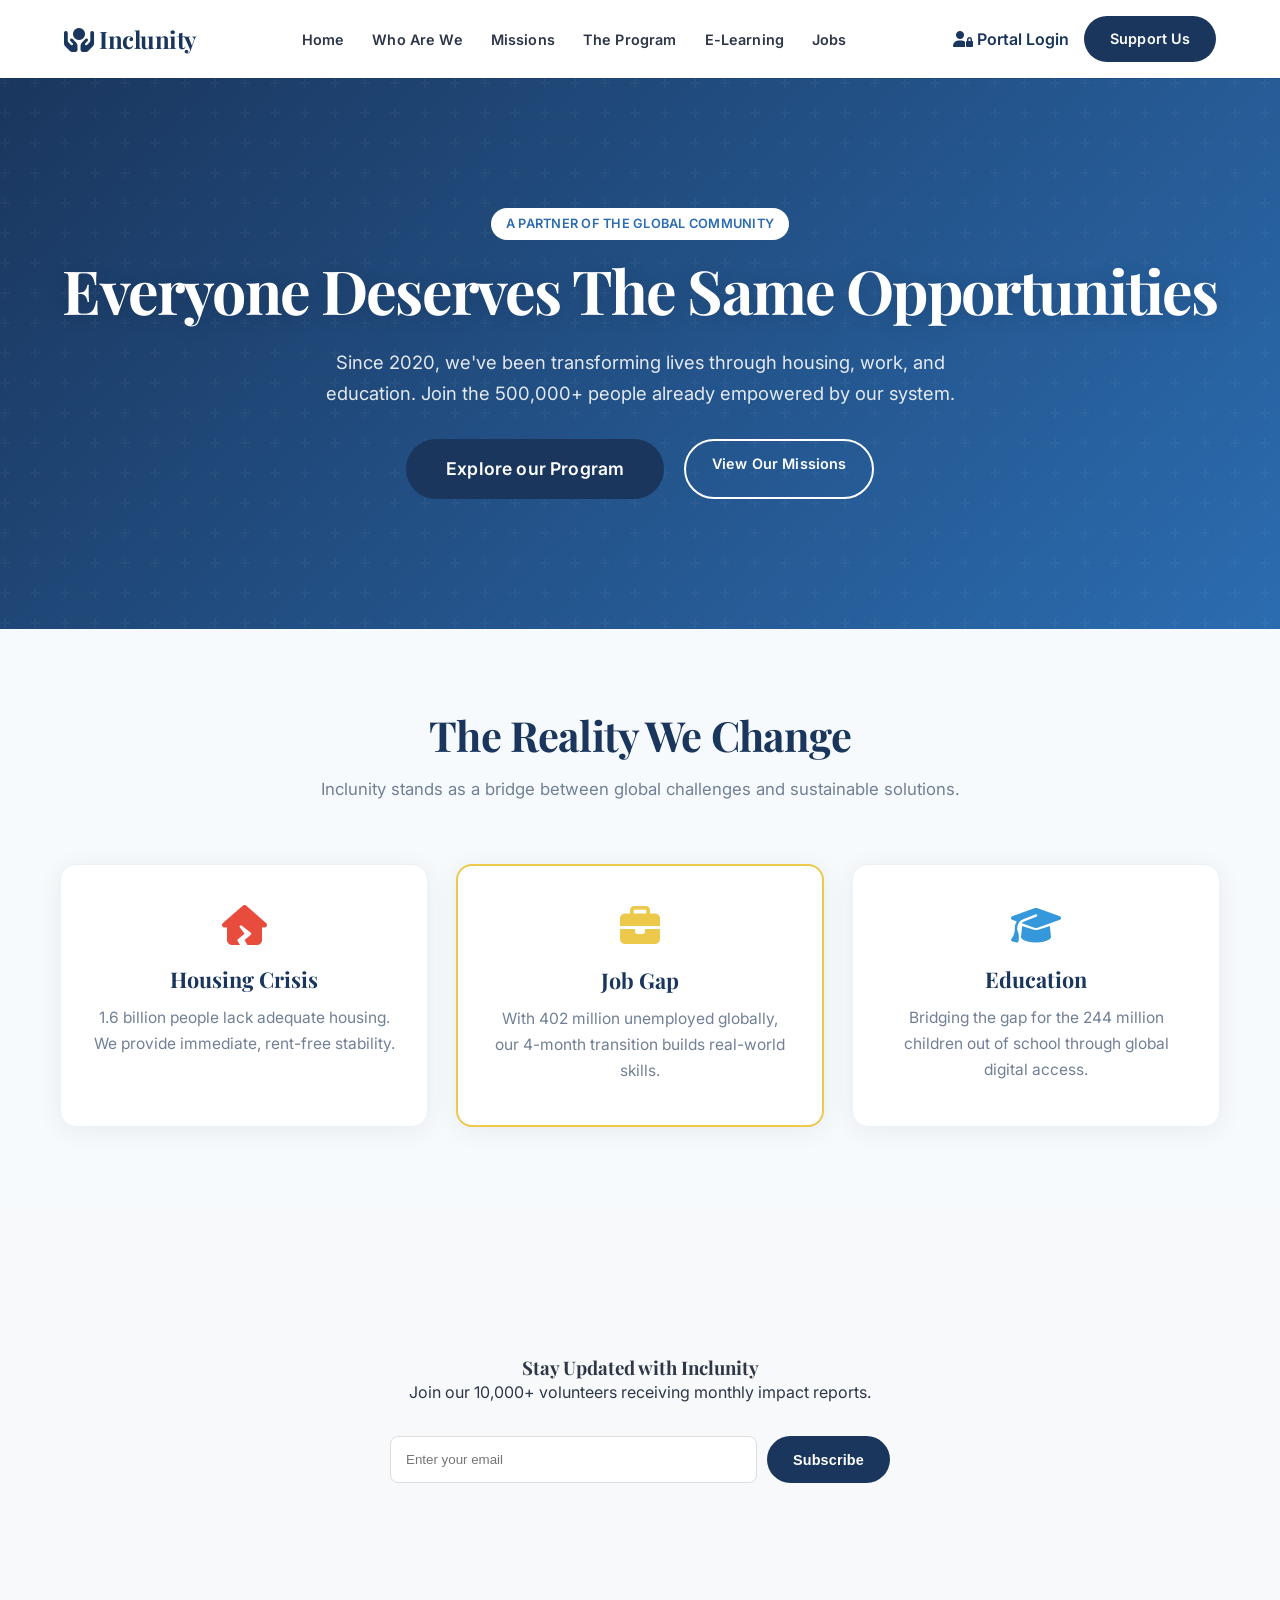
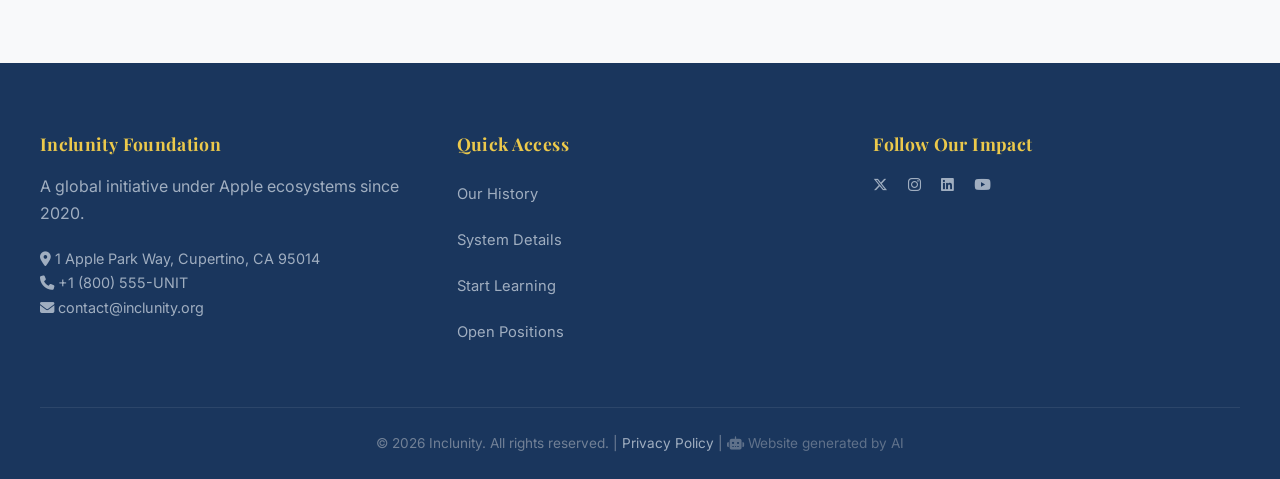
==== index.html @ a6a17f52 "Premier commit du site" ====
<!DOCTYPE html>
<html lang="en">
<head>
    <meta charset="UTF-8">
    <meta name="viewport" content="width=device-width, initial-scale=1.0">
    <title>Inclunity | Empowering Humanity</title>
    <link href="https://fonts.googleapis.com/css2?family=Inter:wght@300;400;600&family=Playfair+Display:wght@700&display=swap" rel="stylesheet">
    <link rel="stylesheet" href="https://cdnjs.cloudflare.com/ajax/libs/font-awesome/6.4.0/css/all.min.css">
    <link rel="stylesheet" href="assets/css/styles.css">
</head>
<body>
    <header>
        <nav>
            <a href="index.html" class="logo"><i class="fa-solid fa-hands-holding-circle"></i> Inclunity</a>
            <ul class="nav-links">
                <li><a href="index.html">Home</a></li>
                <li><a href="about.html">Who Are We</a></li>
                <li><a href="missions.html">Missions</a></li>
                <li><a href="program.html">The Program</a></li>
                <li><a href="elearning.html">E-Learning</a></li>
                <li><a href="jobs.html">Jobs</a></li>
            </ul>
            <div style="display: flex; align-items: center; gap: 15px;">
                <a href="#" class="login-link" style="color: var(--primary-color); font-weight: 600; text-decoration: none;"><i class="fa-solid fa-user-lock"></i> Portal Login</a>
                <a href="event.html" class="btn-donate">Support Us</a>
            </div>
        </nav>
    </header>

    <main>
        <section class="hero">
            <div>
                <span class="tag" style="background: rgb(255, 255, 255); padding: 5px 15px; border-radius: 20px; font-size: 0.8rem; text-transform: uppercase;">A Partner of the Global Community</span>
                <h1>Everyone Deserves The Same Opportunities</h1>
                <p>Since 2020, we've been transforming lives through housing, work, and education. Join the 500,000+ people already empowered by our system.</p>
                <div style="display: flex; gap: 20px; justify-content: center; margin-top: 30px;">
                    <a href="program.html" class="btn-donate" style="font-size: 1.1rem; padding: 15px 40px;">Explore our Program</a>
                    <a href="missions.html" class="btn-primary" style="background: transparent; border: 2px solid white; color: white;">View Our Missions</a>
                </div>
            </div>
        </section>

        <section class="container" style="padding: 80px 20px;">
            <h2 class="section-title">The Reality We Change</h2>
            <p class="section-subtitle">Inclunity stands as a bridge between global challenges and sustainable solutions.</p>
            
            <div class="grid-3">
                <div class="card">
                    <i class="fa-solid fa-house-crack" style="color: #e74c3c; font-size: 2.5rem;"></i>
                    <h3>Housing Crisis</h3>
                    <p>1.6 billion people lack adequate housing. We provide immediate, rent-free stability.</p>
                </div>
                <div class="card" style="border: 2px solid var(--accent-color);">
                    <i class="fa-solid fa-briefcase" style="color: var(--accent-color); font-size: 2.5rem;"></i>
                    <h3>Job Gap</h3>
                    <p>With 402 million unemployed globally, our 4-month transition builds real-world skills.</p>
                </div>
                <div class="card">
                    <i class="fa-solid fa-graduation-cap" style="color: #3498db; font-size: 2.5rem;"></i>
                    <h3>Education</h3>
                    <p>Bridging the gap for the 244 million children out of school through global digital access.</p>
                </div>
            </div>
        </section>

        <section style="background: #f8f9fa; padding: 60px 0;">
            <div class="container" style="text-align: center;">
                <h3>Stay Updated with Inclunity</h3>
                <p>Join our 10,000+ volunteers receiving monthly impact reports.</p>
                <form style="max-width: 500px; margin: 30px auto; display: flex; gap: 10px;">
                    <input type="email" placeholder="Enter your email" style="flex: 1; padding: 15px; border-radius: 8px; border: 1px solid #ddd;">
                    <button type="submit" class="btn-donate" style="border: none; cursor: pointer;">Subscribe</button>
                </form>
            </div>
        </section>
    </main>

    <footer>
        <div class="footer-grid">
            <div>
                <h4>Inclunity Foundation</h4>
                <p style="color: #A0AEC0;">A global initiative under Apple ecosystems since 2020.</p>
                <div style="margin-top: 20px; font-size: 0.9rem; color: #A0AEC0;">
                    <p><i class="fa-solid fa-location-dot"></i> 1 Apple Park Way, Cupertino, CA 95014</p>
                    <p><i class="fa-solid fa-phone"></i> +1 (800) 555-UNIT</p>
                    <p><i class="fa-solid fa-envelope"></i> contact@inclunity.org</p>
                </div>
            </div>
            <div>
                <h4>Quick Access</h4>
                <ul style="list-style: none; line-height: 2.5;">
                    <li><a href="about.html">Our History</a></li>
                    <li><a href="program.html">System Details</a></li>
                    <li><a href="elearning.html">Start Learning</a></li>
                    <li><a href="jobs.html">Open Positions</a></li>
                </ul>
            </div>
            <div>
                <h4>Follow Our Impact</h4>
                <div style="display: flex; gap: 20px; font-size: 1.5rem; margin-top: 15px;">
                    <a href="#"><i class="fa-brands fa-x-twitter"></i></a>
                    <a href="#"><i class="fa-brands fa-instagram"></i></a>
                    <a href="#"><i class="fa-brands fa-linkedin"></i></a>
                    <a href="#"><i class="fa-brands fa-youtube"></i></a>
                </div>
            </div>
        </div>
        <div class="copyright">
            &copy; 2026 Inclunity. All rights reserved. | <a href="#" style="color: #A0AEC0; text-decoration: none;">Privacy Policy</a> | <span style="opacity: 0.8;"><i class="fa-solid fa-robot"></i> Website generated by AI</span>
        </div>
    </footer>
    <script src="assets/js/main.js"></script>
</body>
</html>
---- assets/css/styles.css ----
/* ============================================================
   VARIABLES & DESIGN TOKENS
   ============================================================ */
   :root {
    --primary-color: #1a365d;
    --secondary-color: #2b6cb0;
    --accent-color: #ecc94b;
    --text-color: #2d3748;
    --text-light: #718096;
    --bg-color: #f7fafc;
    --white: #ffffff;
    --card-shadow: 0 4px 24px rgba(26, 54, 93, 0.07);
    --card-shadow-hover: 0 20px 48px rgba(26, 54, 93, 0.14);
    --radius: 16px;
    --radius-sm: 8px;
    --transition: 0.35s cubic-bezier(0.4, 0, 0.2, 1);

    --font-main: 'Inter', sans-serif;
    --font-heading: 'Playfair Display', serif;
}

/* ============================================================
   RESET & BASE
   ============================================================ */
*, *::before, *::after {
    box-sizing: border-box;
    margin: 0;
    padding: 0;
}

html {
    scroll-behavior: smooth;
    -webkit-font-smoothing: antialiased;
}

body {
    font-family: var(--font-main);
    color: var(--text-color);
    background-color: var(--bg-color);
    line-height: 1.7;
    overflow-x: hidden;
}

h1, h2, h3, h4, .logo {
    font-family: var(--font-heading);
    line-height: 1.2;
}

/* Scrollbar personnalisée */
::-webkit-scrollbar { width: 6px; }
::-webkit-scrollbar-track { background: transparent; }
::-webkit-scrollbar-thumb {
    background: var(--secondary-color);
    border-radius: 3px;
}
::-webkit-scrollbar-thumb:hover { background: var(--primary-color); }

/* Focus visible pour l'accessibilité */
:focus-visible {
    outline: 2px solid var(--accent-color);
    outline-offset: 3px;
    border-radius: 4px;
}

/* ============================================================
   BARRE DE PROGRESSION DE LECTURE
   ============================================================ */
.scroll-progress {
    position: fixed;
    top: 0;
    left: 0;
    height: 3px;
    width: 0%;
    background: linear-gradient(90deg, var(--accent-color), var(--secondary-color));
    z-index: 9999;
    transition: width 0.1s linear;
    pointer-events: none;
}

/* ============================================================
   NAVIGATION
   ============================================================ */
header {
    background: var(--white);
    box-shadow: 0 1px 0 rgba(0,0,0,0.06);
    position: sticky;
    top: 0;
    z-index: 1000;
    transition: background-color 0.3s ease, box-shadow 0.3s ease;
}

header.scrolled {
    background-color: rgba(255, 255, 255, 0.96);
    box-shadow: 0 4px 20px rgba(0, 0, 0, 0.07);
    backdrop-filter: blur(12px);
    -webkit-backdrop-filter: blur(12px);
}

nav {
    display: flex;
    justify-content: space-between;
    align-items: center;
    padding: 1rem 5%;
    max-width: 1280px;
    margin: 0 auto;
}

.logo {
    font-size: 1.5rem;
    color: var(--primary-color);
    text-decoration: none;
    font-weight: 700;
    letter-spacing: -0.02em;
    transition: opacity var(--transition);
}
.logo:hover { opacity: 0.75; }

.nav-links {
    list-style: none;
    display: flex;
    gap: 1.75rem;
    align-items: center;
}

.nav-links a {
    text-decoration: none;
    color: var(--text-color);
    font-weight: 600;
    font-size: 0.9rem;
    letter-spacing: 0.01em;
    position: relative;
    padding-bottom: 2px;
    transition: color var(--transition);
}

.nav-links a::after {
    content: '';
    position: absolute;
    bottom: -2px;
    left: 0;
    width: 0;
    height: 2px;
    background: var(--accent-color);
    transition: width var(--transition);
    border-radius: 2px;
}

.nav-links a:hover::after,
.nav-links a.active::after {
    width: 100%;
}

.nav-links a:hover,
.nav-links a.active {
    color: var(--primary-color);
}

/* Hamburger responsive */
.hamburger {
    display: none;
    flex-direction: column;
    gap: 5px;
    background: none;
    border: none;
    cursor: pointer;
    padding: 4px;
}
.hamburger span {
    display: block;
    width: 22px;
    height: 2px;
    background: var(--primary-color);
    border-radius: 2px;
    transition: var(--transition);
    transform-origin: center;
}
.hamburger.open span:nth-child(1) { transform: translateY(7px) rotate(45deg); }
.hamburger.open span:nth-child(2) { opacity: 0; transform: scaleX(0); }
.hamburger.open span:nth-child(3) { transform: translateY(-7px) rotate(-45deg); }

/* ============================================================
   BOUTONS
   ============================================================ */
.btn-donate, .btn-primary {
    background: var(--primary-color);
    color: var(--white);
    padding: 11px 26px;
    border-radius: 100px;
    text-decoration: none;
    font-weight: 600;
    font-size: 0.9rem;
    letter-spacing: 0.01em;
    transition: background var(--transition), box-shadow var(--transition), transform 0.2s ease;
    border: none;
    cursor: pointer;
    display: inline-block;
    position: relative;
    overflow: hidden;
    will-change: transform;
}

.btn-donate::before, .btn-primary::before {
    content: '';
    position: absolute;
    inset: 0;
    background: rgba(255,255,255,0.12);
    opacity: 0;
    transition: opacity var(--transition);
}
.btn-donate:hover::before, .btn-primary:hover::before { opacity: 1; }

.btn-donate:hover, .btn-primary:hover {
    background: var(--secondary-color);
    box-shadow: 0 6px 20px rgba(43, 108, 176, 0.35);
}

/* ============================================================
   HERO
   ============================================================ */
.hero {
    background: linear-gradient(135deg, var(--primary-color) 0%, var(--secondary-color) 100%);
    color: var(--white);
    text-align: center;
    padding: 130px 20px;
    position: relative;
    overflow: hidden;
    transform: translateY(var(--parallax-y, 0));
    will-change: transform;
}

.hero::before {
    content: '';
    position: absolute;
    inset: 0;
    background: url("data:image/svg+xml,%3Csvg width='60' height='60' viewBox='0 0 60 60' xmlns='http://www.w3.org/2000/svg'%3E%3Cg fill='none' fill-rule='evenodd'%3E%3Cg fill='%23ffffff' fill-opacity='0.03'%3E%3Cpath d='M36 34v-4h-2v4h-4v2h4v4h2v-4h4v-2h-4zm0-30V0h-2v4h-4v2h4v4h2V6h4V4h-4zM6 34v-4H4v4H0v2h4v4h2v-4h4v-2H6zM6 4V0H4v4H0v2h4v4h2V6h4V4H6z'/%3E%3C/g%3E%3C/g%3E%3C/svg%3E");
    pointer-events: none;
}

.hero h1 {
    font-size: clamp(2.2rem, 5vw, 3.8rem);
    margin-bottom: 20px;
    letter-spacing: -0.03em;
    text-shadow: 0 2px 20px rgba(0,0,0,0.15);
}

.hero p {
    font-size: 1.15rem;
    max-width: 680px;
    margin: 0 auto 30px;
    opacity: 0.88;
}

/* ============================================================
   CONTENEURS & TYPOGRAPHIE
   ============================================================ */
.container {
    max-width: 1200px;
    margin: 0 auto;
    padding: 90px 24px;
}

.section-title {
    text-align: center;
    font-size: clamp(1.9rem, 4vw, 2.6rem);
    color: var(--primary-color);
    margin-bottom: 14px;
    letter-spacing: -0.02em;
}

.section-subtitle {
    text-align: center;
    font-size: 1.05rem;
    color: var(--text-light);
    margin-bottom: 60px;
    max-width: 720px;
    margin-left: auto;
    margin-right: auto;
    line-height: 1.8;
}

/* ============================================================
   GRILLES & CARTES
   ============================================================ */
.grid-3 {
    display: grid;
    grid-template-columns: repeat(auto-fit, minmax(280px, 1fr));
    gap: 28px;
}

.card {
    background: var(--white);
    padding: 40px 32px;
    border-radius: var(--radius);
    box-shadow: var(--card-shadow);
    text-align: center;
    transition: transform var(--transition), box-shadow var(--transition), border-color var(--transition);
    border: 1px solid #edf2f7;
    position: relative;
    overflow: hidden;
}

.card::before {
    content: '';
    position: absolute;
    top: 0; left: 0; right: 0;
    height: 3px;
    background: linear-gradient(90deg, var(--accent-color), var(--secondary-color));
    transform: scaleX(0);
    transform-origin: left;
    transition: transform var(--transition);
}

.card:hover::before { transform: scaleX(1); }

.card:hover {
    transform: translateY(-8px);
    box-shadow: var(--card-shadow-hover);
    border-color: transparent;
}

.card i {
    font-size: 2.6rem;
    color: var(--secondary-color);
    margin-bottom: 22px;
    display: block;
    transition: transform var(--transition), color var(--transition);
}

.card:hover i {
    transform: scale(1.1);
    color: var(--primary-color);
}

.card h3 {
    font-size: 1.35rem;
    margin-bottom: 12px;
    color: var(--primary-color);
}

.card p { color: var(--text-light); font-size: 0.97rem; }

/* ============================================================
   TAGS
   ============================================================ */
.tag {
    display: inline-flex;
    align-items: center;
    gap: 5px;
    padding: 5px 14px;
    border-radius: 100px;
    font-size: 0.8rem;
    font-weight: 600;
    letter-spacing: 0.02em;
    margin-bottom: 14px;
    background: #ebf8ff;
    color: var(--secondary-color);
}

/* ============================================================
   TIMELINE
   ============================================================ */
.timeline {
    max-width: 760px;
    margin: 0 auto;
    position: relative;
    padding-left: 44px;
    border-left: 3px solid #dbe8f5;
}

.timeline-item {
    margin-bottom: 50px;
    position: relative;
}

.timeline-item::before {
    content: '';
    position: absolute;
    left: -52px;
    top: 6px;
    width: 18px;
    height: 18px;
    background: var(--accent-color);
    border: 3px solid var(--white);
    border-radius: 50%;
    box-shadow: 0 0 0 4px rgba(43,108,176,0.15);
    transition: transform var(--transition), box-shadow var(--transition);
}

.timeline-item:hover::before {
    transform: scale(1.3);
    box-shadow: 0 0 0 6px rgba(43,108,176,0.2);
}

.timeline-content {
    background: var(--white);
    padding: 28px 32px;
    border-radius: var(--radius-sm);
    box-shadow: var(--card-shadow);
    transition: box-shadow var(--transition), transform var(--transition);
}

.timeline-content:hover {
    box-shadow: var(--card-shadow-hover);
    transform: translateX(4px);
}

.timeline-content h3 {
    color: var(--primary-color);
    margin-bottom: 8px;
    font-size: 1.3rem;
}

/* ============================================================
   FOOTER
   ============================================================ */
footer {
    background: var(--primary-color);
    color: var(--white);
    padding: 70px 24px 24px;
}

.footer-grid {
    max-width: 1200px;
    margin: 0 auto 50px;
    display: grid;
    grid-template-columns: repeat(auto-fit, minmax(220px, 1fr));
    gap: 50px;
}

.footer-grid h4 {
    font-size: 1.1rem;
    margin-bottom: 18px;
    color: var(--accent-color);
    letter-spacing: 0.02em;
}

.footer-grid a {
    color: #A0AEC0;
    text-decoration: none;
    font-size: 0.92rem;
    transition: color var(--transition);
}
.footer-grid a:hover { color: var(--white); }

.footer-grid li { margin-bottom: 6px; }

.copyright {
    text-align: center;
    padding-top: 24px;
    border-top: 1px solid rgba(255,255,255,0.08);
    color: #718096;
    font-size: 0.85rem;
    max-width: 1200px;
    margin: 0 auto;
}

/* ============================================================
   TOAST NOTIFICATIONS
   ============================================================ */
#toast-container {
    position: fixed;
    bottom: 28px;
    right: 28px;
    z-index: 9998;
    display: flex;
    flex-direction: column;
    gap: 10px;
    pointer-events: none;
}

.toast {
    background: var(--primary-color);
    color: var(--white);
    padding: 14px 22px;
    border-radius: var(--radius-sm);
    font-size: 0.92rem;
    font-weight: 500;
    box-shadow: 0 10px 30px rgba(0,0,0,0.2);
    max-width: 380px;
    transform: translateY(20px);
    opacity: 0;
    transition: opacity 0.4s ease, transform 0.4s cubic-bezier(0.4,0,0.2,1);
    border-left: 4px solid var(--accent-color);
    pointer-events: auto;
}

.toast-success { border-left-color: #48bb78; }
.toast-info { border-left-color: var(--secondary-color); }

.toast.toast-show {
    opacity: 1;
    transform: translateY(0);
}

/* ============================================================
   SECTION CONTRIBUTIONS SPONTANÉES (jobs.html)
   ============================================================ */
.contributions-section {
    margin-top: 100px;
    padding-top: 80px;
    border-top: 1px solid #edf2f7;
}

.contributions-section .section-title {
    margin-bottom: 10px;
}

.contributions-section .section-subtitle {
    margin-bottom: 44px;
}

/* Grille des catégories */
.contribute-grid {
    display: grid;
    grid-template-columns: repeat(auto-fit, minmax(160px, 1fr));
    gap: 16px;
    margin-bottom: 36px;
}

.contribute-card {
    background: var(--white);
    border: 2px solid #edf2f7;
    border-radius: var(--radius);
    padding: 28px 16px;
    text-align: center;
    cursor: pointer;
    transition: border-color var(--transition), background var(--transition), transform var(--transition), box-shadow var(--transition);
    user-select: none;
}

.contribute-card:hover {
    border-color: var(--secondary-color);
    transform: translateY(-4px);
    box-shadow: 0 10px 28px rgba(43,108,176,0.1);
}

.contribute-card.selected {
    border-color: var(--primary-color);
    background: linear-gradient(135deg, #ebf8ff 0%, #e6f0fb 100%);
    box-shadow: 0 8px 24px rgba(26,54,93,0.12);
}

.contribute-card i {
    font-size: 2rem;
    color: var(--secondary-color);
    margin-bottom: 12px;
    display: block;
    transition: transform var(--transition), color var(--transition);
}

.contribute-card.selected i { color: var(--primary-color); transform: scale(1.1); }
.contribute-card:hover i { transform: scale(1.08); }

.contribute-card span {
    font-size: 0.85rem;
    font-weight: 600;
    color: var(--text-color);
    display: block;
    line-height: 1.3;
}

.contribute-card.selected span { color: var(--primary-color); }

/* Champs dynamiques */
#dynamic-fields {
    background: var(--white);
    border-radius: var(--radius);
    border: 1px solid #e2e8f0;
    overflow: hidden;
    max-height: 0;
    opacity: 0;
    transition: max-height 0.6s cubic-bezier(0.4,0,0.2,1), opacity 0.4s ease, padding 0.4s ease;
}

#dynamic-fields.fields-visible {
    max-height: 900px;
    opacity: 1;
    padding: 36px;
}

.fields-header {
    display: flex;
    align-items: center;
    gap: 12px;
    margin-bottom: 28px;
    padding-bottom: 18px;
    border-bottom: 1px solid #edf2f7;
    font-family: var(--font-heading);
    font-size: 1.2rem;
    font-weight: 700;
    color: var(--primary-color);
}

.fields-header i {
    color: var(--accent-color);
    font-size: 1.3rem;
}

.fields-grid {
    display: grid;
    grid-template-columns: 1fr 1fr;
    gap: 20px;
    margin-bottom: 24px;
}

.contact-fields {
    display: grid;
    grid-template-columns: 1fr 1fr;
    gap: 20px;
    padding-top: 24px;
    border-top: 1px solid #edf2f7;
    margin-top: 4px;
}

.field-group {
    display: flex;
    flex-direction: column;
    gap: 7px;
}

.field-group.full { grid-column: 1 / -1; }

.field-group label {
    font-size: 0.82rem;
    font-weight: 700;
    letter-spacing: 0.06em;
    text-transform: uppercase;
    color: var(--text-light);
}

.field-group input,
.field-group select,
.field-group textarea {
    width: 100%;
    padding: 12px 16px;
    border: 1.5px solid #e2e8f0;
    border-radius: var(--radius-sm);
    font-family: var(--font-main);
    font-size: 0.95rem;
    color: var(--text-color);
    background: var(--bg-color);
    transition: border-color var(--transition), box-shadow var(--transition);
    outline: none;
    resize: vertical;
}

.field-group input:focus,
.field-group select:focus,
.field-group textarea:focus {
    border-color: var(--secondary-color);
    box-shadow: 0 0 0 3px rgba(43,108,176,0.12);
    background: var(--white);
}

.field-group select {
    cursor: pointer;
    appearance: none;
    background-image: url("data:image/svg+xml,%3Csvg xmlns='http://www.w3.org/2000/svg' width='12' height='8' viewBox='0 0 12 8'%3E%3Cpath fill='%23718096' d='M6 8L0 0h12z'/%3E%3C/svg%3E");
    background-repeat: no-repeat;
    background-position: right 14px center;
    padding-right: 36px;
}

.contrib-submit {
    display: none;
    align-items: center;
    gap: 10px;
    margin-top: 28px;
    font-size: 1rem;
    padding: 14px 36px;
    background: var(--primary-color);
    color: white;
    border: none;
    border-radius: 100px;
    font-weight: 700;
    cursor: pointer;
    transition: background var(--transition), box-shadow var(--transition), transform 0.2s;
    font-family: var(--font-main);
}

.contrib-submit:hover {
    background: var(--secondary-color);
    box-shadow: 0 8px 24px rgba(43,108,176,0.3);
}

.contrib-submit:disabled {
    opacity: 0.7;
    cursor: not-allowed;
    transform: none !important;
}

/* ============================================================
   ANIMATIONS AU SCROLL (fade-in-up)
   ============================================================ */
.fade-in-hidden {
    opacity: 0;
    transform: translateY(28px);
    transition: opacity 0.7s cubic-bezier(0.4,0,0.2,1),
                transform 0.7s cubic-bezier(0.4,0,0.2,1);
}

.fade-in-visible {
    opacity: 1;
    transform: translateY(0);
}

/* ============================================================
   RESPONSIVE
   ============================================================ */
@media (max-width: 900px) {
    .fields-grid,
    .contact-fields {
        grid-template-columns: 1fr;
    }
}

@media (max-width: 768px) {
    .nav-links {
        display: none;
        position: absolute;
        top: 100%;
        left: 0; right: 0;
        background: var(--white);
        flex-direction: column;
        gap: 0;
        border-top: 1px solid #edf2f7;
        box-shadow: 0 8px 20px rgba(0,0,0,0.08);
        padding: 16px 0;
    }

    .nav-links.nav-open { display: flex; }

    .nav-links li { width: 100%; }
    .nav-links a {
        display: block;
        padding: 12px 24px;
    }
    .nav-links a::after { display: none; }

    .hamburger { display: flex; }

    nav { flex-wrap: wrap; position: relative; }

    .hero { padding: 80px 20px; }
    .hero h1 { font-size: 2.2rem; }

    .contribute-grid {
        grid-template-columns: repeat(2, 1fr);
    }

    #dynamic-fields.fields-visible { padding: 24px; }
}

@media (max-width: 420px) {
    .contribute-grid { grid-template-columns: repeat(2, 1fr); }
    .section-title { font-size: 1.8rem; }
}
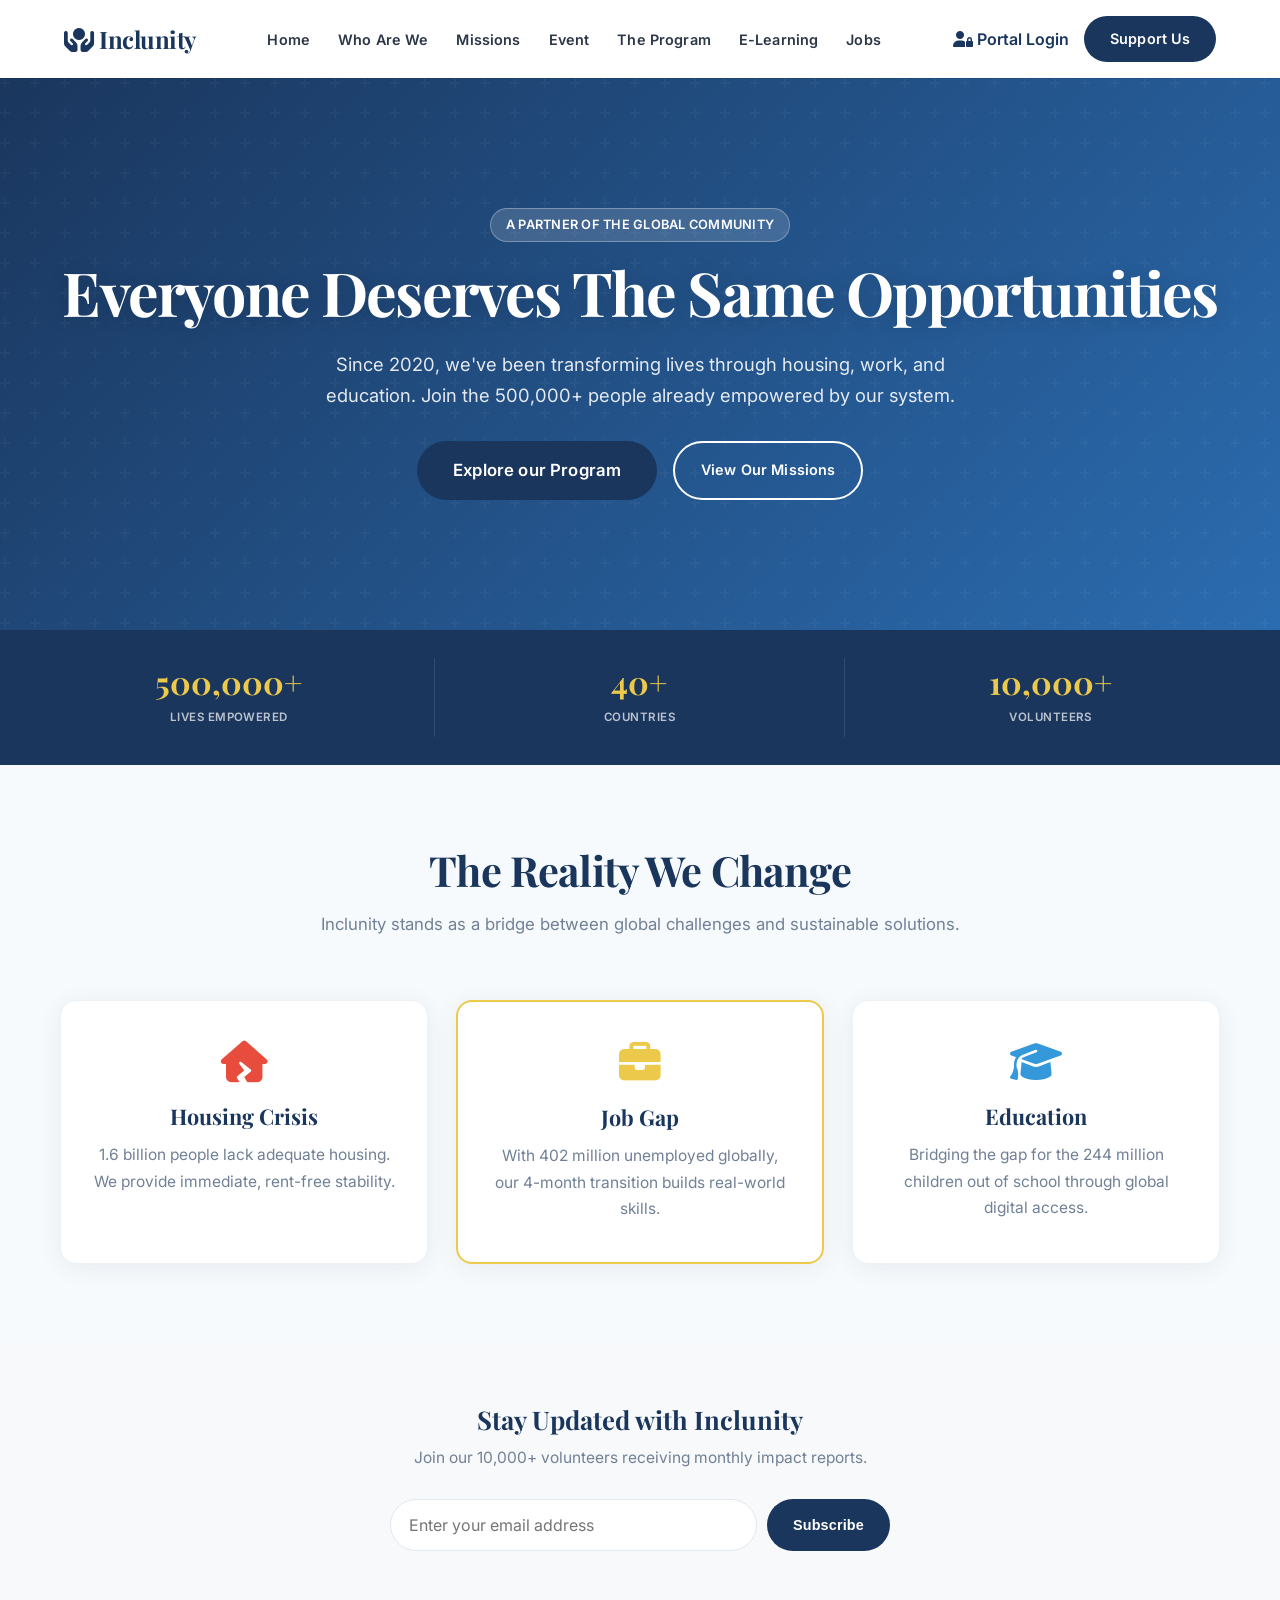
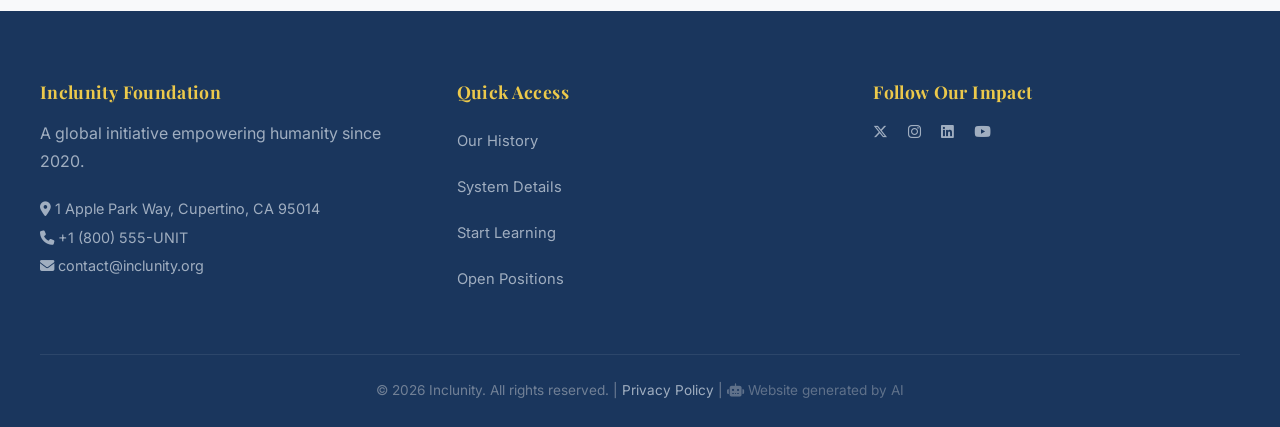
==== commit 049cb262: "v final" ====
--- a/index.html
+++ b/index.html
@@ -2,7 +2,8 @@
 <html lang="en">
 <head>
     <meta charset="UTF-8">
-    <meta name="viewport" content="width=device-width, initial-scale=1.0">
+    <meta name="viewport" content="width=device-width, initial-scale=1.0, viewport-fit=cover">
+    <meta name="theme-color" content="#1a365d">
     <title>Inclunity | Empowering Humanity</title>
     <link href="https://fonts.googleapis.com/css2?family=Inter:wght@300;400;600&family=Playfair+Display:wght@700&display=swap" rel="stylesheet">
     <link rel="stylesheet" href="https://cdnjs.cloudflare.com/ajax/libs/font-awesome/6.4.0/css/all.min.css">
@@ -16,13 +17,17 @@
                 <li><a href="index.html">Home</a></li>
                 <li><a href="about.html">Who Are We</a></li>
                 <li><a href="missions.html">Missions</a></li>
+                <li><a href="event.html">Event</a></li>
                 <li><a href="program.html">The Program</a></li>
                 <li><a href="elearning.html">E-Learning</a></li>
                 <li><a href="jobs.html">Jobs</a></li>
             </ul>
-            <div style="display: flex; align-items: center; gap: 15px;">
+            <div class="nav-actions">
                 <a href="#" class="login-link" style="color: var(--primary-color); font-weight: 600; text-decoration: none;"><i class="fa-solid fa-user-lock"></i> Portal Login</a>
                 <a href="event.html" class="btn-donate">Support Us</a>
+                <button class="hamburger" aria-label="Toggle menu" aria-expanded="false">
+                    <span></span><span></span><span></span>
+                </button>
             </div>
         </nav>
     </header>
@@ -30,15 +35,31 @@
     <main>
         <section class="hero">
             <div>
-                <span class="tag" style="background: rgb(255, 255, 255); padding: 5px 15px; border-radius: 20px; font-size: 0.8rem; text-transform: uppercase;">A Partner of the Global Community</span>
+                <span class="tag" style="background: rgba(255,255,255,0.15); color: white; border: 1px solid rgba(255,255,255,0.3); padding: 5px 15px; border-radius: 20px; font-size: 0.8rem; text-transform: uppercase;">A Partner of the Global Community</span>
                 <h1>Everyone Deserves The Same Opportunities</h1>
                 <p>Since 2020, we've been transforming lives through housing, work, and education. Join the 500,000+ people already empowered by our system.</p>
-                <div style="display: flex; gap: 20px; justify-content: center; margin-top: 30px;">
-                    <a href="program.html" class="btn-donate" style="font-size: 1.1rem; padding: 15px 40px;">Explore our Program</a>
+                <div class="hero-cta">
+                    <a href="program.html" class="btn-donate" style="font-size: 1.05rem; padding: 15px 36px;">Explore our Program</a>
                     <a href="missions.html" class="btn-primary" style="background: transparent; border: 2px solid white; color: white;">View Our Missions</a>
                 </div>
             </div>
         </section>
+
+        <!-- STAT STRIP — mobile-first impact numbers -->
+        <div class="stat-strip">
+            <div class="stat-strip-item">
+                <span class="stat-num" data-count="500000" data-suffix="+">500,000+</span>
+                <span class="stat-label">Lives Empowered</span>
+            </div>
+            <div class="stat-strip-item">
+                <span class="stat-num" data-count="40" data-suffix="+">40+</span>
+                <span class="stat-label">Countries</span>
+            </div>
+            <div class="stat-strip-item">
+                <span class="stat-num" data-count="10000" data-suffix="+">10,000+</span>
+                <span class="stat-label">Volunteers</span>
+            </div>
+        </div>
 
         <section class="container" style="padding: 80px 20px;">
             <h2 class="section-title">The Reality We Change</h2>
@@ -46,32 +67,31 @@
             
             <div class="grid-3">
                 <div class="card">
-                    <i class="fa-solid fa-house-crack" style="color: #e74c3c; font-size: 2.5rem;"></i>
+                    <i class="fa-solid fa-house-crack" style="color: #e74c3c;"></i>
                     <h3>Housing Crisis</h3>
                     <p>1.6 billion people lack adequate housing. We provide immediate, rent-free stability.</p>
                 </div>
                 <div class="card" style="border: 2px solid var(--accent-color);">
-                    <i class="fa-solid fa-briefcase" style="color: var(--accent-color); font-size: 2.5rem;"></i>
+                    <i class="fa-solid fa-briefcase" style="color: var(--accent-color);"></i>
                     <h3>Job Gap</h3>
                     <p>With 402 million unemployed globally, our 4-month transition builds real-world skills.</p>
                 </div>
                 <div class="card">
-                    <i class="fa-solid fa-graduation-cap" style="color: #3498db; font-size: 2.5rem;"></i>
+                    <i class="fa-solid fa-graduation-cap" style="color: #3498db;"></i>
                     <h3>Education</h3>
                     <p>Bridging the gap for the 244 million children out of school through global digital access.</p>
                 </div>
             </div>
         </section>
 
-        <section style="background: #f8f9fa; padding: 60px 0;">
-            <div class="container" style="text-align: center;">
-                <h3>Stay Updated with Inclunity</h3>
-                <p>Join our 10,000+ volunteers receiving monthly impact reports.</p>
-                <form style="max-width: 500px; margin: 30px auto; display: flex; gap: 10px;">
-                    <input type="email" placeholder="Enter your email" style="flex: 1; padding: 15px; border-radius: 8px; border: 1px solid #ddd;">
-                    <button type="submit" class="btn-donate" style="border: none; cursor: pointer;">Subscribe</button>
-                </form>
-            </div>
+        <!-- Newsletter -->
+        <section class="newsletter-strip">
+            <h3>Stay Updated with Inclunity</h3>
+            <p>Join our 10,000+ volunteers receiving monthly impact reports.</p>
+            <form class="newsletter-form">
+                <input type="email" placeholder="Enter your email address" required>
+                <button type="submit" class="btn-donate" style="border: none; cursor: pointer; flex-shrink: 0;">Subscribe</button>
+            </form>
         </section>
     </main>
 
@@ -79,8 +99,8 @@
         <div class="footer-grid">
             <div>
                 <h4>Inclunity Foundation</h4>
-                <p style="color: #A0AEC0;">A global initiative under Apple ecosystems since 2020.</p>
-                <div style="margin-top: 20px; font-size: 0.9rem; color: #A0AEC0;">
+                <p style="color: #A0AEC0;">A global initiative empowering humanity since 2020.</p>
+                <div style="margin-top: 20px; font-size: 0.9rem; color: #A0AEC0; line-height: 2;">
                     <p><i class="fa-solid fa-location-dot"></i> 1 Apple Park Way, Cupertino, CA 95014</p>
                     <p><i class="fa-solid fa-phone"></i> +1 (800) 555-UNIT</p>
                     <p><i class="fa-solid fa-envelope"></i> contact@inclunity.org</p>
--- a/assets/css/styles.css
+++ b/assets/css/styles.css
@@ -17,6 +17,11 @@
 
     --font-main: 'Inter', sans-serif;
     --font-heading: 'Playfair Display', serif;
+
+    /* Mobile spacing tokens */
+    --section-py: 90px;
+    --section-px: 24px;
+    --nav-height: 68px;
 }
 
 /* ============================================================
@@ -31,6 +36,9 @@
 html {
     scroll-behavior: smooth;
     -webkit-font-smoothing: antialiased;
+    -moz-osx-font-smoothing: grayscale;
+    /* Prevent font scaling on iOS landscape */
+    -webkit-text-size-adjust: 100%;
 }
 
 body {
@@ -39,11 +47,25 @@
     background-color: var(--bg-color);
     line-height: 1.7;
     overflow-x: hidden;
+    /* Safe area for notched phones */
+    padding-left: env(safe-area-inset-left);
+    padding-right: env(safe-area-inset-right);
 }
 
 h1, h2, h3, h4, .logo {
     font-family: var(--font-heading);
     line-height: 1.2;
+}
+
+img {
+    max-width: 100%;
+    height: auto;
+    display: block;
+}
+
+/* Better tap targets on mobile */
+a, button {
+    touch-action: manipulation;
 }
 
 /* Scrollbar personnalisée */
@@ -103,6 +125,7 @@
     padding: 1rem 5%;
     max-width: 1280px;
     margin: 0 auto;
+    min-height: var(--nav-height);
 }
 
 .logo {
@@ -112,6 +135,8 @@
     font-weight: 700;
     letter-spacing: -0.02em;
     transition: opacity var(--transition);
+    white-space: nowrap;
+    flex-shrink: 0;
 }
 .logo:hover { opacity: 0.75; }
 
@@ -155,6 +180,14 @@
     color: var(--primary-color);
 }
 
+/* Nav actions group */
+.nav-actions {
+    display: flex;
+    align-items: center;
+    gap: 15px;
+    flex-shrink: 0;
+}
+
 /* Hamburger responsive */
 .hamburger {
     display: none;
@@ -163,8 +196,17 @@
     background: none;
     border: none;
     cursor: pointer;
-    padding: 4px;
-}
+    padding: 8px;
+    border-radius: var(--radius-sm);
+    transition: background var(--transition);
+    /* Minimum 44x44 tap target */
+    min-width: 44px;
+    min-height: 44px;
+    align-items: center;
+    justify-content: center;
+}
+.hamburger:hover { background: #f0f4f8; }
+
 .hamburger span {
     display: block;
     width: 22px;
@@ -177,6 +219,61 @@
 .hamburger.open span:nth-child(1) { transform: translateY(7px) rotate(45deg); }
 .hamburger.open span:nth-child(2) { opacity: 0; transform: scaleX(0); }
 .hamburger.open span:nth-child(3) { transform: translateY(-7px) rotate(-45deg); }
+
+/* Mobile bottom nav pill (NEW — QR-code-first UX) */
+.mobile-bottom-nav {
+    display: none;
+    position: fixed;
+    bottom: 0;
+    left: 0;
+    right: 0;
+    z-index: 990;
+    background: var(--white);
+    border-top: 1px solid #edf2f7;
+    box-shadow: 0 -4px 20px rgba(26,54,93,0.08);
+    padding: 8px 0 max(8px, env(safe-area-inset-bottom));
+}
+
+.mobile-bottom-nav ul {
+    list-style: none;
+    display: flex;
+    justify-content: space-around;
+    align-items: center;
+    max-width: 500px;
+    margin: 0 auto;
+}
+
+.mobile-bottom-nav a {
+    display: flex;
+    flex-direction: column;
+    align-items: center;
+    gap: 3px;
+    text-decoration: none;
+    color: var(--text-light);
+    font-size: 0.65rem;
+    font-weight: 600;
+    padding: 4px 8px;
+    border-radius: var(--radius-sm);
+    transition: color var(--transition);
+    min-width: 52px;
+    text-align: center;
+}
+
+.mobile-bottom-nav a i {
+    font-size: 1.2rem;
+    transition: transform 0.2s ease, color var(--transition);
+}
+
+.mobile-bottom-nav a:hover,
+.mobile-bottom-nav a.active {
+    color: var(--primary-color);
+}
+
+.mobile-bottom-nav a:hover i,
+.mobile-bottom-nav a.active i {
+    transform: translateY(-2px);
+    color: var(--accent-color);
+}
 
 /* ============================================================
    BOUTONS
@@ -197,6 +294,13 @@
     position: relative;
     overflow: hidden;
     will-change: transform;
+    /* Prevent wrapping on small screens */
+    white-space: nowrap;
+    /* Min tap target */
+    min-height: 44px;
+    display: inline-flex;
+    align-items: center;
+    justify-content: center;
 }
 
 .btn-donate::before, .btn-primary::before {
@@ -212,6 +316,13 @@
 .btn-donate:hover, .btn-primary:hover {
     background: var(--secondary-color);
     box-shadow: 0 6px 20px rgba(43, 108, 176, 0.35);
+}
+
+/* Full-width button helper */
+.btn-full {
+    width: 100%;
+    text-align: center;
+    justify-content: center;
 }
 
 /* ============================================================
@@ -237,31 +348,76 @@
 }
 
 .hero h1 {
-    font-size: clamp(2.2rem, 5vw, 3.8rem);
+    font-size: clamp(2rem, 6vw, 3.8rem);
     margin-bottom: 20px;
     letter-spacing: -0.03em;
     text-shadow: 0 2px 20px rgba(0,0,0,0.15);
 }
 
 .hero p {
-    font-size: 1.15rem;
+    font-size: clamp(1rem, 2.5vw, 1.15rem);
     max-width: 680px;
     margin: 0 auto 30px;
     opacity: 0.88;
 }
 
+/* Hero CTA row */
+.hero-cta {
+    display: flex;
+    gap: 16px;
+    justify-content: center;
+    margin-top: 30px;
+    flex-wrap: wrap;
+}
+
+/* ============================================================
+   STAT STRIP (NEW — mobile-first impact numbers)
+   ============================================================ */
+.stat-strip {
+    background: var(--primary-color);
+    padding: 28px 24px;
+    display: grid;
+    grid-template-columns: repeat(3, 1fr);
+    gap: 0;
+    text-align: center;
+}
+
+.stat-strip-item {
+    padding: 8px 12px;
+    border-right: 1px solid rgba(255,255,255,0.1);
+}
+.stat-strip-item:last-child { border-right: none; }
+
+.stat-strip-item .stat-num {
+    font-family: var(--font-heading);
+    font-size: clamp(1.4rem, 4vw, 2rem);
+    color: var(--accent-color);
+    font-weight: 700;
+    display: block;
+    line-height: 1;
+    margin-bottom: 4px;
+}
+
+.stat-strip-item .stat-label {
+    font-size: 0.72rem;
+    color: rgba(255,255,255,0.7);
+    font-weight: 600;
+    letter-spacing: 0.04em;
+    text-transform: uppercase;
+}
+
 /* ============================================================
    CONTENEURS & TYPOGRAPHIE
    ============================================================ */
 .container {
     max-width: 1200px;
     margin: 0 auto;
-    padding: 90px 24px;
+    padding: var(--section-py) var(--section-px);
 }
 
 .section-title {
     text-align: center;
-    font-size: clamp(1.9rem, 4vw, 2.6rem);
+    font-size: clamp(1.7rem, 4vw, 2.6rem);
     color: var(--primary-color);
     margin-bottom: 14px;
     letter-spacing: -0.02em;
@@ -512,7 +668,7 @@
 /* Grille des catégories */
 .contribute-grid {
     display: grid;
-    grid-template-columns: repeat(auto-fit, minmax(160px, 1fr));
+    grid-template-columns: repeat(5, 1fr);
     gap: 16px;
     margin-bottom: 36px;
 }
@@ -642,6 +798,8 @@
     transition: border-color var(--transition), box-shadow var(--transition);
     outline: none;
     resize: vertical;
+    /* Prevent iOS zoom on focus */
+    font-size: max(16px, 0.95rem);
 }
 
 .field-group input:focus,
@@ -676,6 +834,7 @@
     cursor: pointer;
     transition: background var(--transition), box-shadow var(--transition), transform 0.2s;
     font-family: var(--font-main);
+    min-height: 52px;
 }
 
 .contrib-submit:hover {
@@ -687,6 +846,54 @@
     opacity: 0.7;
     cursor: not-allowed;
     transform: none !important;
+}
+
+/* ============================================================
+   NEWSLETTER STRIP
+   ============================================================ */
+.newsletter-strip {
+    background: #f8f9fa;
+    padding: 60px 24px;
+    text-align: center;
+}
+
+.newsletter-strip h3 {
+    font-family: var(--font-heading);
+    color: var(--primary-color);
+    font-size: 1.6rem;
+    margin-bottom: 10px;
+}
+
+.newsletter-strip p {
+    color: var(--text-light);
+    margin-bottom: 28px;
+    font-size: 0.97rem;
+}
+
+.newsletter-form {
+    max-width: 500px;
+    margin: 0 auto;
+    display: flex;
+    gap: 10px;
+}
+
+.newsletter-form input[type="email"] {
+    flex: 1;
+    padding: 14px 18px;
+    border-radius: 100px;
+    border: 1.5px solid #e2e8f0;
+    font-family: var(--font-main);
+    font-size: max(16px, 0.95rem);
+    color: var(--text-color);
+    background: var(--white);
+    transition: border-color var(--transition), box-shadow var(--transition);
+    outline: none;
+    min-height: 52px;
+}
+
+.newsletter-form input[type="email"]:focus {
+    border-color: var(--secondary-color);
+    box-shadow: 0 0 0 3px rgba(43,108,176,0.12);
 }
 
 /* ============================================================
@@ -705,16 +912,82 @@
 }
 
 /* ============================================================
-   RESPONSIVE
-   ============================================================ */
-@media (max-width: 900px) {
-    .fields-grid,
-    .contact-fields {
-        grid-template-columns: 1fr;
-    }
-}
-
+   MOBILE FLOATING ACTION BUTTON (Support Us — always visible)
+   ============================================================ */
+.fab-support {
+    display: none;
+    position: fixed;
+    bottom: calc(env(safe-area-inset-bottom) + 74px);
+    right: 20px;
+    z-index: 900;
+    background: var(--accent-color);
+    color: var(--primary-color);
+    width: 56px;
+    height: 56px;
+    border-radius: 50%;
+    align-items: center;
+    justify-content: center;
+    font-size: 1.3rem;
+    box-shadow: 0 4px 20px rgba(236, 201, 75, 0.5);
+    text-decoration: none;
+    font-weight: 700;
+    transition: transform 0.2s ease, box-shadow 0.2s ease;
+    border: none;
+    cursor: pointer;
+}
+
+.fab-support:hover {
+    transform: scale(1.08);
+    box-shadow: 0 8px 28px rgba(236, 201, 75, 0.6);
+}
+
+/* FAB tooltip */
+.fab-support::after {
+    content: 'Support Us';
+    position: absolute;
+    right: 68px;
+    background: var(--primary-color);
+    color: white;
+    padding: 6px 14px;
+    border-radius: 100px;
+    font-size: 0.78rem;
+    white-space: nowrap;
+    opacity: 0;
+    pointer-events: none;
+    transition: opacity 0.2s ease;
+}
+
+.fab-support:hover::after {
+    opacity: 1;
+}
+
+/* ============================================================
+   RESPONSIVE — TABLET (≤1024px)
+   ============================================================ */
+@media (max-width: 1024px) {
+    .nav-links {
+        gap: 1.2rem;
+    }
+
+    .nav-links a {
+        font-size: 0.85rem;
+    }
+
+    .contribute-grid {
+        grid-template-columns: repeat(3, 1fr);
+    }
+}
+
+/* ============================================================
+   RESPONSIVE — MOBILE (≤768px)
+   ============================================================ */
 @media (max-width: 768px) {
+    :root {
+        --section-py: 56px;
+        --section-px: 20px;
+    }
+
+    /* ----- NAV ----- */
     .nav-links {
         display: none;
         position: absolute;
@@ -725,33 +998,245 @@
         gap: 0;
         border-top: 1px solid #edf2f7;
         box-shadow: 0 8px 20px rgba(0,0,0,0.08);
-        padding: 16px 0;
+        padding: 8px 0;
+        /* Slide down animation */
+        animation: slideDown 0.25s ease;
+    }
+
+    @keyframes slideDown {
+        from { opacity: 0; transform: translateY(-8px); }
+        to   { opacity: 1; transform: translateY(0); }
     }
 
     .nav-links.nav-open { display: flex; }
 
     .nav-links li { width: 100%; }
     .nav-links a {
-        display: block;
-        padding: 12px 24px;
+        display: flex;
+        align-items: center;
+        gap: 10px;
+        padding: 14px 24px;
+        font-size: 1rem;
+        border-bottom: 1px solid #f0f4f8;
     }
     .nav-links a::after { display: none; }
+    .nav-links li:last-child a { border-bottom: none; }
 
     .hamburger { display: flex; }
 
     nav { flex-wrap: wrap; position: relative; }
 
-    .hero { padding: 80px 20px; }
-    .hero h1 { font-size: 2.2rem; }
+    /* Hide "Portal Login" text link on mobile to save space */
+    .nav-actions .login-link { display: none; }
+
+    /* Bottom nav appears on mobile */
+    .mobile-bottom-nav { display: block; }
+
+    /* FAB appears */
+    .fab-support { display: flex; }
+
+    /* Footer needs bottom padding for the bottom nav bar */
+    footer {
+        padding-bottom: calc(80px + env(safe-area-inset-bottom));
+    }
+
+    /* ----- HERO ----- */
+    .hero {
+        padding: 72px 20px 80px;
+        /* Disable parallax on mobile (performance) */
+        transform: none !important;
+    }
+
+    .hero h1 { font-size: clamp(1.9rem, 8vw, 2.6rem); }
+    .hero p { font-size: 1rem; }
+
+    .hero-cta {
+        flex-direction: column;
+        align-items: center;
+        gap: 12px;
+    }
+
+    .hero-cta .btn-donate,
+    .hero-cta .btn-primary {
+        width: 100%;
+        max-width: 320px;
+        font-size: 1rem;
+        padding: 14px 28px;
+    }
+
+    /* ----- STAT STRIP ----- */
+    .stat-strip {
+        grid-template-columns: repeat(3, 1fr);
+        padding: 20px 12px;
+    }
+
+    /* ----- CARDS ----- */
+    .grid-3 {
+        grid-template-columns: 1fr;
+        gap: 16px;
+    }
+
+    .card {
+        padding: 28px 22px;
+        /* Disable hover lift on touch */
+        transform: none !important;
+    }
+
+    /* ----- CONTAINER ----- */
+    .container { padding: 56px 20px; }
+
+    /* ----- SECTION TEXT ----- */
+    .section-subtitle { font-size: 0.97rem; margin-bottom: 40px; }
+
+    /* ----- TIMELINE ----- */
+    .timeline {
+        padding-left: 28px;
+    }
+
+    .timeline-item::before {
+        left: -37px;
+        width: 14px;
+        height: 14px;
+    }
+
+    .timeline-content {
+        padding: 20px 18px;
+        transform: none !important;
+    }
+
+    .timeline-content h3 { font-size: 1.1rem; }
+
+    /* ----- FOOTER ----- */
+    .footer-grid {
+        grid-template-columns: 1fr;
+        gap: 32px;
+        margin-bottom: 32px;
+    }
+
+    .footer-grid > div:not(:last-child) {
+        padding-bottom: 32px;
+        border-bottom: 1px solid rgba(255,255,255,0.07);
+    }
+
+    /* ----- TOAST ----- */
+    #toast-container {
+        bottom: 90px;
+        right: 16px;
+        left: 16px;
+    }
+
+    .toast { max-width: 100%; }
+
+    /* ----- CONTRIBUTIONS ----- */
+    .contributions-section {
+        margin-top: 60px;
+        padding-top: 48px;
+    }
 
     .contribute-grid {
-        grid-template-columns: repeat(2, 1fr);
-    }
-
-    #dynamic-fields.fields-visible { padding: 24px; }
-}
-
-@media (max-width: 420px) {
-    .contribute-grid { grid-template-columns: repeat(2, 1fr); }
-    .section-title { font-size: 1.8rem; }
+        grid-template-columns: repeat(3, 1fr);
+        gap: 12px;
+    }
+
+    .contribute-card {
+        padding: 20px 10px;
+    }
+
+    .contribute-card i { font-size: 1.5rem; }
+    .contribute-card span { font-size: 0.75rem; }
+
+    #dynamic-fields.fields-visible { padding: 20px; }
+
+    .fields-grid,
+    .contact-fields {
+        grid-template-columns: 1fr;
+    }
+
+    .contrib-submit {
+        width: 100%;
+        justify-content: center;
+        padding: 16px;
+    }
+
+    /* ----- NEWSLETTER ----- */
+    .newsletter-form {
+        flex-direction: column;
+        gap: 12px;
+    }
+
+    .newsletter-form input[type="email"],
+    .newsletter-form .btn-donate {
+        width: 100%;
+        border-radius: var(--radius-sm);
+    }
+
+    /* ----- EVENT PAGE ----- */
+    .event-box { padding: 48px 24px !important; }
+    .event-box h1 { font-size: 2.4rem !important; }
+
+    /* ----- JOBS "WHY WORK" GRID ----- */
+    .why-work-grid {
+        grid-template-columns: 1fr !important;
+    }
+
+    /* ----- TESTIMONIALS ----- */
+    .testimonial-grid {
+        grid-template-columns: 1fr !important;
+    }
+}
+
+/* ============================================================
+   RESPONSIVE — SMALL MOBILE (≤480px)
+   ============================================================ */
+@media (max-width: 480px) {
+    :root {
+        --section-py: 44px;
+        --section-px: 16px;
+    }
+
+    .logo { font-size: 1.3rem; }
+
+    .hero { padding: 60px 16px 72px; }
+    .hero h1 { font-size: 1.9rem; }
+
+    .contribute-grid {
+        grid-template-columns: repeat(3, 1fr);
+        gap: 10px;
+    }
+
+    .section-title { font-size: 1.6rem; }
+
+    /* Stat strip tighter */
+    .stat-strip-item .stat-num { font-size: 1.3rem; }
+    .stat-strip-item .stat-label { font-size: 0.6rem; }
+
+    /* Card padding tighter */
+    .card { padding: 22px 16px; }
+
+    /* Bottom nav labels hidden on very small screens */
+    .mobile-bottom-nav a span { display: none; }
+    .mobile-bottom-nav a i { font-size: 1.4rem; }
+    .mobile-bottom-nav a { min-width: 40px; }
+}
+
+/* ============================================================
+   RESPONSIVE — LANDSCAPE PHONE (height constraint)
+   ============================================================ */
+@media (max-height: 500px) and (orientation: landscape) {
+    .hero {
+        padding: 48px 20px;
+    }
+    .mobile-bottom-nav { display: none; }
+    .fab-support { bottom: 20px; }
+    footer { padding-bottom: 24px; }
+}
+
+/* ============================================================
+   PRINT
+   ============================================================ */
+@media print {
+    header, footer, .mobile-bottom-nav, .fab-support,
+    .scroll-progress, #toast-container { display: none; }
+    .container { padding: 20px; }
+    .card { box-shadow: none; border: 1px solid #ddd; }
 }
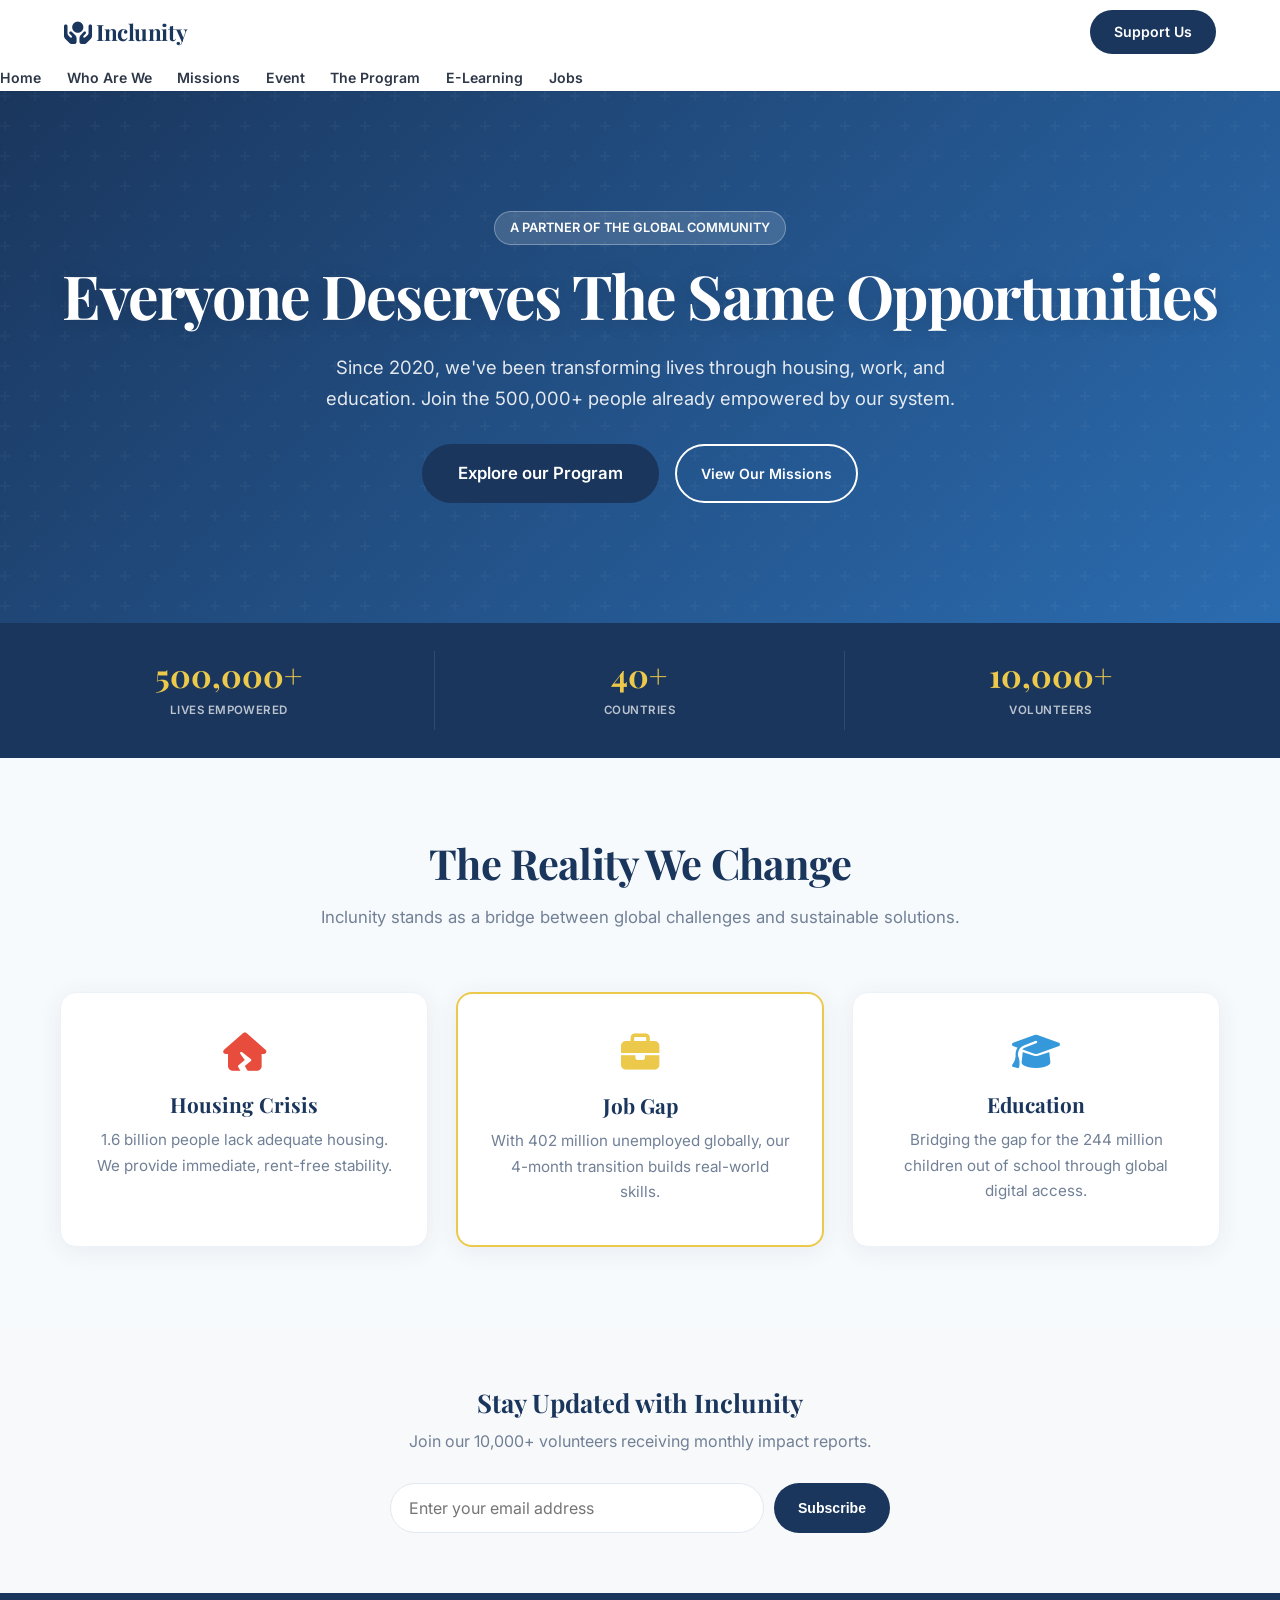
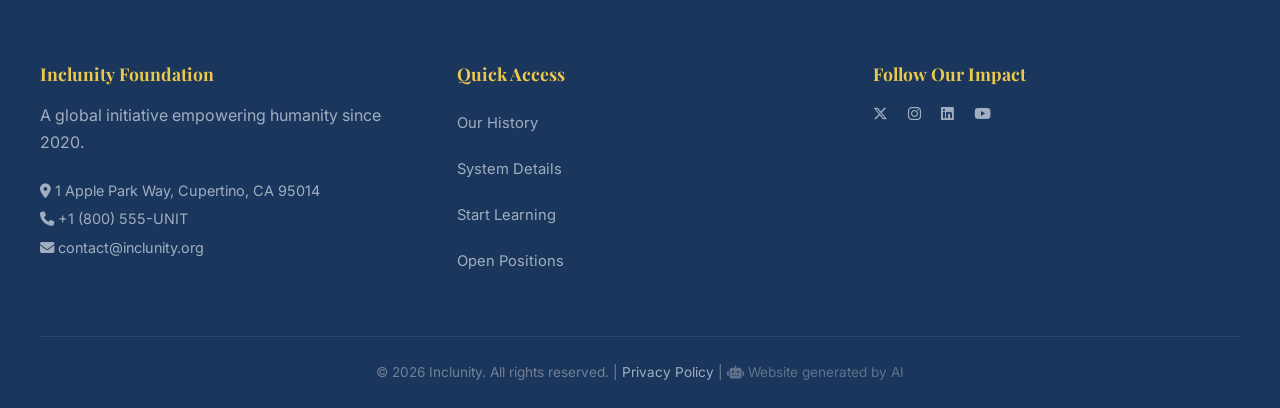
==== commit 5c36f528: "v2 finalll" ====
--- a/index.html
+++ b/index.html
@@ -10,26 +10,25 @@
     <link rel="stylesheet" href="assets/css/styles.css">
 </head>
 <body>
-    <header>
+        <header>
         <nav>
             <a href="index.html" class="logo"><i class="fa-solid fa-hands-holding-circle"></i> Inclunity</a>
-            <ul class="nav-links">
-                <li><a href="index.html">Home</a></li>
-                <li><a href="about.html">Who Are We</a></li>
-                <li><a href="missions.html">Missions</a></li>
-                <li><a href="event.html">Event</a></li>
-                <li><a href="program.html">The Program</a></li>
-                <li><a href="elearning.html">E-Learning</a></li>
-                <li><a href="jobs.html">Jobs</a></li>
-            </ul>
             <div class="nav-actions">
-                <a href="#" class="login-link" style="color: var(--primary-color); font-weight: 600; text-decoration: none;"><i class="fa-solid fa-user-lock"></i> Portal Login</a>
-                <a href="event.html" class="btn-donate">Support Us</a>
-                <button class="hamburger" aria-label="Toggle menu" aria-expanded="false">
+                <a href="event.html" class="btn-donate nav-support">Support Us</a>
+                <button class="hamburger" id="hamburger" aria-label="Toggle menu" aria-expanded="false">
                     <span></span><span></span><span></span>
                 </button>
             </div>
         </nav>
+        <ul class="nav-links" id="nav-menu">
+            <li><a href="index.html">Home</a></li>
+            <li><a href="about.html">Who Are We</a></li>
+            <li><a href="missions.html">Missions</a></li>
+            <li><a href="event.html">Event</a></li>
+            <li><a href="program.html">The Program</a></li>
+            <li><a href="elearning.html">E-Learning</a></li>
+            <li><a href="jobs.html">Jobs</a></li>
+        </ul>
     </header>
 
     <main>
@@ -130,5 +129,32 @@
         </div>
     </footer>
     <script src="assets/js/main.js"></script>
+
+<script>
+(function(){
+    var btn  = document.getElementById('hamburger');
+    var menu = document.getElementById('nav-menu');
+    if (!btn || !menu) return;
+    btn.addEventListener('click', function(e){
+        e.stopPropagation();
+        var o = menu.classList.toggle('open');
+        btn.classList.toggle('open', o);
+        btn.setAttribute('aria-expanded', String(o));
+    });
+    menu.addEventListener('click', function(e){
+        if(e.target.tagName==='A'){
+            menu.classList.remove('open');
+            btn.classList.remove('open');
+        }
+    });
+    document.addEventListener('click', function(e){
+        if(!document.querySelector('header').contains(e.target)){
+            menu.classList.remove('open');
+            btn.classList.remove('open');
+        }
+    });
+})();
+</script>
+
 </body>
 </html>
--- a/assets/css/styles.css
+++ b/assets/css/styles.css
@@ -14,30 +14,18 @@
     --radius: 16px;
     --radius-sm: 8px;
     --transition: 0.35s cubic-bezier(0.4, 0, 0.2, 1);
-
     --font-main: 'Inter', sans-serif;
     --font-heading: 'Playfair Display', serif;
-
-    /* Mobile spacing tokens */
-    --section-py: 90px;
-    --section-px: 24px;
-    --nav-height: 68px;
 }
 
 /* ============================================================
    RESET & BASE
    ============================================================ */
-*, *::before, *::after {
-    box-sizing: border-box;
-    margin: 0;
-    padding: 0;
-}
+*, *::before, *::after { box-sizing: border-box; margin: 0; padding: 0; }
 
 html {
     scroll-behavior: smooth;
     -webkit-font-smoothing: antialiased;
-    -moz-osx-font-smoothing: grayscale;
-    /* Prevent font scaling on iOS landscape */
     -webkit-text-size-adjust: 100%;
 }
 
@@ -47,232 +35,186 @@
     background-color: var(--bg-color);
     line-height: 1.7;
     overflow-x: hidden;
-    /* Safe area for notched phones */
-    padding-left: env(safe-area-inset-left);
-    padding-right: env(safe-area-inset-right);
-}
-
-h1, h2, h3, h4, .logo {
-    font-family: var(--font-heading);
-    line-height: 1.2;
-}
-
-img {
-    max-width: 100%;
-    height: auto;
-    display: block;
-}
-
-/* Better tap targets on mobile */
-a, button {
-    touch-action: manipulation;
-}
-
-/* Scrollbar personnalisée */
+}
+
+h1, h2, h3, h4, .logo { font-family: var(--font-heading); line-height: 1.2; }
+img { max-width: 100%; height: auto; display: block; }
+a, button { touch-action: manipulation; }
+
 ::-webkit-scrollbar { width: 6px; }
 ::-webkit-scrollbar-track { background: transparent; }
-::-webkit-scrollbar-thumb {
-    background: var(--secondary-color);
-    border-radius: 3px;
-}
-::-webkit-scrollbar-thumb:hover { background: var(--primary-color); }
-
-/* Focus visible pour l'accessibilité */
-:focus-visible {
-    outline: 2px solid var(--accent-color);
-    outline-offset: 3px;
-    border-radius: 4px;
-}
-
-/* ============================================================
-   BARRE DE PROGRESSION DE LECTURE
+::-webkit-scrollbar-thumb { background: var(--secondary-color); border-radius: 3px; }
+:focus-visible { outline: 2px solid var(--accent-color); outline-offset: 3px; border-radius: 4px; }
+
+/* ============================================================
+   SCROLL PROGRESS
    ============================================================ */
 .scroll-progress {
-    position: fixed;
-    top: 0;
-    left: 0;
-    height: 3px;
-    width: 0%;
+    position: fixed; top: 0; left: 0;
+    height: 3px; width: 0%;
     background: linear-gradient(90deg, var(--accent-color), var(--secondary-color));
-    z-index: 9999;
-    transition: width 0.1s linear;
-    pointer-events: none;
-}
-
-/* ============================================================
-   NAVIGATION
+    z-index: 9999; pointer-events: none; transition: width 0.1s linear;
+}
+
+
+/* ============================================================
+   NAVIGATION — version finale
    ============================================================ */
 header {
-    background: var(--white);
+    background: #ffffff;
     box-shadow: 0 1px 0 rgba(0,0,0,0.06);
     position: sticky;
     top: 0;
     z-index: 1000;
-    transition: background-color 0.3s ease, box-shadow 0.3s ease;
-}
-
+    overflow: visible; /* OBLIGATOIRE pour le dropdown absolu */
+    transition: box-shadow 0.3s;
+}
 header.scrolled {
-    background-color: rgba(255, 255, 255, 0.96);
-    box-shadow: 0 4px 20px rgba(0, 0, 0, 0.07);
+    box-shadow: 0 4px 20px rgba(0,0,0,0.08);
     backdrop-filter: blur(12px);
-    -webkit-backdrop-filter: blur(12px);
-}
-
+}
 nav {
     display: flex;
+    align-items: center;
     justify-content: space-between;
-    align-items: center;
-    padding: 1rem 5%;
+    padding: 0 5%;
     max-width: 1280px;
     margin: 0 auto;
-    min-height: var(--nav-height);
-}
-
+    height: 64px;
+    flex-wrap: nowrap;
+    position: relative;
+}
 .logo {
-    font-size: 1.5rem;
-    color: var(--primary-color);
+    font-size: 1.4rem;
+    color: #1a365d;
     text-decoration: none;
     font-weight: 700;
     letter-spacing: -0.02em;
-    transition: opacity var(--transition);
     white-space: nowrap;
     flex-shrink: 0;
 }
 .logo:hover { opacity: 0.75; }
 
+/* Liens desktop — flex row, cachés sur mobile */
 .nav-links {
     list-style: none;
+    margin: 0;
+    padding: 0;
+    /* DESKTOP : inline dans la nav */
     display: flex;
-    gap: 1.75rem;
+    flex-direction: row;
     align-items: center;
-}
-
+    gap: 1.6rem;
+    /* Reset dropdown styles (desktop) */
+    position: static;
+    background: transparent;
+    box-shadow: none;
+    border: none;
+}
 .nav-links a {
     text-decoration: none;
-    color: var(--text-color);
+    color: #2d3748;
     font-weight: 600;
-    font-size: 0.9rem;
-    letter-spacing: 0.01em;
+    font-size: 0.88rem;
+    white-space: nowrap;
     position: relative;
     padding-bottom: 2px;
-    transition: color var(--transition);
-}
-
+    transition: color 0.3s;
+}
 .nav-links a::after {
     content: '';
     position: absolute;
-    bottom: -2px;
-    left: 0;
-    width: 0;
-    height: 2px;
-    background: var(--accent-color);
-    transition: width var(--transition);
+    bottom: -2px; left: 0;
+    width: 0; height: 2px;
+    background: #ecc94b;
     border-radius: 2px;
-}
-
-.nav-links a:hover::after,
-.nav-links a.active::after {
-    width: 100%;
-}
-
-.nav-links a:hover,
-.nav-links a.active {
-    color: var(--primary-color);
-}
-
-/* Nav actions group */
+    transition: width 0.3s;
+}
+.nav-links a:hover::after, .nav-links a.active::after { width: 100%; }
+.nav-links a:hover, .nav-links a.active { color: #1a365d; }
+
+/* Groupe actions à droite */
 .nav-actions {
     display: flex;
     align-items: center;
-    gap: 15px;
+    gap: 12px;
     flex-shrink: 0;
 }
 
-/* Hamburger responsive */
+/* Hamburger — caché sur desktop */
 .hamburger {
     display: none;
     flex-direction: column;
+    justify-content: center;
+    align-items: center;
     gap: 5px;
+    width: 44px;
+    height: 44px;
     background: none;
     border: none;
     cursor: pointer;
-    padding: 8px;
-    border-radius: var(--radius-sm);
-    transition: background var(--transition);
-    /* Minimum 44x44 tap target */
-    min-width: 44px;
-    min-height: 44px;
-    align-items: center;
-    justify-content: center;
+    border-radius: 8px;
+    flex-shrink: 0;
+    transition: background 0.2s;
 }
 .hamburger:hover { background: #f0f4f8; }
-
 .hamburger span {
     display: block;
-    width: 22px;
-    height: 2px;
-    background: var(--primary-color);
+    width: 22px; height: 2px;
+    background: #1a365d;
     border-radius: 2px;
-    transition: var(--transition);
-    transform-origin: center;
+    transition: transform 0.3s, opacity 0.3s;
+    pointer-events: none;
 }
 .hamburger.open span:nth-child(1) { transform: translateY(7px) rotate(45deg); }
-.hamburger.open span:nth-child(2) { opacity: 0; transform: scaleX(0); }
+.hamburger.open span:nth-child(2) { opacity: 0; }
 .hamburger.open span:nth-child(3) { transform: translateY(-7px) rotate(-45deg); }
 
-/* Mobile bottom nav pill (NEW — QR-code-first UX) */
-.mobile-bottom-nav {
-    display: none;
-    position: fixed;
-    bottom: 0;
-    left: 0;
-    right: 0;
-    z-index: 990;
-    background: var(--white);
-    border-top: 1px solid #edf2f7;
-    box-shadow: 0 -4px 20px rgba(26,54,93,0.08);
-    padding: 8px 0 max(8px, env(safe-area-inset-bottom));
-}
-
-.mobile-bottom-nav ul {
-    list-style: none;
-    display: flex;
-    justify-content: space-around;
-    align-items: center;
-    max-width: 500px;
-    margin: 0 auto;
-}
-
-.mobile-bottom-nav a {
-    display: flex;
-    flex-direction: column;
-    align-items: center;
-    gap: 3px;
-    text-decoration: none;
-    color: var(--text-light);
-    font-size: 0.65rem;
-    font-weight: 600;
-    padding: 4px 8px;
-    border-radius: var(--radius-sm);
-    transition: color var(--transition);
-    min-width: 52px;
-    text-align: center;
-}
-
-.mobile-bottom-nav a i {
-    font-size: 1.2rem;
-    transition: transform 0.2s ease, color var(--transition);
-}
-
-.mobile-bottom-nav a:hover,
-.mobile-bottom-nav a.active {
-    color: var(--primary-color);
-}
-
-.mobile-bottom-nav a:hover i,
-.mobile-bottom-nav a.active i {
-    transform: translateY(-2px);
-    color: var(--accent-color);
+/* ─── MOBILE ≤768px ─── */
+@media (max-width: 768px) {
+    /* Hamburger visible */
+    .hamburger { display: flex; }
+
+    /* Bouton Support Us et login cachés dans la nav */
+    .nav-support { display: none !important; }
+    .nav-actions .login-link { display: none !important; }
+
+    /* Liens : cachés par défaut, dropdown quand .open */
+    .nav-links {
+        display: none;
+        flex-direction: column;
+        position: absolute;
+        top: 64px;       /* hauteur exacte de nav */
+        left: 0;
+        right: 0;
+        background: #ffffff;
+        border-top: 3px solid #ecc94b;
+        box-shadow: 0 8px 24px rgba(0,0,0,0.13);
+        z-index: 9999;
+        gap: 0;
+        align-items: stretch;
+        animation: navDown 0.2s ease;
+    }
+    .nav-links.open {
+        display: flex;
+    }
+    @keyframes navDown {
+        from { opacity: 0; transform: translateY(-6px); }
+        to   { opacity: 1; transform: translateY(0); }
+    }
+    .nav-links li {
+        width: 100%;
+        border-bottom: 1px solid #f0f4f8;
+    }
+    .nav-links li:last-child { border-bottom: none; }
+    .nav-links a {
+        display: block;
+        padding: 16px 24px;
+        font-size: 1rem;
+        color: #2d3748;
+    }
+    .nav-links a:hover { background: #f7fafc; }
+    .nav-links a::after { display: none; }
 }
 
 /* ============================================================
@@ -281,49 +223,50 @@
 .btn-donate, .btn-primary {
     background: var(--primary-color);
     color: var(--white);
-    padding: 11px 26px;
+    padding: 10px 24px;
     border-radius: 100px;
     text-decoration: none;
     font-weight: 600;
-    font-size: 0.9rem;
-    letter-spacing: 0.01em;
-    transition: background var(--transition), box-shadow var(--transition), transform 0.2s ease;
+    font-size: 0.88rem;
+    transition: background var(--transition), box-shadow var(--transition);
     border: none;
     cursor: pointer;
-    display: inline-block;
-    position: relative;
-    overflow: hidden;
-    will-change: transform;
-    /* Prevent wrapping on small screens */
-    white-space: nowrap;
-    /* Min tap target */
-    min-height: 44px;
     display: inline-flex;
     align-items: center;
     justify-content: center;
-}
-
-.btn-donate::before, .btn-primary::before {
-    content: '';
-    position: absolute;
-    inset: 0;
-    background: rgba(255,255,255,0.12);
-    opacity: 0;
-    transition: opacity var(--transition);
-}
-.btn-donate:hover::before, .btn-primary:hover::before { opacity: 1; }
-
+    white-space: nowrap;
+    min-height: 42px;
+    position: relative;
+    overflow: hidden;
+}
 .btn-donate:hover, .btn-primary:hover {
     background: var(--secondary-color);
-    box-shadow: 0 6px 20px rgba(43, 108, 176, 0.35);
-}
-
-/* Full-width button helper */
-.btn-full {
-    width: 100%;
-    text-align: center;
+    box-shadow: 0 6px 20px rgba(43,108,176,0.35);
+}
+
+/* ============================================================
+   FAB (Support Us flottant sur mobile)
+   ============================================================ */
+.fab-support {
+    display: none;
+    position: fixed;
+    bottom: calc(env(safe-area-inset-bottom, 0px) + 74px);
+    right: 20px;
+    z-index: 900;
+    background: var(--accent-color);
+    color: var(--primary-color);
+    width: 52px; height: 52px;
+    border-radius: 50%;
+    align-items: center;
     justify-content: center;
-}
+    font-size: 1.2rem;
+    box-shadow: 0 4px 20px rgba(236,201,75,0.5);
+    text-decoration: none;
+    border: none;
+    cursor: pointer;
+    transition: transform 0.2s, box-shadow 0.2s;
+}
+.fab-support:hover { transform: scale(1.08); }
 
 /* ============================================================
    HERO
@@ -332,62 +275,51 @@
     background: linear-gradient(135deg, var(--primary-color) 0%, var(--secondary-color) 100%);
     color: var(--white);
     text-align: center;
-    padding: 130px 20px;
+    padding: 120px 20px;
     position: relative;
     overflow: hidden;
-    transform: translateY(var(--parallax-y, 0));
-    will-change: transform;
-}
-
+}
 .hero::before {
     content: '';
-    position: absolute;
-    inset: 0;
-    background: url("data:image/svg+xml,%3Csvg width='60' height='60' viewBox='0 0 60 60' xmlns='http://www.w3.org/2000/svg'%3E%3Cg fill='none' fill-rule='evenodd'%3E%3Cg fill='%23ffffff' fill-opacity='0.03'%3E%3Cpath d='M36 34v-4h-2v4h-4v2h4v4h2v-4h4v-2h-4zm0-30V0h-2v4h-4v2h4v4h2V6h4V4h-4zM6 34v-4H4v4H0v2h4v4h2v-4h4v-2H6zM6 4V0H4v4H0v2h4v4h2V6h4V4H6z'/%3E%3C/g%3E%3C/g%3E%3C/svg%3E");
+    position: absolute; inset: 0;
+    background: url("data:image/svg+xml,%3Csvg width='60' height='60' viewBox='0 0 60 60' xmlns='http://www.w3.org/2000/svg'%3E%3Cg fill='none'%3E%3Cg fill='%23ffffff' fill-opacity='0.03'%3E%3Cpath d='M36 34v-4h-2v4h-4v2h4v4h2v-4h4v-2h-4zm0-30V0h-2v4h-4v2h4v4h2V6h4V4h-4zM6 34v-4H4v4H0v2h4v4h2v-4h4v-2H6zM6 4V0H4v4H0v2h4v4h2V6h4V4H6z'/%3E%3C/g%3E%3C/g%3E%3C/svg%3E");
     pointer-events: none;
 }
-
 .hero h1 {
-    font-size: clamp(2rem, 6vw, 3.8rem);
+    font-size: clamp(2rem, 5vw, 3.8rem);
     margin-bottom: 20px;
     letter-spacing: -0.03em;
     text-shadow: 0 2px 20px rgba(0,0,0,0.15);
 }
-
 .hero p {
-    font-size: clamp(1rem, 2.5vw, 1.15rem);
+    font-size: clamp(1rem, 2vw, 1.15rem);
     max-width: 680px;
     margin: 0 auto 30px;
     opacity: 0.88;
 }
-
-/* Hero CTA row */
 .hero-cta {
     display: flex;
     gap: 16px;
     justify-content: center;
-    margin-top: 30px;
     flex-wrap: wrap;
-}
-
-/* ============================================================
-   STAT STRIP (NEW — mobile-first impact numbers)
+    margin-top: 8px;
+}
+
+/* ============================================================
+   STAT STRIP
    ============================================================ */
 .stat-strip {
     background: var(--primary-color);
     padding: 28px 24px;
     display: grid;
     grid-template-columns: repeat(3, 1fr);
-    gap: 0;
     text-align: center;
 }
-
 .stat-strip-item {
     padding: 8px 12px;
     border-right: 1px solid rgba(255,255,255,0.1);
 }
 .stat-strip-item:last-child { border-right: none; }
-
 .stat-strip-item .stat-num {
     font-family: var(--font-heading);
     font-size: clamp(1.4rem, 4vw, 2rem);
@@ -397,7 +329,6 @@
     line-height: 1;
     margin-bottom: 4px;
 }
-
 .stat-strip-item .stat-label {
     font-size: 0.72rem;
     color: rgba(255,255,255,0.7);
@@ -407,14 +338,9 @@
 }
 
 /* ============================================================
-   CONTENEURS & TYPOGRAPHIE
-   ============================================================ */
-.container {
-    max-width: 1200px;
-    margin: 0 auto;
-    padding: var(--section-py) var(--section-px);
-}
-
+   CONTAINER & TYPO
+   ============================================================ */
+.container { max-width: 1200px; margin: 0 auto; padding: 90px 24px; }
 .section-title {
     text-align: center;
     font-size: clamp(1.7rem, 4vw, 2.6rem);
@@ -422,7 +348,6 @@
     margin-bottom: 14px;
     letter-spacing: -0.02em;
 }
-
 .section-subtitle {
     text-align: center;
     font-size: 1.05rem;
@@ -442,19 +367,17 @@
     grid-template-columns: repeat(auto-fit, minmax(280px, 1fr));
     gap: 28px;
 }
-
 .card {
     background: var(--white);
     padding: 40px 32px;
     border-radius: var(--radius);
     box-shadow: var(--card-shadow);
     text-align: center;
-    transition: transform var(--transition), box-shadow var(--transition), border-color var(--transition);
+    transition: transform var(--transition), box-shadow var(--transition);
     border: 1px solid #edf2f7;
     position: relative;
     overflow: hidden;
 }
-
 .card::before {
     content: '';
     position: absolute;
@@ -465,35 +388,11 @@
     transform-origin: left;
     transition: transform var(--transition);
 }
-
 .card:hover::before { transform: scaleX(1); }
-
-.card:hover {
-    transform: translateY(-8px);
-    box-shadow: var(--card-shadow-hover);
-    border-color: transparent;
-}
-
-.card i {
-    font-size: 2.6rem;
-    color: var(--secondary-color);
-    margin-bottom: 22px;
-    display: block;
-    transition: transform var(--transition), color var(--transition);
-}
-
-.card:hover i {
-    transform: scale(1.1);
-    color: var(--primary-color);
-}
-
-.card h3 {
-    font-size: 1.35rem;
-    margin-bottom: 12px;
-    color: var(--primary-color);
-}
-
-.card p { color: var(--text-light); font-size: 0.97rem; }
+.card:hover { transform: translateY(-6px); box-shadow: var(--card-shadow-hover); }
+.card i { font-size: 2.4rem; color: var(--secondary-color); margin-bottom: 20px; display: block; }
+.card h3 { font-size: 1.3rem; margin-bottom: 10px; color: var(--primary-color); }
+.card p { color: var(--text-light); font-size: 0.95rem; }
 
 /* ============================================================
    TAGS
@@ -506,7 +405,6 @@
     border-radius: 100px;
     font-size: 0.8rem;
     font-weight: 600;
-    letter-spacing: 0.02em;
     margin-bottom: 14px;
     background: #ebf8ff;
     color: var(--secondary-color);
@@ -522,49 +420,26 @@
     padding-left: 44px;
     border-left: 3px solid #dbe8f5;
 }
-
-.timeline-item {
-    margin-bottom: 50px;
-    position: relative;
-}
-
+.timeline-item { margin-bottom: 50px; position: relative; }
 .timeline-item::before {
     content: '';
     position: absolute;
-    left: -52px;
-    top: 6px;
-    width: 18px;
-    height: 18px;
+    left: -52px; top: 6px;
+    width: 18px; height: 18px;
     background: var(--accent-color);
     border: 3px solid var(--white);
     border-radius: 50%;
     box-shadow: 0 0 0 4px rgba(43,108,176,0.15);
-    transition: transform var(--transition), box-shadow var(--transition);
-}
-
-.timeline-item:hover::before {
-    transform: scale(1.3);
-    box-shadow: 0 0 0 6px rgba(43,108,176,0.2);
-}
-
+}
 .timeline-content {
     background: var(--white);
     padding: 28px 32px;
     border-radius: var(--radius-sm);
     box-shadow: var(--card-shadow);
-    transition: box-shadow var(--transition), transform var(--transition);
-}
-
-.timeline-content:hover {
-    box-shadow: var(--card-shadow-hover);
-    transform: translateX(4px);
-}
-
-.timeline-content h3 {
-    color: var(--primary-color);
-    margin-bottom: 8px;
-    font-size: 1.3rem;
-}
+    transition: box-shadow var(--transition);
+}
+.timeline-content:hover { box-shadow: var(--card-shadow-hover); }
+.timeline-content h3 { color: var(--primary-color); margin-bottom: 8px; font-size: 1.25rem; }
 
 /* ============================================================
    FOOTER
@@ -574,7 +449,6 @@
     color: var(--white);
     padding: 70px 24px 24px;
 }
-
 .footer-grid {
     max-width: 1200px;
     margin: 0 auto 50px;
@@ -582,24 +456,10 @@
     grid-template-columns: repeat(auto-fit, minmax(220px, 1fr));
     gap: 50px;
 }
-
-.footer-grid h4 {
-    font-size: 1.1rem;
-    margin-bottom: 18px;
-    color: var(--accent-color);
-    letter-spacing: 0.02em;
-}
-
-.footer-grid a {
-    color: #A0AEC0;
-    text-decoration: none;
-    font-size: 0.92rem;
-    transition: color var(--transition);
-}
+.footer-grid h4 { font-size: 1.1rem; margin-bottom: 18px; color: var(--accent-color); }
+.footer-grid a { color: #A0AEC0; text-decoration: none; font-size: 0.92rem; transition: color var(--transition); }
 .footer-grid a:hover { color: var(--white); }
-
-.footer-grid li { margin-bottom: 6px; }
-
+.footer-grid li { margin-bottom: 6px; list-style: none; }
 .copyright {
     text-align: center;
     padding-top: 24px;
@@ -611,68 +471,44 @@
 }
 
 /* ============================================================
-   TOAST NOTIFICATIONS
+   TOAST
    ============================================================ */
 #toast-container {
     position: fixed;
-    bottom: 28px;
-    right: 28px;
+    bottom: 28px; right: 28px;
     z-index: 9998;
     display: flex;
     flex-direction: column;
     gap: 10px;
     pointer-events: none;
 }
-
 .toast {
     background: var(--primary-color);
     color: var(--white);
     padding: 14px 22px;
     border-radius: var(--radius-sm);
     font-size: 0.92rem;
-    font-weight: 500;
-    box-shadow: 0 10px 30px rgba(0,0,0,0.2);
     max-width: 380px;
+    opacity: 0;
     transform: translateY(20px);
-    opacity: 0;
-    transition: opacity 0.4s ease, transform 0.4s cubic-bezier(0.4,0,0.2,1);
+    transition: opacity 0.4s, transform 0.4s;
     border-left: 4px solid var(--accent-color);
     pointer-events: auto;
 }
-
-.toast-success { border-left-color: #48bb78; }
-.toast-info { border-left-color: var(--secondary-color); }
-
-.toast.toast-show {
-    opacity: 1;
-    transform: translateY(0);
-}
-
-/* ============================================================
-   SECTION CONTRIBUTIONS SPONTANÉES (jobs.html)
-   ============================================================ */
-.contributions-section {
-    margin-top: 100px;
-    padding-top: 80px;
-    border-top: 1px solid #edf2f7;
-}
-
-.contributions-section .section-title {
-    margin-bottom: 10px;
-}
-
-.contributions-section .section-subtitle {
-    margin-bottom: 44px;
-}
-
-/* Grille des catégories */
+.toast.toast-success { border-left-color: #48bb78; }
+.toast.toast-info { border-left-color: var(--secondary-color); }
+.toast.toast-show { opacity: 1; transform: translateY(0); }
+
+/* ============================================================
+   CONTRIBUTIONS (jobs.html)
+   ============================================================ */
+.contributions-section { margin-top: 100px; padding-top: 80px; border-top: 1px solid #edf2f7; }
 .contribute-grid {
     display: grid;
     grid-template-columns: repeat(5, 1fr);
     gap: 16px;
     margin-bottom: 36px;
 }
-
 .contribute-card {
     background: var(--white);
     border: 2px solid #edf2f7;
@@ -680,44 +516,18 @@
     padding: 28px 16px;
     text-align: center;
     cursor: pointer;
-    transition: border-color var(--transition), background var(--transition), transform var(--transition), box-shadow var(--transition);
+    transition: border-color var(--transition), background var(--transition), transform var(--transition);
     user-select: none;
 }
-
-.contribute-card:hover {
-    border-color: var(--secondary-color);
-    transform: translateY(-4px);
-    box-shadow: 0 10px 28px rgba(43,108,176,0.1);
-}
-
+.contribute-card:hover { border-color: var(--secondary-color); transform: translateY(-4px); }
 .contribute-card.selected {
     border-color: var(--primary-color);
-    background: linear-gradient(135deg, #ebf8ff 0%, #e6f0fb 100%);
-    box-shadow: 0 8px 24px rgba(26,54,93,0.12);
-}
-
-.contribute-card i {
-    font-size: 2rem;
-    color: var(--secondary-color);
-    margin-bottom: 12px;
-    display: block;
-    transition: transform var(--transition), color var(--transition);
-}
-
-.contribute-card.selected i { color: var(--primary-color); transform: scale(1.1); }
-.contribute-card:hover i { transform: scale(1.08); }
-
-.contribute-card span {
-    font-size: 0.85rem;
-    font-weight: 600;
-    color: var(--text-color);
-    display: block;
-    line-height: 1.3;
-}
-
-.contribute-card.selected span { color: var(--primary-color); }
-
-/* Champs dynamiques */
+    background: linear-gradient(135deg, #ebf8ff, #e6f0fb);
+}
+.contribute-card i { font-size: 2rem; color: var(--secondary-color); margin-bottom: 12px; display: block; }
+.contribute-card.selected i { color: var(--primary-color); }
+.contribute-card span { font-size: 0.85rem; font-weight: 600; color: var(--text-color); display: block; line-height: 1.3; }
+
 #dynamic-fields {
     background: var(--white);
     border-radius: var(--radius);
@@ -725,518 +535,159 @@
     overflow: hidden;
     max-height: 0;
     opacity: 0;
-    transition: max-height 0.6s cubic-bezier(0.4,0,0.2,1), opacity 0.4s ease, padding 0.4s ease;
-}
-
-#dynamic-fields.fields-visible {
-    max-height: 900px;
-    opacity: 1;
-    padding: 36px;
-}
+    transition: max-height 0.6s cubic-bezier(0.4,0,0.2,1), opacity 0.4s, padding 0.4s;
+}
+#dynamic-fields.fields-visible { max-height: 900px; opacity: 1; padding: 36px; }
 
 .fields-header {
-    display: flex;
-    align-items: center;
-    gap: 12px;
-    margin-bottom: 28px;
-    padding-bottom: 18px;
+    display: flex; align-items: center; gap: 12px;
+    margin-bottom: 28px; padding-bottom: 18px;
     border-bottom: 1px solid #edf2f7;
-    font-family: var(--font-heading);
-    font-size: 1.2rem;
-    font-weight: 700;
+    font-family: var(--font-heading); font-size: 1.2rem;
     color: var(--primary-color);
 }
-
-.fields-header i {
-    color: var(--accent-color);
-    font-size: 1.3rem;
-}
-
-.fields-grid {
-    display: grid;
-    grid-template-columns: 1fr 1fr;
-    gap: 20px;
-    margin-bottom: 24px;
-}
-
-.contact-fields {
-    display: grid;
-    grid-template-columns: 1fr 1fr;
-    gap: 20px;
-    padding-top: 24px;
-    border-top: 1px solid #edf2f7;
-    margin-top: 4px;
-}
-
-.field-group {
-    display: flex;
-    flex-direction: column;
-    gap: 7px;
-}
-
+.fields-header i { color: var(--accent-color); }
+.fields-grid { display: grid; grid-template-columns: 1fr 1fr; gap: 20px; margin-bottom: 24px; }
+.contact-fields { display: grid; grid-template-columns: 1fr 1fr; gap: 20px; padding-top: 24px; border-top: 1px solid #edf2f7; }
+.field-group { display: flex; flex-direction: column; gap: 7px; }
 .field-group.full { grid-column: 1 / -1; }
-
-.field-group label {
-    font-size: 0.82rem;
-    font-weight: 700;
-    letter-spacing: 0.06em;
-    text-transform: uppercase;
-    color: var(--text-light);
-}
-
-.field-group input,
-.field-group select,
-.field-group textarea {
+.field-group label { font-size: 0.82rem; font-weight: 700; letter-spacing: 0.06em; text-transform: uppercase; color: var(--text-light); }
+.field-group input, .field-group select, .field-group textarea {
     width: 100%;
     padding: 12px 16px;
     border: 1.5px solid #e2e8f0;
     border-radius: var(--radius-sm);
     font-family: var(--font-main);
-    font-size: 0.95rem;
+    font-size: 16px; /* 16px minimum pour éviter le zoom iOS */
     color: var(--text-color);
     background: var(--bg-color);
-    transition: border-color var(--transition), box-shadow var(--transition);
     outline: none;
     resize: vertical;
-    /* Prevent iOS zoom on focus */
-    font-size: max(16px, 0.95rem);
-}
-
-.field-group input:focus,
-.field-group select:focus,
-.field-group textarea:focus {
+    transition: border-color var(--transition), box-shadow var(--transition);
+}
+.field-group input:focus, .field-group select:focus, .field-group textarea:focus {
     border-color: var(--secondary-color);
     box-shadow: 0 0 0 3px rgba(43,108,176,0.12);
     background: var(--white);
 }
-
 .field-group select {
-    cursor: pointer;
     appearance: none;
     background-image: url("data:image/svg+xml,%3Csvg xmlns='http://www.w3.org/2000/svg' width='12' height='8' viewBox='0 0 12 8'%3E%3Cpath fill='%23718096' d='M6 8L0 0h12z'/%3E%3C/svg%3E");
     background-repeat: no-repeat;
     background-position: right 14px center;
     padding-right: 36px;
 }
-
 .contrib-submit {
-    display: none;
-    align-items: center;
-    gap: 10px;
-    margin-top: 28px;
-    font-size: 1rem;
-    padding: 14px 36px;
-    background: var(--primary-color);
-    color: white;
-    border: none;
-    border-radius: 100px;
-    font-weight: 700;
-    cursor: pointer;
-    transition: background var(--transition), box-shadow var(--transition), transform 0.2s;
-    font-family: var(--font-main);
-    min-height: 52px;
-}
-
-.contrib-submit:hover {
-    background: var(--secondary-color);
-    box-shadow: 0 8px 24px rgba(43,108,176,0.3);
-}
-
-.contrib-submit:disabled {
-    opacity: 0.7;
-    cursor: not-allowed;
-    transform: none !important;
-}
-
-/* ============================================================
-   NEWSLETTER STRIP
-   ============================================================ */
-.newsletter-strip {
-    background: #f8f9fa;
-    padding: 60px 24px;
-    text-align: center;
-}
-
-.newsletter-strip h3 {
-    font-family: var(--font-heading);
-    color: var(--primary-color);
-    font-size: 1.6rem;
-    margin-bottom: 10px;
-}
-
-.newsletter-strip p {
-    color: var(--text-light);
-    margin-bottom: 28px;
-    font-size: 0.97rem;
-}
-
-.newsletter-form {
-    max-width: 500px;
-    margin: 0 auto;
-    display: flex;
-    gap: 10px;
-}
-
+    display: none; align-items: center; gap: 10px;
+    margin-top: 28px; padding: 14px 36px;
+    background: var(--primary-color); color: white;
+    border: none; border-radius: 100px;
+    font-weight: 700; font-size: 1rem; cursor: pointer;
+    font-family: var(--font-main); min-height: 52px;
+    transition: background var(--transition);
+}
+.contrib-submit:hover { background: var(--secondary-color); }
+
+/* ============================================================
+   NEWSLETTER
+   ============================================================ */
+.newsletter-strip { background: #f8f9fa; padding: 60px 24px; text-align: center; }
+.newsletter-strip h3 { font-family: var(--font-heading); color: var(--primary-color); font-size: 1.6rem; margin-bottom: 10px; }
+.newsletter-strip p { color: var(--text-light); margin-bottom: 28px; }
+.newsletter-form { max-width: 500px; margin: 0 auto; display: flex; gap: 10px; }
 .newsletter-form input[type="email"] {
-    flex: 1;
-    padding: 14px 18px;
-    border-radius: 100px;
-    border: 1.5px solid #e2e8f0;
-    font-family: var(--font-main);
-    font-size: max(16px, 0.95rem);
-    color: var(--text-color);
-    background: var(--white);
-    transition: border-color var(--transition), box-shadow var(--transition);
-    outline: none;
-    min-height: 52px;
-}
-
-.newsletter-form input[type="email"]:focus {
-    border-color: var(--secondary-color);
-    box-shadow: 0 0 0 3px rgba(43,108,176,0.12);
-}
-
-/* ============================================================
-   ANIMATIONS AU SCROLL (fade-in-up)
-   ============================================================ */
-.fade-in-hidden {
-    opacity: 0;
-    transform: translateY(28px);
-    transition: opacity 0.7s cubic-bezier(0.4,0,0.2,1),
-                transform 0.7s cubic-bezier(0.4,0,0.2,1);
-}
-
-.fade-in-visible {
-    opacity: 1;
-    transform: translateY(0);
-}
-
-/* ============================================================
-   MOBILE FLOATING ACTION BUTTON (Support Us — always visible)
-   ============================================================ */
-.fab-support {
-    display: none;
-    position: fixed;
-    bottom: calc(env(safe-area-inset-bottom) + 74px);
-    right: 20px;
-    z-index: 900;
-    background: var(--accent-color);
-    color: var(--primary-color);
-    width: 56px;
-    height: 56px;
-    border-radius: 50%;
-    align-items: center;
-    justify-content: center;
-    font-size: 1.3rem;
-    box-shadow: 0 4px 20px rgba(236, 201, 75, 0.5);
-    text-decoration: none;
-    font-weight: 700;
-    transition: transform 0.2s ease, box-shadow 0.2s ease;
-    border: none;
-    cursor: pointer;
-}
-
-.fab-support:hover {
-    transform: scale(1.08);
-    box-shadow: 0 8px 28px rgba(236, 201, 75, 0.6);
-}
-
-/* FAB tooltip */
-.fab-support::after {
-    content: 'Support Us';
-    position: absolute;
-    right: 68px;
-    background: var(--primary-color);
-    color: white;
-    padding: 6px 14px;
-    border-radius: 100px;
-    font-size: 0.78rem;
-    white-space: nowrap;
-    opacity: 0;
-    pointer-events: none;
-    transition: opacity 0.2s ease;
-}
-
-.fab-support:hover::after {
-    opacity: 1;
-}
-
-/* ============================================================
-   RESPONSIVE — TABLET (≤1024px)
-   ============================================================ */
-@media (max-width: 1024px) {
-    .nav-links {
-        gap: 1.2rem;
-    }
-
-    .nav-links a {
-        font-size: 0.85rem;
-    }
-
-    .contribute-grid {
-        grid-template-columns: repeat(3, 1fr);
-    }
-}
-
-/* ============================================================
-   RESPONSIVE — MOBILE (≤768px)
+    flex: 1; padding: 14px 18px;
+    border-radius: 100px; border: 1.5px solid #e2e8f0;
+    font-family: var(--font-main); font-size: 16px;
+    background: var(--white); outline: none; min-height: 50px;
+    transition: border-color var(--transition);
+}
+.newsletter-form input[type="email"]:focus { border-color: var(--secondary-color); }
+
+/* ============================================================
+   ANIMATIONS
+   ============================================================ */
+.fade-in-hidden { opacity: 0; transform: translateY(24px); transition: opacity 0.7s cubic-bezier(0.4,0,0.2,1), transform 0.7s cubic-bezier(0.4,0,0.2,1); }
+.fade-in-visible { opacity: 1; transform: translateY(0); }
+
+/* ============================================================
+   RESPONSIVE — DESKTOP ≥769px : on affiche les liens nav
+   ============================================================ */
+
+
+/* ============================================================
+   RESPONSIVE — MOBILE ≤768px
    ============================================================ */
 @media (max-width: 768px) {
-    :root {
-        --section-py: 56px;
-        --section-px: 20px;
-    }
-
-    /* ----- NAV ----- */
-    .nav-links {
-        display: none;
-        position: absolute;
-        top: 100%;
-        left: 0; right: 0;
-        background: var(--white);
-        flex-direction: column;
-        gap: 0;
-        border-top: 1px solid #edf2f7;
-        box-shadow: 0 8px 20px rgba(0,0,0,0.08);
-        padding: 8px 0;
-        /* Slide down animation */
-        animation: slideDown 0.25s ease;
-    }
-
-    @keyframes slideDown {
-        from { opacity: 0; transform: translateY(-8px); }
-        to   { opacity: 1; transform: translateY(0); }
-    }
-
-    .nav-links.nav-open { display: flex; }
-
-    .nav-links li { width: 100%; }
-    .nav-links a {
-        display: flex;
-        align-items: center;
-        gap: 10px;
-        padding: 14px 24px;
-        font-size: 1rem;
-        border-bottom: 1px solid #f0f4f8;
-    }
-    .nav-links a::after { display: none; }
-    .nav-links li:last-child a { border-bottom: none; }
-
+
+    /* === NAV === */
+    /* hamburger visible, btn-donate et login cachés */
     .hamburger { display: flex; }
-
-    nav { flex-wrap: wrap; position: relative; }
-
-    /* Hide "Portal Login" text link on mobile to save space */
+    .nav-actions .btn-donate { display: none; }
     .nav-actions .login-link { display: none; }
 
-    /* Bottom nav appears on mobile */
+    /* la nav-links n'a PAS de display:none ici car il est déjà géré
+       par le défaut global. On surcharge seulement quand .nav-open */
+
+    /* === BOTTOM NAV + FAB === */
     .mobile-bottom-nav { display: block; }
-
-    /* FAB appears */
     .fab-support { display: flex; }
-
-    /* Footer needs bottom padding for the bottom nav bar */
-    footer {
-        padding-bottom: calc(80px + env(safe-area-inset-bottom));
-    }
-
-    /* ----- HERO ----- */
-    .hero {
-        padding: 72px 20px 80px;
-        /* Disable parallax on mobile (performance) */
-        transform: none !important;
-    }
-
-    .hero h1 { font-size: clamp(1.9rem, 8vw, 2.6rem); }
-    .hero p { font-size: 1rem; }
-
-    .hero-cta {
-        flex-direction: column;
-        align-items: center;
-        gap: 12px;
-    }
-
-    .hero-cta .btn-donate,
-    .hero-cta .btn-primary {
-        width: 100%;
-        max-width: 320px;
-        font-size: 1rem;
-        padding: 14px 28px;
-    }
-
-    /* ----- STAT STRIP ----- */
-    .stat-strip {
-        grid-template-columns: repeat(3, 1fr);
-        padding: 20px 12px;
-    }
-
-    /* ----- CARDS ----- */
-    .grid-3 {
-        grid-template-columns: 1fr;
-        gap: 16px;
-    }
-
-    .card {
-        padding: 28px 22px;
-        /* Disable hover lift on touch */
-        transform: none !important;
-    }
-
-    /* ----- CONTAINER ----- */
-    .container { padding: 56px 20px; }
-
-    /* ----- SECTION TEXT ----- */
-    .section-subtitle { font-size: 0.97rem; margin-bottom: 40px; }
-
-    /* ----- TIMELINE ----- */
-    .timeline {
-        padding-left: 28px;
-    }
-
-    .timeline-item::before {
-        left: -37px;
-        width: 14px;
-        height: 14px;
-    }
-
-    .timeline-content {
-        padding: 20px 18px;
-        transform: none !important;
-    }
-
-    .timeline-content h3 { font-size: 1.1rem; }
-
-    /* ----- FOOTER ----- */
-    .footer-grid {
-        grid-template-columns: 1fr;
-        gap: 32px;
-        margin-bottom: 32px;
-    }
-
-    .footer-grid > div:not(:last-child) {
-        padding-bottom: 32px;
-        border-bottom: 1px solid rgba(255,255,255,0.07);
-    }
-
-    /* ----- TOAST ----- */
-    #toast-container {
-        bottom: 90px;
-        right: 16px;
-        left: 16px;
-    }
-
+    footer { padding-bottom: calc(80px + env(safe-area-inset-bottom, 0px)); }
+    #toast-container { bottom: 90px; right: 16px; left: 16px; }
     .toast { max-width: 100%; }
 
-    /* ----- CONTRIBUTIONS ----- */
-    .contributions-section {
-        margin-top: 60px;
-        padding-top: 48px;
-    }
-
-    .contribute-grid {
-        grid-template-columns: repeat(3, 1fr);
-        gap: 12px;
-    }
-
-    .contribute-card {
-        padding: 20px 10px;
-    }
-
-    .contribute-card i { font-size: 1.5rem; }
-    .contribute-card span { font-size: 0.75rem; }
-
-    #dynamic-fields.fields-visible { padding: 20px; }
-
-    .fields-grid,
-    .contact-fields {
-        grid-template-columns: 1fr;
-    }
-
-    .contrib-submit {
-        width: 100%;
-        justify-content: center;
-        padding: 16px;
-    }
-
-    /* ----- NEWSLETTER ----- */
-    .newsletter-form {
-        flex-direction: column;
-        gap: 12px;
-    }
-
-    .newsletter-form input[type="email"],
-    .newsletter-form .btn-donate {
-        width: 100%;
-        border-radius: var(--radius-sm);
-    }
-
-    /* ----- EVENT PAGE ----- */
-    .event-box { padding: 48px 24px !important; }
-    .event-box h1 { font-size: 2.4rem !important; }
-
-    /* ----- JOBS "WHY WORK" GRID ----- */
-    .why-work-grid {
-        grid-template-columns: 1fr !important;
-    }
-
-    /* ----- TESTIMONIALS ----- */
-    .testimonial-grid {
-        grid-template-columns: 1fr !important;
-    }
-}
-
-/* ============================================================
-   RESPONSIVE — SMALL MOBILE (≤480px)
+    /* === HERO === */
+    .hero { padding: 64px 20px 72px; transform: none !important; }
+    .hero h1 { font-size: clamp(1.8rem, 8vw, 2.4rem); }
+    .hero-cta { flex-direction: column; align-items: center; }
+    .hero-cta .btn-donate, .hero-cta .btn-primary { width: 100%; max-width: 300px; }
+
+    /* === LAYOUT === */
+    .container { padding: 52px 18px; }
+    .section-subtitle { font-size: 0.97rem; margin-bottom: 36px; }
+    .grid-3 { grid-template-columns: 1fr; gap: 16px; }
+    .card { padding: 26px 20px; transform: none !important; }
+
+    /* === TIMELINE === */
+    .timeline { padding-left: 28px; }
+    .timeline-item::before { left: -37px; width: 14px; height: 14px; }
+    .timeline-content { padding: 18px 16px; }
+    .timeline-content h3 { font-size: 1.05rem; }
+
+    /* === FOOTER === */
+    .footer-grid { grid-template-columns: 1fr; gap: 28px; margin-bottom: 28px; }
+
+    /* === CONTRIBUTIONS === */
+    .contributions-section { margin-top: 60px; padding-top: 48px; }
+    .contribute-grid { grid-template-columns: repeat(3, 1fr); gap: 10px; }
+    .contribute-card { padding: 18px 8px; }
+    .contribute-card i { font-size: 1.4rem; }
+    .contribute-card span { font-size: 0.72rem; }
+    #dynamic-fields.fields-visible { padding: 18px; }
+    .fields-grid, .contact-fields { grid-template-columns: 1fr; }
+    .contrib-submit { width: 100%; justify-content: center; }
+
+    /* === NEWSLETTER === */
+    .newsletter-form { flex-direction: column; }
+    .newsletter-form input[type="email"], .newsletter-form .btn-donate { width: 100%; border-radius: var(--radius-sm); }
+}
+
+/* ============================================================
+   RESPONSIVE — PETIT MOBILE ≤480px
    ============================================================ */
 @media (max-width: 480px) {
-    :root {
-        --section-py: 44px;
-        --section-px: 16px;
-    }
-
-    .logo { font-size: 1.3rem; }
-
-    .hero { padding: 60px 16px 72px; }
-    .hero h1 { font-size: 1.9rem; }
-
-    .contribute-grid {
-        grid-template-columns: repeat(3, 1fr);
-        gap: 10px;
-    }
-
-    .section-title { font-size: 1.6rem; }
-
-    /* Stat strip tighter */
-    .stat-strip-item .stat-num { font-size: 1.3rem; }
-    .stat-strip-item .stat-label { font-size: 0.6rem; }
-
-    /* Card padding tighter */
-    .card { padding: 22px 16px; }
-
-    /* Bottom nav labels hidden on very small screens */
+    .logo { font-size: 1.2rem; }
+    .hero { padding: 52px 16px 64px; }
+    .section-title { font-size: 1.55rem; }
+    .card { padding: 20px 14px; }
     .mobile-bottom-nav a span { display: none; }
-    .mobile-bottom-nav a i { font-size: 1.4rem; }
-    .mobile-bottom-nav a { min-width: 40px; }
-}
-
-/* ============================================================
-   RESPONSIVE — LANDSCAPE PHONE (height constraint)
-   ============================================================ */
-@media (max-height: 500px) and (orientation: landscape) {
-    .hero {
-        padding: 48px 20px;
-    }
-    .mobile-bottom-nav { display: none; }
-    .fab-support { bottom: 20px; }
-    footer { padding-bottom: 24px; }
+    .mobile-bottom-nav a i { font-size: 1.3rem; }
 }
 
 /* ============================================================
    PRINT
    ============================================================ */
 @media print {
-    header, footer, .mobile-bottom-nav, .fab-support,
-    .scroll-progress, #toast-container { display: none; }
+    header, footer, .mobile-bottom-nav, .fab-support, .scroll-progress, #toast-container { display: none; }
     .container { padding: 20px; }
-    .card { box-shadow: none; border: 1px solid #ddd; }
 }
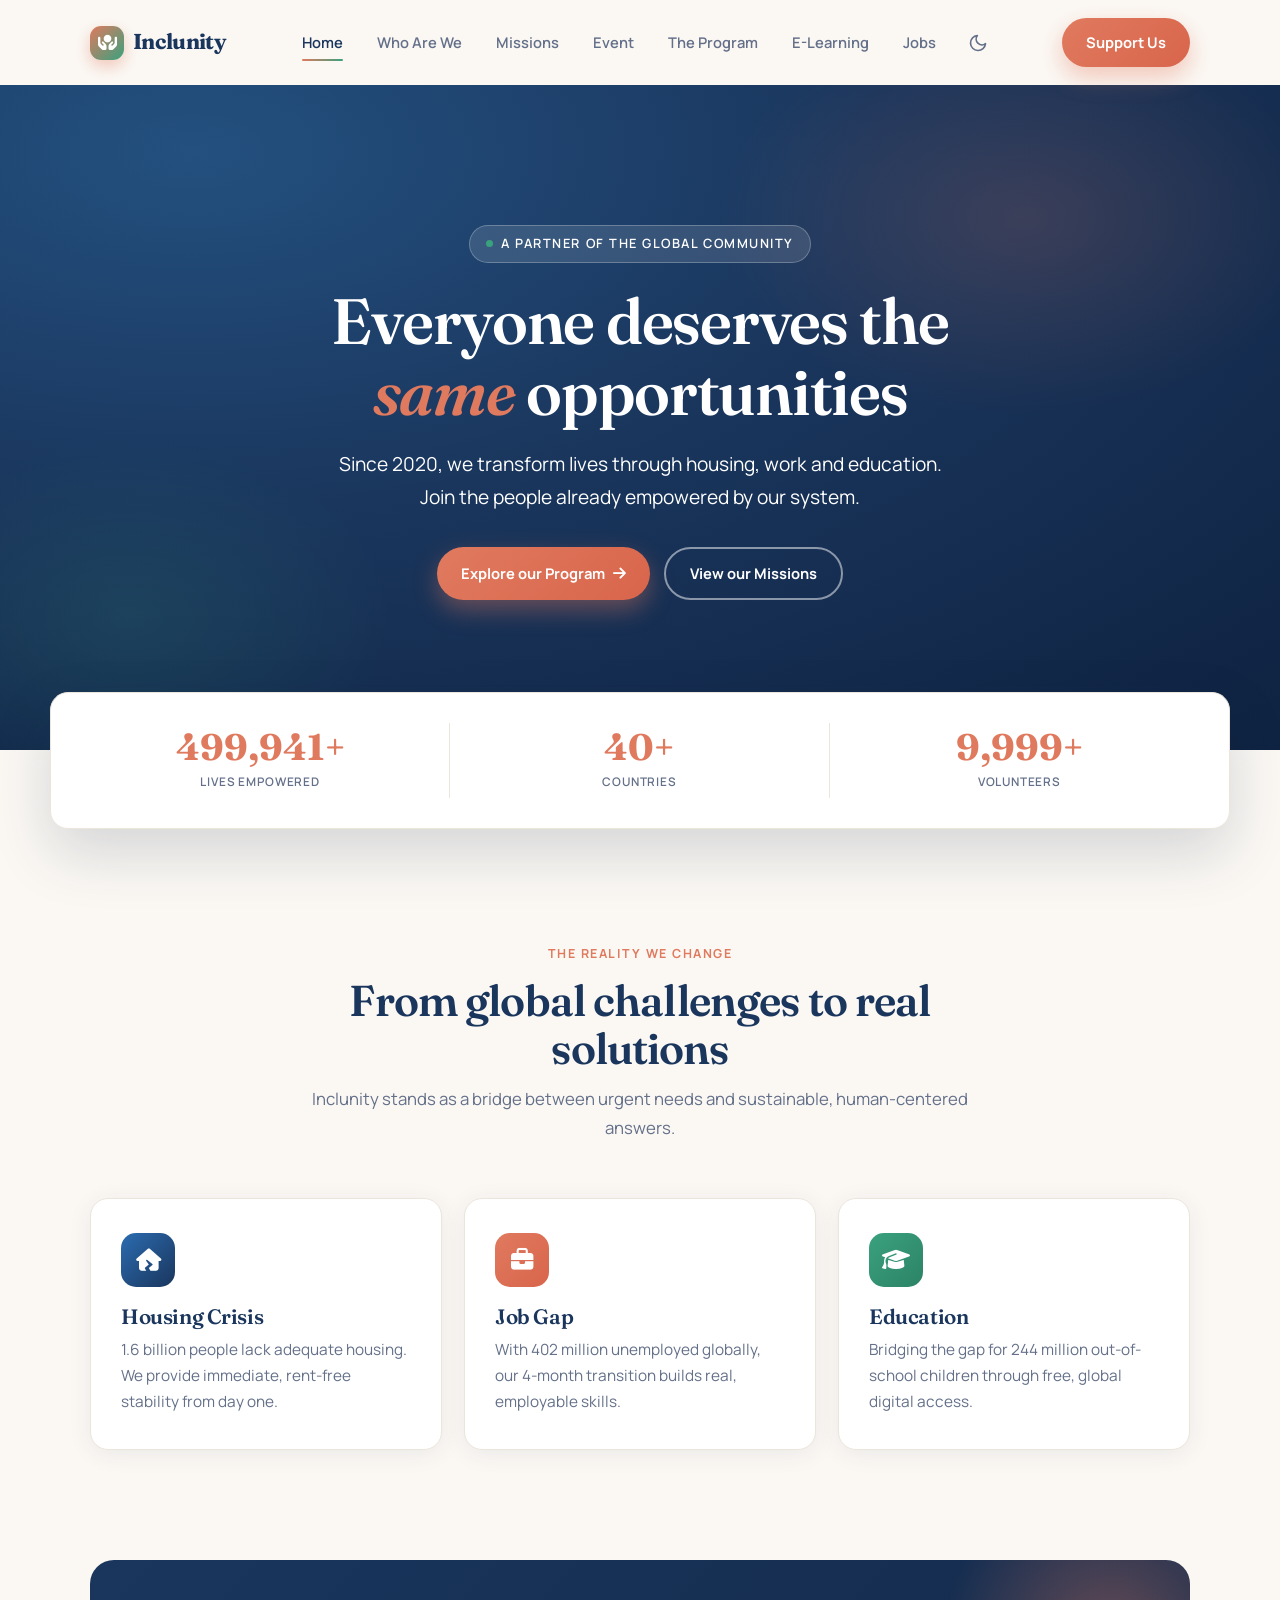
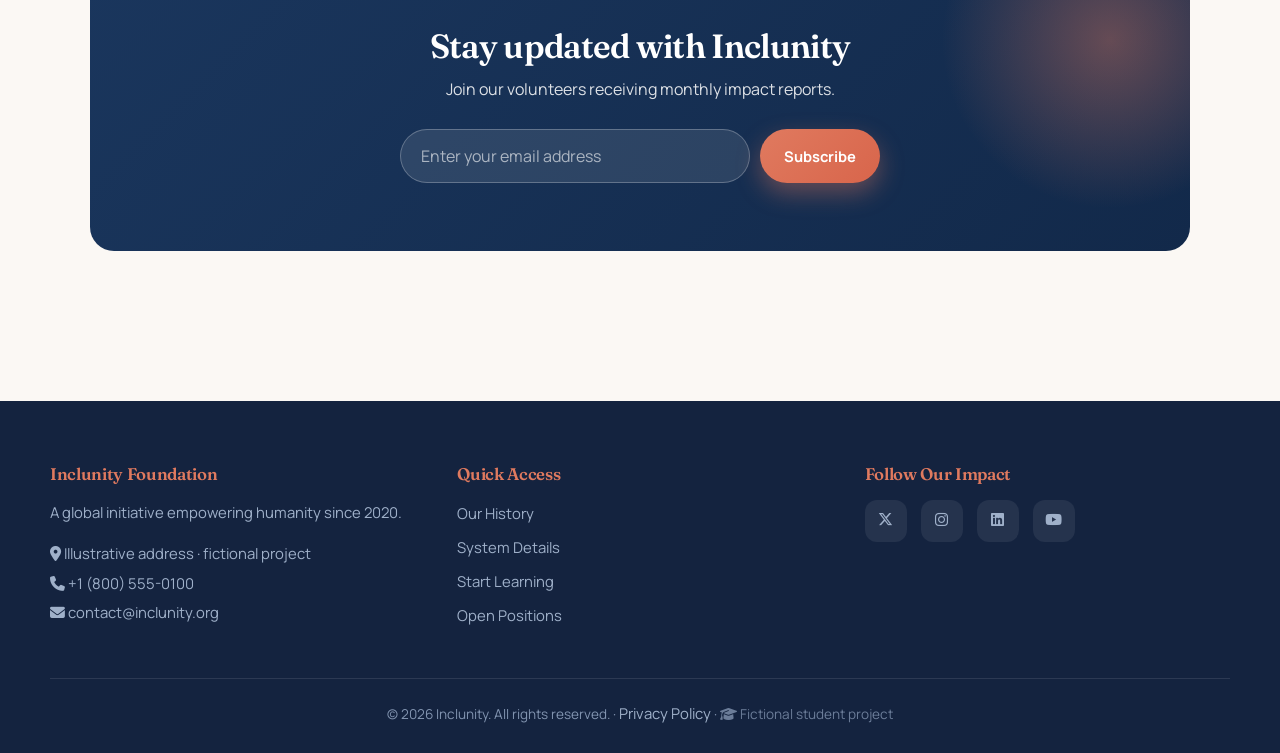
==== commit 54f228b4: "v2 finallll" ====
--- a/index.html
+++ b/index.html
@@ -1,160 +1,381 @@
 <!DOCTYPE html>
 <html lang="en">
 <head>
-    <meta charset="UTF-8">
-    <meta name="viewport" content="width=device-width, initial-scale=1.0, viewport-fit=cover">
-    <meta name="theme-color" content="#1a365d">
-    <title>Inclunity | Empowering Humanity</title>
-    <link href="https://fonts.googleapis.com/css2?family=Inter:wght@300;400;600&family=Playfair+Display:wght@700&display=swap" rel="stylesheet">
-    <link rel="stylesheet" href="https://cdnjs.cloudflare.com/ajax/libs/font-awesome/6.4.0/css/all.min.css">
-    <link rel="stylesheet" href="assets/css/styles.css">
+<meta charset="UTF-8">
+<meta name="viewport" content="width=device-width, initial-scale=1.0, viewport-fit=cover">
+<meta name="theme-color" content="#14233f">
+<title>Inclunity | Empowering Humanity</title>
+<link rel="preconnect" href="https://fonts.googleapis.com">
+<link rel="preconnect" href="https://fonts.gstatic.com" crossorigin>
+<link href="https://fonts.googleapis.com/css2?family=Fraunces:opsz,wght@9..144,500;9..144,600;9..144,700&family=Manrope:wght@400;500;600;700&display=swap" rel="stylesheet">
+<link rel="stylesheet" href="https://cdnjs.cloudflare.com/ajax/libs/font-awesome/6.5.1/css/all.min.css">
+<link rel="stylesheet" href="assets/css/styles.css">
 </head>
 <body>
-        <header>
-        <nav>
-            <a href="index.html" class="logo"><i class="fa-solid fa-hands-holding-circle"></i> Inclunity</a>
-            <div class="nav-actions">
-                <a href="event.html" class="btn-donate nav-support">Support Us</a>
-                <button class="hamburger" id="hamburger" aria-label="Toggle menu" aria-expanded="false">
-                    <span></span><span></span><span></span>
-                </button>
-            </div>
-        </nav>
-        <ul class="nav-links" id="nav-menu">
-            <li><a href="index.html">Home</a></li>
-            <li><a href="about.html">Who Are We</a></li>
-            <li><a href="missions.html">Missions</a></li>
-            <li><a href="event.html">Event</a></li>
-            <li><a href="program.html">The Program</a></li>
-            <li><a href="elearning.html">E-Learning</a></li>
-            <li><a href="jobs.html">Jobs</a></li>
-        </ul>
-    </header>
-
-    <main>
-        <section class="hero">
-            <div>
-                <span class="tag" style="background: rgba(255,255,255,0.15); color: white; border: 1px solid rgba(255,255,255,0.3); padding: 5px 15px; border-radius: 20px; font-size: 0.8rem; text-transform: uppercase;">A Partner of the Global Community</span>
-                <h1>Everyone Deserves The Same Opportunities</h1>
-                <p>Since 2020, we've been transforming lives through housing, work, and education. Join the 500,000+ people already empowered by our system.</p>
-                <div class="hero-cta">
-                    <a href="program.html" class="btn-donate" style="font-size: 1.05rem; padding: 15px 36px;">Explore our Program</a>
-                    <a href="missions.html" class="btn-primary" style="background: transparent; border: 2px solid white; color: white;">View Our Missions</a>
-                </div>
-            </div>
-        </section>
-
-        <!-- STAT STRIP — mobile-first impact numbers -->
-        <div class="stat-strip">
-            <div class="stat-strip-item">
-                <span class="stat-num" data-count="500000" data-suffix="+">500,000+</span>
-                <span class="stat-label">Lives Empowered</span>
-            </div>
-            <div class="stat-strip-item">
-                <span class="stat-num" data-count="40" data-suffix="+">40+</span>
-                <span class="stat-label">Countries</span>
-            </div>
-            <div class="stat-strip-item">
-                <span class="stat-num" data-count="10000" data-suffix="+">10,000+</span>
-                <span class="stat-label">Volunteers</span>
-            </div>
-        </div>
-
-        <section class="container" style="padding: 80px 20px;">
-            <h2 class="section-title">The Reality We Change</h2>
-            <p class="section-subtitle">Inclunity stands as a bridge between global challenges and sustainable solutions.</p>
-            
-            <div class="grid-3">
-                <div class="card">
-                    <i class="fa-solid fa-house-crack" style="color: #e74c3c;"></i>
-                    <h3>Housing Crisis</h3>
-                    <p>1.6 billion people lack adequate housing. We provide immediate, rent-free stability.</p>
-                </div>
-                <div class="card" style="border: 2px solid var(--accent-color);">
-                    <i class="fa-solid fa-briefcase" style="color: var(--accent-color);"></i>
-                    <h3>Job Gap</h3>
-                    <p>With 402 million unemployed globally, our 4-month transition builds real-world skills.</p>
-                </div>
-                <div class="card">
-                    <i class="fa-solid fa-graduation-cap" style="color: #3498db;"></i>
-                    <h3>Education</h3>
-                    <p>Bridging the gap for the 244 million children out of school through global digital access.</p>
-                </div>
-            </div>
-        </section>
-
-        <!-- Newsletter -->
-        <section class="newsletter-strip">
-            <h3>Stay Updated with Inclunity</h3>
-            <p>Join our 10,000+ volunteers receiving monthly impact reports.</p>
-            <form class="newsletter-form">
-                <input type="email" placeholder="Enter your email address" required>
-                <button type="submit" class="btn-donate" style="border: none; cursor: pointer; flex-shrink: 0;">Subscribe</button>
-            </form>
-        </section>
-    </main>
-
-    <footer>
-        <div class="footer-grid">
-            <div>
-                <h4>Inclunity Foundation</h4>
-                <p style="color: #A0AEC0;">A global initiative empowering humanity since 2020.</p>
-                <div style="margin-top: 20px; font-size: 0.9rem; color: #A0AEC0; line-height: 2;">
-                    <p><i class="fa-solid fa-location-dot"></i> 1 Apple Park Way, Cupertino, CA 95014</p>
-                    <p><i class="fa-solid fa-phone"></i> +1 (800) 555-UNIT</p>
-                    <p><i class="fa-solid fa-envelope"></i> contact@inclunity.org</p>
-                </div>
-            </div>
-            <div>
-                <h4>Quick Access</h4>
-                <ul style="list-style: none; line-height: 2.5;">
-                    <li><a href="about.html">Our History</a></li>
-                    <li><a href="program.html">System Details</a></li>
-                    <li><a href="elearning.html">Start Learning</a></li>
-                    <li><a href="jobs.html">Open Positions</a></li>
-                </ul>
-            </div>
-            <div>
-                <h4>Follow Our Impact</h4>
-                <div style="display: flex; gap: 20px; font-size: 1.5rem; margin-top: 15px;">
-                    <a href="#"><i class="fa-brands fa-x-twitter"></i></a>
-                    <a href="#"><i class="fa-brands fa-instagram"></i></a>
-                    <a href="#"><i class="fa-brands fa-linkedin"></i></a>
-                    <a href="#"><i class="fa-brands fa-youtube"></i></a>
-                </div>
-            </div>
-        </div>
-        <div class="copyright">
-            &copy; 2026 Inclunity. All rights reserved. | <a href="#" style="color: #A0AEC0; text-decoration: none;">Privacy Policy</a> | <span style="opacity: 0.8;"><i class="fa-solid fa-robot"></i> Website generated by AI</span>
-        </div>
-    </footer>
-    <script src="assets/js/main.js"></script>
-
+<header class="site-header" id="header">
+  <div class="bar">
+    <a href="index.html" class="brand"><span class="mark"><i class="fa-solid fa-hands-holding-circle" aria-hidden="true"></i></span> Inclunity</a>
+    <nav class="nav" id="nav" aria-label="Primary">
+      <a href="index.html" class="active" aria-current="page">Home</a>
+      <a href="about.html">Who Are We</a>
+      <a href="missions.html">Missions</a>
+      <a href="event.html">Event</a>
+      <a href="program.html">The Program</a>
+      <a href="elearning.html">E-Learning</a>
+      <a href="jobs.html">Jobs</a>
+      <button class="nav-theme" id="theme-toggle" type="button" aria-label="Toggle dark mode" title="Toggle dark mode">
+        <svg class="ico ico-moon" viewBox="0 0 24 24" fill="none" stroke="currentColor" stroke-width="2" stroke-linecap="round" stroke-linejoin="round" aria-hidden="true"><path d="M21 12.8A9 9 0 1 1 11.2 3a7 7 0 0 0 9.8 9.8z"/></svg>
+        <svg class="ico ico-sun" viewBox="0 0 24 24" fill="none" stroke="currentColor" stroke-width="2" stroke-linecap="round" stroke-linejoin="round" aria-hidden="true"><circle cx="12" cy="12" r="4"/><path d="M12 2v2M12 20v2M4.9 4.9l1.4 1.4M17.7 17.7l1.4 1.4M2 12h2M20 12h2M4.9 19.1l1.4-1.4M17.7 6.3l1.4-1.4"/></svg>
+      </button>
+    </nav>
+    <div class="actions">
+      <a href="event.html" class="btn btn-accent desktop-only">Support Us</a>
+      <button class="hamburger" id="hamburger" type="button" aria-label="Open menu" aria-expanded="false" aria-controls="nav"><span></span><span></span><span></span></button>
+    </div>
+  </div>
+</header>
+<main>
+  <section class="hero">
+    <span class="eyebrow reveal-load d1"><span class="dot"></span> A partner of the global community</span>
+    <h1 class="reveal-load d2">Everyone deserves the <span class="hl">same</span> opportunities</h1>
+    <p class="reveal-load d3">Since 2020, we transform lives through housing, work and education. Join the people already empowered by our system.</p>
+    <div class="hero-cta reveal-load d4">
+      <a href="program.html" class="btn btn-accent">Explore our Program <i class="fa-solid fa-arrow-right" aria-hidden="true"></i></a>
+      <a href="missions.html" class="btn btn-ghost">View our Missions</a>
+    </div>
+  </section>
+
+  <div class="stats reveal">
+    <div class="item"><span class="n" data-count="500000" data-suffix="+">0</span><span class="l">Lives empowered</span></div>
+    <div class="item"><span class="n" data-count="40" data-suffix="+">0</span><span class="l">Countries</span></div>
+    <div class="item"><span class="n" data-count="10000" data-suffix="+">0</span><span class="l">Volunteers</span></div>
+  </div>
+
+  <section class="wrap">
+    <div class="head reveal">
+      <span class="kicker">The reality we change</span>
+      <h2>From global challenges to real solutions</h2>
+      <p>Inclunity stands as a bridge between urgent needs and sustainable, human-centered answers.</p>
+    </div>
+    <div class="grid">
+      <article class="card reveal"><div class="ico"><i class="fa-solid fa-house-crack" aria-hidden="true"></i></div><h3>Housing Crisis</h3><p>1.6 billion people lack adequate housing. We provide immediate, rent-free stability from day one.</p></article>
+      <article class="card alt reveal"><div class="ico"><i class="fa-solid fa-briefcase" aria-hidden="true"></i></div><h3>Job Gap</h3><p>With 402 million unemployed globally, our 4-month transition builds real, employable skills.</p></article>
+      <article class="card green reveal"><div class="ico"><i class="fa-solid fa-graduation-cap" aria-hidden="true"></i></div><h3>Education</h3><p>Bridging the gap for 244 million out-of-school children through free, global digital access.</p></article>
+    </div>
+  </section>
+
+  <section class="wrap tight">
+    <div class="news reveal">
+      <h3>Stay updated with Inclunity</h3>
+      <p>Join our volunteers receiving monthly impact reports.</p>
+      <form id="newsletter-form">
+        <label for="nl" class="sr-only">Email address</label>
+        <input id="nl" type="email" placeholder="Enter your email address" autocomplete="email" required>
+        <button class="btn btn-accent" type="submit">Subscribe</button>
+      </form>
+    </div>
+  </section>
+</main>
+<footer class="foot">
+  <div class="foot-grid">
+    <div>
+      <h4>Inclunity Foundation</h4>
+      <p>A global initiative empowering humanity since 2020.</p>
+      <address>
+        <div><i class="fa-solid fa-location-dot" aria-hidden="true"></i> Illustrative address &middot; fictional project</div>
+        <div><i class="fa-solid fa-phone" aria-hidden="true"></i> +1 (800) 555-0100</div>
+        <div><i class="fa-solid fa-envelope" aria-hidden="true"></i> contact@inclunity.org</div>
+      </address>
+    </div>
+    <div>
+      <h4>Quick Access</h4>
+      <ul>
+        <li><a href="about.html">Our History</a></li>
+        <li><a href="program.html">System Details</a></li>
+        <li><a href="elearning.html">Start Learning</a></li>
+        <li><a href="jobs.html">Open Positions</a></li>
+      </ul>
+    </div>
+    <div>
+      <h4>Follow Our Impact</h4>
+      <nav class="socials" aria-label="Social media">
+        <a href="#" aria-label="Twitter / X"><i class="fa-brands fa-x-twitter" aria-hidden="true"></i></a>
+        <a href="#" aria-label="Instagram"><i class="fa-brands fa-instagram" aria-hidden="true"></i></a>
+        <a href="#" aria-label="LinkedIn"><i class="fa-brands fa-linkedin" aria-hidden="true"></i></a>
+        <a href="#" aria-label="YouTube"><i class="fa-brands fa-youtube" aria-hidden="true"></i></a>
+      </nav>
+    </div>
+  </div>
+  <div class="copy">&copy; 2026 Inclunity. All rights reserved. &middot; <a href="#">Privacy Policy</a> &middot; <span style="opacity:.8"><i class="fa-solid fa-graduation-cap" aria-hidden="true"></i> Fictional student project</span></div>
+</footer>
+<button class="totop" id="totop" aria-label="Back to top"><svg viewBox="0 0 24 24" fill="none" stroke="currentColor" stroke-width="2.5" stroke-linecap="round" stroke-linejoin="round" aria-hidden="true"><path d="M12 19V5M5 12l7-7 7 7"/></svg></button>
 <script>
-(function(){
-    var btn  = document.getElementById('hamburger');
-    var menu = document.getElementById('nav-menu');
-    if (!btn || !menu) return;
-    btn.addEventListener('click', function(e){
-        e.stopPropagation();
-        var o = menu.classList.toggle('open');
-        btn.classList.toggle('open', o);
-        btn.setAttribute('aria-expanded', String(o));
+/* ============================================================
+   INCLUNITY — main.js
+   Navigation + thème + micro-interactions + logique par page.
+   Header/footer sont en HTML simple dans chaque fichier : ce
+   script ne fait qu'ajouter du comportement, jamais le menu lui-même.
+   ============================================================ */
+(function () {
+    'use strict';
+
+    var reduce = window.matchMedia('(prefers-reduced-motion: reduce)').matches;
+
+    /* ---------- MENU (une seule logique) ---------- */
+    var header = document.getElementById('header');
+    var burger = document.getElementById('hamburger');
+    var nav    = document.getElementById('nav');
+
+    if (header && burger && nav) {
+        var closeMenu = function () {
+            nav.classList.remove('open');
+            burger.classList.remove('open');
+            burger.setAttribute('aria-expanded', 'false');
+            burger.setAttribute('aria-label', 'Open menu');
+        };
+        burger.addEventListener('click', function (e) {
+            e.stopPropagation();
+            var open = nav.classList.toggle('open');
+            burger.classList.toggle('open', open);
+            burger.setAttribute('aria-expanded', String(open));
+            burger.setAttribute('aria-label', open ? 'Close menu' : 'Open menu');
+        });
+        nav.addEventListener('click', function (e) { if (e.target.closest('a')) closeMenu(); });
+        document.addEventListener('click', function (e) { if (!header.contains(e.target)) closeMenu(); });
+        document.addEventListener('keydown', function (e) { if (e.key === 'Escape') closeMenu(); });
+    }
+
+    /* ---------- THÈME (avec mémorisation) ---------- */
+    var toggle = document.getElementById('theme-toggle');
+    function storedTheme() {
+        try { return localStorage.getItem('inclunity-theme'); } catch (e) { return null; }
+    }
+    function setTheme(t, persist) {
+        document.documentElement.setAttribute('data-theme', t);
+        if (persist) { try { localStorage.setItem('inclunity-theme', t); } catch (e) {} }
+    }
+    setTheme(storedTheme() || (window.matchMedia('(prefers-color-scheme: dark)').matches ? 'dark' : 'light'), false);
+    if (toggle) {
+        toggle.addEventListener('click', function () {
+            var next = document.documentElement.getAttribute('data-theme') === 'dark' ? 'light' : 'dark';
+            setTheme(next, true);
+        });
+    }
+
+    /* ---------- SCROLL : ombre header + back-to-top (rAF) ---------- */
+    var totop = document.getElementById('totop');
+    var ticking = false;
+    function onScroll() {
+        var s = window.scrollY;
+        if (header) header.classList.toggle('scrolled', s > 20);
+        if (totop) totop.classList.toggle('show', s > 500);
+        ticking = false;
+    }
+    window.addEventListener('scroll', function () {
+        if (!ticking) { window.requestAnimationFrame(onScroll); ticking = true; }
+    }, { passive: true });
+    onScroll();
+    if (totop) totop.addEventListener('click', function () {
+        window.scrollTo({ top: 0, behavior: reduce ? 'auto' : 'smooth' });
     });
-    menu.addEventListener('click', function(e){
-        if(e.target.tagName==='A'){
-            menu.classList.remove('open');
-            btn.classList.remove('open');
+
+    /* ---------- APPARITIONS AU SCROLL ---------- */
+    var reveals = document.querySelectorAll('.reveal');
+    if (reveals.length && 'IntersectionObserver' in window && !reduce) {
+        reveals.forEach(function (el) { el.classList.add('is-pre'); }); // masquage posé par le JS uniquement
+        var ro = new IntersectionObserver(function (es) {
+            es.forEach(function (en) { if (en.isIntersecting) { en.target.classList.add('in'); ro.unobserve(en.target); } });
+        }, { threshold: 0.15 });
+        reveals.forEach(function (el) { ro.observe(el); });
+    }
+    /* sans JS / sans IntersectionObserver : .reveal n'est jamais masqué -> contenu visible */
+
+    /* ---------- COMPTEURS ANIMÉS ---------- */
+    function animateCount(el) {
+        var target = parseInt(el.dataset.count, 10) || 0;
+        var suffix = el.dataset.suffix || '';
+        var start = null, dur = 1700;
+        function frame(ts) {
+            if (start === null) start = ts;
+            var p = Math.min((ts - start) / dur, 1);
+            var eased = 1 - Math.pow(1 - p, 3);
+            el.textContent = Math.round(target * eased).toLocaleString('en-US') + suffix;
+            if (p < 1) window.requestAnimationFrame(frame);
         }
+        window.requestAnimationFrame(frame);
+    }
+    var counters = document.querySelectorAll('.n[data-count]');
+    if (counters.length && 'IntersectionObserver' in window && !reduce) {
+        var co = new IntersectionObserver(function (es) {
+            es.forEach(function (en) { if (en.isIntersecting) { animateCount(en.target); co.unobserve(en.target); } });
+        }, { threshold: 0.5 });
+        counters.forEach(function (el) { co.observe(el); });
+    } else {
+        counters.forEach(function (el) { el.textContent = (parseInt(el.dataset.count, 10) || 0).toLocaleString('en-US') + (el.dataset.suffix || ''); });
+    }
+
+    /* ---------- TOAST ---------- */
+    var toastWrap = document.getElementById('toast-container');
+    if (!toastWrap) { toastWrap = document.createElement('div'); toastWrap.id = 'toast-container'; document.body.appendChild(toastWrap); }
+    function showToast(msg, type, duration) {
+        type = type || 'default'; duration = duration || 4000;
+        var t = document.createElement('div');
+        t.className = 'toast ' + type;
+        t.setAttribute('role', 'status');
+        t.textContent = msg;
+        toastWrap.appendChild(t);
+        requestAnimationFrame(function () { requestAnimationFrame(function () { t.classList.add('show'); }); });
+        setTimeout(function () {
+            t.classList.remove('show');
+            t.addEventListener('transitionend', function () { t.remove(); }, { once: true });
+        }, duration);
+    }
+
+    /* ---------- NEWSLETTER ---------- */
+    var nlForm = document.getElementById('newsletter-form');
+    if (nlForm) {
+        nlForm.addEventListener('submit', function (e) {
+            e.preventDefault();
+            var email = nlForm.querySelector('input[type="email"]');
+            if (email && email.value.trim()) { showToast('🎉 Thank you! You\'ll receive our next impact report.', 'success'); nlForm.reset(); }
+        });
+    }
+
+    /* ---------- BOUTONS "APPLY NOW" ---------- */
+    document.querySelectorAll('[data-apply]').forEach(function (a) {
+        a.addEventListener('click', function (e) {
+            e.preventDefault();
+            var card = a.closest('.card') || document;
+            var title = card.querySelector('h3');
+            showToast('📩 Redirecting to application for ' + (title ? title.textContent : 'this position') + '…', 'info');
+        });
     });
-    document.addEventListener('click', function(e){
-        if(!document.querySelector('header').contains(e.target)){
-            menu.classList.remove('open');
-            btn.classList.remove('open');
+
+    /* ---------- BOUTON "REGISTER" (event) ---------- */
+    var regBtn = document.getElementById('register-btn');
+    if (regBtn) {
+        regBtn.addEventListener('click', function () { showToast('🎬 You\'re registered! Check your email for details.', 'success'); });
+    }
+
+    /* ---------- COUNTDOWN (event) ---------- */
+    var countdown = document.getElementById('countdown');
+    if (countdown) {
+        var target = new Date('2026-06-26T09:00:00');
+        var pad = function (n) { return String(n).padStart(2, '0'); };
+        var cdD = document.getElementById('cd-days');
+        var cdH = document.getElementById('cd-hours');
+        var cdM = document.getElementById('cd-min');
+        var cdS = document.getElementById('cd-sec');
+        var tick = function () {
+            var diff = target - new Date();
+            if (diff <= 0) {
+                countdown.innerHTML = '<p style="color:var(--accent);font-size:1.4rem;font-weight:700;">🔴 Live Now!</p>';
+                clearInterval(timer); return;
+            }
+            cdD.textContent = pad(Math.floor(diff / 86400000));
+            cdH.textContent = pad(Math.floor((diff % 86400000) / 3600000));
+            cdM.textContent = pad(Math.floor((diff % 3600000) / 60000));
+            cdS.textContent = pad(Math.floor((diff % 60000) / 1000));
+        };
+        tick();
+        var timer = setInterval(tick, 1000);
+    }
+
+    /* ---------- FORMULAIRE CONTRIBUTION (jobs) ---------- */
+    var contributeCards  = document.querySelectorAll('.contrib-card');
+    var dynamicFields    = document.getElementById('dynamic-fields');
+    var contribForm      = document.getElementById('contribute-form');
+    var submitBtn        = contribForm ? contribForm.querySelector('.contrib-submit') : null;
+    var selectedCategory = document.getElementById('selected-category');
+
+    var fieldConfigs = {
+        skills:   { icon: 'fa-chalkboard-user', title: 'Skills & Teaching', fields: [
+            { id: 'skill-domain', label: 'Your field', type: 'text', placeholder: 'e.g. English, Python…' },
+            { id: 'skill-format', label: 'Format', type: 'select', options: ['Online live', 'Pre-recorded', 'In-person', '1-on-1 mentoring'] },
+            { id: 'skill-avail',  label: 'Weekly availability', type: 'text', placeholder: 'e.g. 2h weekends' },
+            { id: 'skill-level',  label: 'Level', type: 'select', options: ['Beginner', 'Intermediate', 'Advanced', 'All'] },
+            { id: 'skill-detail', label: 'Additional details', type: 'textarea', placeholder: 'Tell us more…', full: true } ] },
+        goods:    { icon: 'fa-box-open', title: 'Goods & Equipment', fields: [
+            { id: 'goods-type', label: 'Type', type: 'text', placeholder: 'Clothing, Computers…' },
+            { id: 'goods-qty',  label: 'Quantity', type: 'text', placeholder: 'e.g. 5 boxes' },
+            { id: 'goods-cond', label: 'Condition', type: 'select', options: ['New', 'Like new', 'Good', 'Acceptable'] },
+            { id: 'goods-ship', label: 'Pickup / delivery', type: 'select', options: ['Pickup only', 'Local delivery', 'Can ship'] },
+            { id: 'goods-desc', label: 'Details', type: 'textarea', placeholder: 'Photos, location…', full: true } ] },
+        services: { icon: 'fa-handshake', title: 'Services & Pro Bono', fields: [
+            { id: 'svc-type',  label: 'Service', type: 'text', placeholder: 'Legal, Medical, Translation…' },
+            { id: 'svc-hours', label: 'Hours/month', type: 'text', placeholder: 'e.g. 4h' },
+            { id: 'svc-dur',   label: 'Duration', type: 'select', options: ['One-time', '1-3 months', '3-6 months', 'Ongoing'] },
+            { id: 'svc-mode',  label: 'Mode', type: 'select', options: ['Remote', 'In-person', 'Both'] },
+            { id: 'svc-desc',  label: 'Describe your offer', type: 'textarea', placeholder: 'What can you bring?', full: true } ] },
+        funding:  { icon: 'fa-circle-dollar-to-slot', title: 'Funding & Donations', fields: [
+            { id: 'fund-type', label: 'Type', type: 'select', options: ['One-time', 'Monthly', 'Project sponsorship', 'Corporate grant'] },
+            { id: 'fund-amt',  label: 'Amount (USD)', type: 'text', placeholder: 'e.g. 500' },
+            { id: 'fund-dest', label: 'Destination', type: 'select', options: ['Where most needed', 'Housing', 'E-Learning', 'Healthcare'] },
+            { id: 'fund-msg',  label: 'Message', type: 'textarea', placeholder: 'Any notes…', full: true } ] },
+        other:    { icon: 'fa-lightbulb', title: 'My Own Idea', fields: [
+            { id: 'idea-title', label: 'Title', type: 'text', placeholder: 'Short name' },
+            { id: 'idea-reach', label: 'Estimated reach', type: 'text', placeholder: 'How many people?' },
+            { id: 'idea-desc',  label: 'Describe your idea', type: 'textarea', placeholder: 'What problem does it solve?', full: true } ] }
+    };
+
+    function esc(s) { return String(s).replace(/"/g, '&quot;'); }
+
+    function buildFields(type) {
+        if (!dynamicFields) return;
+        var cfg = fieldConfigs[type];
+        if (!cfg) return;
+        var html = '<div class="fields-header"><i class="fa-solid ' + cfg.icon + '" aria-hidden="true"></i>' + cfg.title + '</div><div class="fields-grid">';
+        cfg.fields.filter(function (f) { return !f.full; }).forEach(function (f) {
+            html += '<div class="field-group"><label for="' + f.id + '">' + f.label + '</label>';
+            if (f.type === 'select') {
+                html += '<select id="' + f.id + '" name="' + f.id + '">' + f.options.map(function (o) { return '<option>' + o + '</option>'; }).join('') + '</select>';
+            } else if (f.type === 'textarea') {
+                html += '<textarea id="' + f.id + '" name="' + f.id + '" rows="3" placeholder="' + esc(f.placeholder) + '"></textarea>';
+            } else {
+                html += '<input type="text" id="' + f.id + '" name="' + f.id + '" placeholder="' + esc(f.placeholder) + '">';
+            }
+            html += '</div>';
+        });
+        html += '</div>';
+        cfg.fields.filter(function (f) { return f.full; }).forEach(function (f) {
+            html += '<div class="field-group full"><label for="' + f.id + '">' + f.label + '</label><textarea id="' + f.id + '" name="' + f.id + '" rows="4" placeholder="' + esc(f.placeholder) + '"></textarea></div>';
+        });
+        html += '<div class="contact-fields"><div class="field-group"><label for="c-name">Your name</label><input type="text" id="c-name" name="name" autocomplete="name" placeholder="Sophie Martin" required></div><div class="field-group"><label for="c-email">Your email</label><input type="email" id="c-email" name="email" autocomplete="email" placeholder="sophie@example.com" required></div></div>';
+        dynamicFields.innerHTML = html;
+        dynamicFields.classList.add('visible');
+        if (submitBtn) submitBtn.style.display = 'inline-flex';
+        if (window.innerWidth <= 768) setTimeout(function () { dynamicFields.scrollIntoView({ behavior: 'smooth', block: 'start' }); }, 350);
+    }
+
+    contributeCards.forEach(function (card) {
+        function activate() {
+            contributeCards.forEach(function (c) { c.classList.remove('selected'); c.setAttribute('aria-pressed', 'false'); });
+            card.classList.add('selected'); card.setAttribute('aria-pressed', 'true');
+            if (selectedCategory) selectedCategory.value = card.dataset.type;
+            buildFields(card.dataset.type);
         }
+        card.setAttribute('aria-pressed', 'false');
+        card.addEventListener('click', activate);
+        card.addEventListener('keydown', function (e) { if (e.key === 'Enter' || e.key === ' ') { e.preventDefault(); activate(); } });
     });
+
+    if (contribForm) {
+        contribForm.addEventListener('submit', function (e) {
+            e.preventDefault();
+            var name = document.getElementById('c-name'), email = document.getElementById('c-email');
+            if (!name || !name.value.trim() || !email || !email.value.trim()) { showToast('Please fill in your name and email.', 'default'); return; }
+            if (submitBtn) { submitBtn.disabled = true; submitBtn.innerHTML = '<i class="fa-solid fa-spinner fa-spin" aria-hidden="true"></i> Sending…'; }
+            setTimeout(function () {
+                showToast('✅ Thank you ' + name.value.trim() + '! We\'ll be in touch soon.', 'success', 6000);
+                contribForm.reset();
+                contributeCards.forEach(function (c) { c.classList.remove('selected'); c.setAttribute('aria-pressed', 'false'); });
+                if (dynamicFields) { dynamicFields.classList.remove('visible'); dynamicFields.innerHTML = ''; }
+                if (submitBtn) { submitBtn.disabled = false; submitBtn.style.display = 'none'; submitBtn.innerHTML = '<i class="fa-solid fa-paper-plane" aria-hidden="true"></i> Submit my contribution'; }
+            }, 1200);
+        });
+    }
+
 })();
 </script>
-
 </body>
 </html>
--- a/assets/css/styles.css
+++ b/assets/css/styles.css
@@ -1,693 +1,378 @@
 /* ============================================================
-   VARIABLES & DESIGN TOKENS
+   INCLUNITY — styles.css
+   Identité "humanitaire chaleureuse" : navy de confiance,
+   terracotta humaine, vert espoir. Mode clair + sombre.
    ============================================================ */
-   :root {
-    --primary-color: #1a365d;
-    --secondary-color: #2b6cb0;
-    --accent-color: #ecc94b;
-    --text-color: #2d3748;
-    --text-light: #718096;
-    --bg-color: #f7fafc;
-    --white: #ffffff;
-    --card-shadow: 0 4px 24px rgba(26, 54, 93, 0.07);
-    --card-shadow-hover: 0 20px 48px rgba(26, 54, 93, 0.14);
-    --radius: 16px;
-    --radius-sm: 8px;
-    --transition: 0.35s cubic-bezier(0.4, 0, 0.2, 1);
-    --font-main: 'Inter', sans-serif;
-    --font-heading: 'Playfair Display', serif;
-}
-
-/* ============================================================
-   RESET & BASE
-   ============================================================ */
-*, *::before, *::after { box-sizing: border-box; margin: 0; padding: 0; }
-
-html {
-    scroll-behavior: smooth;
-    -webkit-font-smoothing: antialiased;
-    -webkit-text-size-adjust: 100%;
-}
-
-body {
-    font-family: var(--font-main);
-    color: var(--text-color);
-    background-color: var(--bg-color);
-    line-height: 1.7;
-    overflow-x: hidden;
-}
-
-h1, h2, h3, h4, .logo { font-family: var(--font-heading); line-height: 1.2; }
-img { max-width: 100%; height: auto; display: block; }
-a, button { touch-action: manipulation; }
-
-::-webkit-scrollbar { width: 6px; }
-::-webkit-scrollbar-track { background: transparent; }
-::-webkit-scrollbar-thumb { background: var(--secondary-color); border-radius: 3px; }
-:focus-visible { outline: 2px solid var(--accent-color); outline-offset: 3px; border-radius: 4px; }
-
-/* ============================================================
-   SCROLL PROGRESS
-   ============================================================ */
-.scroll-progress {
-    position: fixed; top: 0; left: 0;
-    height: 3px; width: 0%;
-    background: linear-gradient(90deg, var(--accent-color), var(--secondary-color));
-    z-index: 9999; pointer-events: none; transition: width 0.1s linear;
-}
-
-
-/* ============================================================
-   NAVIGATION — version finale
-   ============================================================ */
-header {
-    background: #ffffff;
-    box-shadow: 0 1px 0 rgba(0,0,0,0.06);
-    position: sticky;
-    top: 0;
-    z-index: 1000;
-    overflow: visible; /* OBLIGATOIRE pour le dropdown absolu */
-    transition: box-shadow 0.3s;
-}
-header.scrolled {
-    box-shadow: 0 4px 20px rgba(0,0,0,0.08);
-    backdrop-filter: blur(12px);
-}
-nav {
-    display: flex;
-    align-items: center;
-    justify-content: space-between;
-    padding: 0 5%;
-    max-width: 1280px;
-    margin: 0 auto;
-    height: 64px;
-    flex-wrap: nowrap;
-    position: relative;
-}
-.logo {
-    font-size: 1.4rem;
-    color: #1a365d;
-    text-decoration: none;
-    font-weight: 700;
-    letter-spacing: -0.02em;
-    white-space: nowrap;
-    flex-shrink: 0;
-}
-.logo:hover { opacity: 0.75; }
-
-/* Liens desktop — flex row, cachés sur mobile */
-.nav-links {
-    list-style: none;
-    margin: 0;
-    padding: 0;
-    /* DESKTOP : inline dans la nav */
-    display: flex;
-    flex-direction: row;
-    align-items: center;
-    gap: 1.6rem;
-    /* Reset dropdown styles (desktop) */
-    position: static;
-    background: transparent;
-    box-shadow: none;
-    border: none;
-}
-.nav-links a {
-    text-decoration: none;
-    color: #2d3748;
-    font-weight: 600;
-    font-size: 0.88rem;
-    white-space: nowrap;
-    position: relative;
-    padding-bottom: 2px;
-    transition: color 0.3s;
-}
-.nav-links a::after {
-    content: '';
-    position: absolute;
-    bottom: -2px; left: 0;
-    width: 0; height: 2px;
-    background: #ecc94b;
-    border-radius: 2px;
-    transition: width 0.3s;
-}
-.nav-links a:hover::after, .nav-links a.active::after { width: 100%; }
-.nav-links a:hover, .nav-links a.active { color: #1a365d; }
-
-/* Groupe actions à droite */
-.nav-actions {
-    display: flex;
-    align-items: center;
-    gap: 12px;
-    flex-shrink: 0;
-}
-
-/* Hamburger — caché sur desktop */
-.hamburger {
-    display: none;
-    flex-direction: column;
-    justify-content: center;
-    align-items: center;
-    gap: 5px;
-    width: 44px;
-    height: 44px;
-    background: none;
-    border: none;
-    cursor: pointer;
-    border-radius: 8px;
-    flex-shrink: 0;
-    transition: background 0.2s;
-}
-.hamburger:hover { background: #f0f4f8; }
-.hamburger span {
-    display: block;
-    width: 22px; height: 2px;
-    background: #1a365d;
-    border-radius: 2px;
-    transition: transform 0.3s, opacity 0.3s;
-    pointer-events: none;
-}
-.hamburger.open span:nth-child(1) { transform: translateY(7px) rotate(45deg); }
-.hamburger.open span:nth-child(2) { opacity: 0; }
-.hamburger.open span:nth-child(3) { transform: translateY(-7px) rotate(-45deg); }
-
-/* ─── MOBILE ≤768px ─── */
-@media (max-width: 768px) {
-    /* Hamburger visible */
-    .hamburger { display: flex; }
-
-    /* Bouton Support Us et login cachés dans la nav */
-    .nav-support { display: none !important; }
-    .nav-actions .login-link { display: none !important; }
-
-    /* Liens : cachés par défaut, dropdown quand .open */
-    .nav-links {
-        display: none;
-        flex-direction: column;
-        position: absolute;
-        top: 64px;       /* hauteur exacte de nav */
-        left: 0;
-        right: 0;
-        background: #ffffff;
-        border-top: 3px solid #ecc94b;
-        box-shadow: 0 8px 24px rgba(0,0,0,0.13);
-        z-index: 9999;
-        gap: 0;
-        align-items: stretch;
-        animation: navDown 0.2s ease;
-    }
-    .nav-links.open {
-        display: flex;
-    }
-    @keyframes navDown {
-        from { opacity: 0; transform: translateY(-6px); }
-        to   { opacity: 1; transform: translateY(0); }
-    }
-    .nav-links li {
-        width: 100%;
-        border-bottom: 1px solid #f0f4f8;
-    }
-    .nav-links li:last-child { border-bottom: none; }
-    .nav-links a {
-        display: block;
-        padding: 16px 24px;
-        font-size: 1rem;
-        color: #2d3748;
-    }
-    .nav-links a:hover { background: #f7fafc; }
-    .nav-links a::after { display: none; }
-}
-
-/* ============================================================
-   BOUTONS
-   ============================================================ */
-.btn-donate, .btn-primary {
-    background: var(--primary-color);
-    color: var(--white);
-    padding: 10px 24px;
-    border-radius: 100px;
-    text-decoration: none;
-    font-weight: 600;
-    font-size: 0.88rem;
-    transition: background var(--transition), box-shadow var(--transition);
-    border: none;
-    cursor: pointer;
-    display: inline-flex;
-    align-items: center;
-    justify-content: center;
-    white-space: nowrap;
-    min-height: 42px;
-    position: relative;
-    overflow: hidden;
-}
-.btn-donate:hover, .btn-primary:hover {
-    background: var(--secondary-color);
-    box-shadow: 0 6px 20px rgba(43,108,176,0.35);
-}
-
-/* ============================================================
-   FAB (Support Us flottant sur mobile)
-   ============================================================ */
-.fab-support {
-    display: none;
-    position: fixed;
-    bottom: calc(env(safe-area-inset-bottom, 0px) + 74px);
-    right: 20px;
-    z-index: 900;
-    background: var(--accent-color);
-    color: var(--primary-color);
-    width: 52px; height: 52px;
-    border-radius: 50%;
-    align-items: center;
-    justify-content: center;
-    font-size: 1.2rem;
-    box-shadow: 0 4px 20px rgba(236,201,75,0.5);
-    text-decoration: none;
-    border: none;
-    cursor: pointer;
-    transition: transform 0.2s, box-shadow 0.2s;
-}
-.fab-support:hover { transform: scale(1.08); }
-
-/* ============================================================
-   HERO
-   ============================================================ */
-.hero {
-    background: linear-gradient(135deg, var(--primary-color) 0%, var(--secondary-color) 100%);
-    color: var(--white);
-    text-align: center;
-    padding: 120px 20px;
-    position: relative;
-    overflow: hidden;
-}
-.hero::before {
-    content: '';
-    position: absolute; inset: 0;
-    background: url("data:image/svg+xml,%3Csvg width='60' height='60' viewBox='0 0 60 60' xmlns='http://www.w3.org/2000/svg'%3E%3Cg fill='none'%3E%3Cg fill='%23ffffff' fill-opacity='0.03'%3E%3Cpath d='M36 34v-4h-2v4h-4v2h4v4h2v-4h4v-2h-4zm0-30V0h-2v4h-4v2h4v4h2V6h4V4h-4zM6 34v-4H4v4H0v2h4v4h2v-4h4v-2H6zM6 4V0H4v4H0v2h4v4h2V6h4V4H6z'/%3E%3C/g%3E%3C/g%3E%3C/svg%3E");
-    pointer-events: none;
-}
-.hero h1 {
-    font-size: clamp(2rem, 5vw, 3.8rem);
-    margin-bottom: 20px;
-    letter-spacing: -0.03em;
-    text-shadow: 0 2px 20px rgba(0,0,0,0.15);
-}
-.hero p {
-    font-size: clamp(1rem, 2vw, 1.15rem);
-    max-width: 680px;
-    margin: 0 auto 30px;
-    opacity: 0.88;
-}
-.hero-cta {
-    display: flex;
-    gap: 16px;
-    justify-content: center;
-    flex-wrap: wrap;
-    margin-top: 8px;
-}
-
-/* ============================================================
-   STAT STRIP
-   ============================================================ */
-.stat-strip {
-    background: var(--primary-color);
-    padding: 28px 24px;
-    display: grid;
-    grid-template-columns: repeat(3, 1fr);
-    text-align: center;
-}
-.stat-strip-item {
-    padding: 8px 12px;
-    border-right: 1px solid rgba(255,255,255,0.1);
-}
-.stat-strip-item:last-child { border-right: none; }
-.stat-strip-item .stat-num {
-    font-family: var(--font-heading);
-    font-size: clamp(1.4rem, 4vw, 2rem);
-    color: var(--accent-color);
-    font-weight: 700;
-    display: block;
-    line-height: 1;
-    margin-bottom: 4px;
-}
-.stat-strip-item .stat-label {
-    font-size: 0.72rem;
-    color: rgba(255,255,255,0.7);
-    font-weight: 600;
-    letter-spacing: 0.04em;
-    text-transform: uppercase;
-}
-
-/* ============================================================
-   CONTAINER & TYPO
-   ============================================================ */
-.container { max-width: 1200px; margin: 0 auto; padding: 90px 24px; }
-.section-title {
-    text-align: center;
-    font-size: clamp(1.7rem, 4vw, 2.6rem);
-    color: var(--primary-color);
-    margin-bottom: 14px;
-    letter-spacing: -0.02em;
-}
-.section-subtitle {
-    text-align: center;
-    font-size: 1.05rem;
-    color: var(--text-light);
-    margin-bottom: 60px;
-    max-width: 720px;
-    margin-left: auto;
-    margin-right: auto;
-    line-height: 1.8;
-}
-
-/* ============================================================
-   GRILLES & CARTES
-   ============================================================ */
-.grid-3 {
-    display: grid;
-    grid-template-columns: repeat(auto-fit, minmax(280px, 1fr));
-    gap: 28px;
-}
-.card {
-    background: var(--white);
-    padding: 40px 32px;
-    border-radius: var(--radius);
-    box-shadow: var(--card-shadow);
-    text-align: center;
-    transition: transform var(--transition), box-shadow var(--transition);
-    border: 1px solid #edf2f7;
-    position: relative;
-    overflow: hidden;
-}
-.card::before {
-    content: '';
-    position: absolute;
-    top: 0; left: 0; right: 0;
-    height: 3px;
-    background: linear-gradient(90deg, var(--accent-color), var(--secondary-color));
-    transform: scaleX(0);
-    transform-origin: left;
-    transition: transform var(--transition);
-}
-.card:hover::before { transform: scaleX(1); }
-.card:hover { transform: translateY(-6px); box-shadow: var(--card-shadow-hover); }
-.card i { font-size: 2.4rem; color: var(--secondary-color); margin-bottom: 20px; display: block; }
-.card h3 { font-size: 1.3rem; margin-bottom: 10px; color: var(--primary-color); }
-.card p { color: var(--text-light); font-size: 0.95rem; }
-
-/* ============================================================
-   TAGS
-   ============================================================ */
-.tag {
-    display: inline-flex;
-    align-items: center;
-    gap: 5px;
-    padding: 5px 14px;
-    border-radius: 100px;
-    font-size: 0.8rem;
-    font-weight: 600;
-    margin-bottom: 14px;
-    background: #ebf8ff;
-    color: var(--secondary-color);
-}
-
-/* ============================================================
-   TIMELINE
-   ============================================================ */
-.timeline {
-    max-width: 760px;
-    margin: 0 auto;
-    position: relative;
-    padding-left: 44px;
-    border-left: 3px solid #dbe8f5;
-}
-.timeline-item { margin-bottom: 50px; position: relative; }
-.timeline-item::before {
-    content: '';
-    position: absolute;
-    left: -52px; top: 6px;
-    width: 18px; height: 18px;
-    background: var(--accent-color);
-    border: 3px solid var(--white);
-    border-radius: 50%;
-    box-shadow: 0 0 0 4px rgba(43,108,176,0.15);
-}
-.timeline-content {
-    background: var(--white);
-    padding: 28px 32px;
-    border-radius: var(--radius-sm);
-    box-shadow: var(--card-shadow);
-    transition: box-shadow var(--transition);
-}
-.timeline-content:hover { box-shadow: var(--card-shadow-hover); }
-.timeline-content h3 { color: var(--primary-color); margin-bottom: 8px; font-size: 1.25rem; }
-
-/* ============================================================
-   FOOTER
-   ============================================================ */
-footer {
-    background: var(--primary-color);
-    color: var(--white);
-    padding: 70px 24px 24px;
-}
-.footer-grid {
-    max-width: 1200px;
-    margin: 0 auto 50px;
-    display: grid;
-    grid-template-columns: repeat(auto-fit, minmax(220px, 1fr));
-    gap: 50px;
-}
-.footer-grid h4 { font-size: 1.1rem; margin-bottom: 18px; color: var(--accent-color); }
-.footer-grid a { color: #A0AEC0; text-decoration: none; font-size: 0.92rem; transition: color var(--transition); }
-.footer-grid a:hover { color: var(--white); }
-.footer-grid li { margin-bottom: 6px; list-style: none; }
-.copyright {
-    text-align: center;
-    padding-top: 24px;
-    border-top: 1px solid rgba(255,255,255,0.08);
-    color: #718096;
-    font-size: 0.85rem;
-    max-width: 1200px;
-    margin: 0 auto;
-}
-
-/* ============================================================
-   TOAST
-   ============================================================ */
-#toast-container {
-    position: fixed;
-    bottom: 28px; right: 28px;
-    z-index: 9998;
-    display: flex;
-    flex-direction: column;
-    gap: 10px;
-    pointer-events: none;
-}
-.toast {
-    background: var(--primary-color);
-    color: var(--white);
-    padding: 14px 22px;
-    border-radius: var(--radius-sm);
-    font-size: 0.92rem;
-    max-width: 380px;
-    opacity: 0;
-    transform: translateY(20px);
-    transition: opacity 0.4s, transform 0.4s;
-    border-left: 4px solid var(--accent-color);
-    pointer-events: auto;
-}
-.toast.toast-success { border-left-color: #48bb78; }
-.toast.toast-info { border-left-color: var(--secondary-color); }
-.toast.toast-show { opacity: 1; transform: translateY(0); }
-
-/* ============================================================
-   CONTRIBUTIONS (jobs.html)
-   ============================================================ */
-.contributions-section { margin-top: 100px; padding-top: 80px; border-top: 1px solid #edf2f7; }
-.contribute-grid {
-    display: grid;
-    grid-template-columns: repeat(5, 1fr);
-    gap: 16px;
-    margin-bottom: 36px;
-}
-.contribute-card {
-    background: var(--white);
-    border: 2px solid #edf2f7;
-    border-radius: var(--radius);
-    padding: 28px 16px;
-    text-align: center;
-    cursor: pointer;
-    transition: border-color var(--transition), background var(--transition), transform var(--transition);
-    user-select: none;
-}
-.contribute-card:hover { border-color: var(--secondary-color); transform: translateY(-4px); }
-.contribute-card.selected {
-    border-color: var(--primary-color);
-    background: linear-gradient(135deg, #ebf8ff, #e6f0fb);
-}
-.contribute-card i { font-size: 2rem; color: var(--secondary-color); margin-bottom: 12px; display: block; }
-.contribute-card.selected i { color: var(--primary-color); }
-.contribute-card span { font-size: 0.85rem; font-weight: 600; color: var(--text-color); display: block; line-height: 1.3; }
-
-#dynamic-fields {
-    background: var(--white);
-    border-radius: var(--radius);
-    border: 1px solid #e2e8f0;
-    overflow: hidden;
-    max-height: 0;
-    opacity: 0;
-    transition: max-height 0.6s cubic-bezier(0.4,0,0.2,1), opacity 0.4s, padding 0.4s;
-}
-#dynamic-fields.fields-visible { max-height: 900px; opacity: 1; padding: 36px; }
-
-.fields-header {
-    display: flex; align-items: center; gap: 12px;
-    margin-bottom: 28px; padding-bottom: 18px;
-    border-bottom: 1px solid #edf2f7;
-    font-family: var(--font-heading); font-size: 1.2rem;
-    color: var(--primary-color);
-}
-.fields-header i { color: var(--accent-color); }
-.fields-grid { display: grid; grid-template-columns: 1fr 1fr; gap: 20px; margin-bottom: 24px; }
-.contact-fields { display: grid; grid-template-columns: 1fr 1fr; gap: 20px; padding-top: 24px; border-top: 1px solid #edf2f7; }
-.field-group { display: flex; flex-direction: column; gap: 7px; }
-.field-group.full { grid-column: 1 / -1; }
-.field-group label { font-size: 0.82rem; font-weight: 700; letter-spacing: 0.06em; text-transform: uppercase; color: var(--text-light); }
-.field-group input, .field-group select, .field-group textarea {
-    width: 100%;
-    padding: 12px 16px;
-    border: 1.5px solid #e2e8f0;
-    border-radius: var(--radius-sm);
-    font-family: var(--font-main);
-    font-size: 16px; /* 16px minimum pour éviter le zoom iOS */
-    color: var(--text-color);
-    background: var(--bg-color);
-    outline: none;
-    resize: vertical;
-    transition: border-color var(--transition), box-shadow var(--transition);
-}
-.field-group input:focus, .field-group select:focus, .field-group textarea:focus {
-    border-color: var(--secondary-color);
-    box-shadow: 0 0 0 3px rgba(43,108,176,0.12);
-    background: var(--white);
-}
-.field-group select {
-    appearance: none;
-    background-image: url("data:image/svg+xml,%3Csvg xmlns='http://www.w3.org/2000/svg' width='12' height='8' viewBox='0 0 12 8'%3E%3Cpath fill='%23718096' d='M6 8L0 0h12z'/%3E%3C/svg%3E");
-    background-repeat: no-repeat;
-    background-position: right 14px center;
-    padding-right: 36px;
-}
-.contrib-submit {
-    display: none; align-items: center; gap: 10px;
-    margin-top: 28px; padding: 14px 36px;
-    background: var(--primary-color); color: white;
-    border: none; border-radius: 100px;
-    font-weight: 700; font-size: 1rem; cursor: pointer;
-    font-family: var(--font-main); min-height: 52px;
-    transition: background var(--transition);
-}
-.contrib-submit:hover { background: var(--secondary-color); }
-
-/* ============================================================
-   NEWSLETTER
-   ============================================================ */
-.newsletter-strip { background: #f8f9fa; padding: 60px 24px; text-align: center; }
-.newsletter-strip h3 { font-family: var(--font-heading); color: var(--primary-color); font-size: 1.6rem; margin-bottom: 10px; }
-.newsletter-strip p { color: var(--text-light); margin-bottom: 28px; }
-.newsletter-form { max-width: 500px; margin: 0 auto; display: flex; gap: 10px; }
-.newsletter-form input[type="email"] {
-    flex: 1; padding: 14px 18px;
-    border-radius: 100px; border: 1.5px solid #e2e8f0;
-    font-family: var(--font-main); font-size: 16px;
-    background: var(--white); outline: none; min-height: 50px;
-    transition: border-color var(--transition);
-}
-.newsletter-form input[type="email"]:focus { border-color: var(--secondary-color); }
-
-/* ============================================================
-   ANIMATIONS
-   ============================================================ */
-.fade-in-hidden { opacity: 0; transform: translateY(24px); transition: opacity 0.7s cubic-bezier(0.4,0,0.2,1), transform 0.7s cubic-bezier(0.4,0,0.2,1); }
-.fade-in-visible { opacity: 1; transform: translateY(0); }
-
-/* ============================================================
-   RESPONSIVE — DESKTOP ≥769px : on affiche les liens nav
-   ============================================================ */
-
-
-/* ============================================================
-   RESPONSIVE — MOBILE ≤768px
-   ============================================================ */
-@media (max-width: 768px) {
-
-    /* === NAV === */
-    /* hamburger visible, btn-donate et login cachés */
-    .hamburger { display: flex; }
-    .nav-actions .btn-donate { display: none; }
-    .nav-actions .login-link { display: none; }
-
-    /* la nav-links n'a PAS de display:none ici car il est déjà géré
-       par le défaut global. On surcharge seulement quand .nav-open */
-
-    /* === BOTTOM NAV + FAB === */
-    .mobile-bottom-nav { display: block; }
-    .fab-support { display: flex; }
-    footer { padding-bottom: calc(80px + env(safe-area-inset-bottom, 0px)); }
-    #toast-container { bottom: 90px; right: 16px; left: 16px; }
-    .toast { max-width: 100%; }
-
-    /* === HERO === */
-    .hero { padding: 64px 20px 72px; transform: none !important; }
-    .hero h1 { font-size: clamp(1.8rem, 8vw, 2.4rem); }
-    .hero-cta { flex-direction: column; align-items: center; }
-    .hero-cta .btn-donate, .hero-cta .btn-primary { width: 100%; max-width: 300px; }
-
-    /* === LAYOUT === */
-    .container { padding: 52px 18px; }
-    .section-subtitle { font-size: 0.97rem; margin-bottom: 36px; }
-    .grid-3 { grid-template-columns: 1fr; gap: 16px; }
-    .card { padding: 26px 20px; transform: none !important; }
-
-    /* === TIMELINE === */
-    .timeline { padding-left: 28px; }
-    .timeline-item::before { left: -37px; width: 14px; height: 14px; }
-    .timeline-content { padding: 18px 16px; }
-    .timeline-content h3 { font-size: 1.05rem; }
-
-    /* === FOOTER === */
-    .footer-grid { grid-template-columns: 1fr; gap: 28px; margin-bottom: 28px; }
-
-    /* === CONTRIBUTIONS === */
-    .contributions-section { margin-top: 60px; padding-top: 48px; }
-    .contribute-grid { grid-template-columns: repeat(3, 1fr); gap: 10px; }
-    .contribute-card { padding: 18px 8px; }
-    .contribute-card i { font-size: 1.4rem; }
-    .contribute-card span { font-size: 0.72rem; }
-    #dynamic-fields.fields-visible { padding: 18px; }
-    .fields-grid, .contact-fields { grid-template-columns: 1fr; }
-    .contrib-submit { width: 100%; justify-content: center; }
-
-    /* === NEWSLETTER === */
-    .newsletter-form { flex-direction: column; }
-    .newsletter-form input[type="email"], .newsletter-form .btn-donate { width: 100%; border-radius: var(--radius-sm); }
-}
-
-/* ============================================================
-   RESPONSIVE — PETIT MOBILE ≤480px
-   ============================================================ */
-@media (max-width: 480px) {
-    .logo { font-size: 1.2rem; }
-    .hero { padding: 52px 16px 64px; }
-    .section-title { font-size: 1.55rem; }
-    .card { padding: 20px 14px; }
-    .mobile-bottom-nav a span { display: none; }
-    .mobile-bottom-nav a i { font-size: 1.3rem; }
-}
-
-/* ============================================================
-   PRINT
-   ============================================================ */
-@media print {
-    header, footer, .mobile-bottom-nav, .fab-support, .scroll-progress, #toast-container { display: none; }
-    .container { padding: 20px; }
-}+
+/* ---------- TOKENS ---------- */
+:root{
+  --ink:#14233f;
+  --primary:#1a365d;
+  --secondary:#2b6cb0;
+  --accent:#e07a5f;          /* terracotta */
+  --accent-deep:#d8654b;
+  --accent-2:#3aa17e;        /* vert espoir */
+  --bg:#fbf8f4;
+  --surface:#ffffff;
+  --surface-2:#f4efe8;
+  --text:#283449;
+  --text-soft:#647089;
+  --border:#ece5db;
+  --shadow:0 4px 24px rgba(20,35,63,.07);
+  --shadow-lg:0 24px 60px rgba(20,35,63,.16);
+  --radius:18px;
+  --radius-sm:10px;
+  --maxw:1180px;
+  --font-display:'Fraunces',Georgia,serif;
+  --font-body:'Manrope',system-ui,-apple-system,sans-serif;
+  --ease:cubic-bezier(.4,0,.2,1);
+}
+html[data-theme="dark"]{
+  --primary:#0e1830;
+  --secondary:#7aa7df;
+  --accent:#f0936f;
+  --accent-deep:#e07a5f;
+  --accent-2:#52c79c;
+  --bg:#0d1626;
+  --surface:#142039;
+  --surface-2:#1a2845;
+  --text:#e7ecf5;
+  --text-soft:#9aa6bd;
+  --border:#22304d;
+  --shadow:0 4px 24px rgba(0,0,0,.35);
+  --shadow-lg:0 24px 60px rgba(0,0,0,.5);
+}
+
+/* ---------- RESET & BASE ---------- */
+*,*::before,*::after{box-sizing:border-box;margin:0;padding:0}
+html{scroll-behavior:smooth;-webkit-text-size-adjust:100%}
+body{
+  font-family:var(--font-body);color:var(--text);background:var(--bg);
+  line-height:1.7;overflow-x:hidden;-webkit-font-smoothing:antialiased;
+  transition:background .4s var(--ease),color .4s var(--ease);
+}
+h1,h2,h3,h4{font-family:var(--font-display);line-height:1.12;font-weight:600;letter-spacing:-.02em;color:var(--primary)}
+html[data-theme="dark"] h1,html[data-theme="dark"] h2,html[data-theme="dark"] h3,html[data-theme="dark"] h4{color:var(--text)}
+a{color:inherit;text-decoration:none}
+img{max-width:100%;height:auto;display:block}
+ul{list-style:none}
+:focus-visible{outline:2.5px solid var(--accent);outline-offset:3px;border-radius:6px}
+.sr-only{position:absolute;width:1px;height:1px;padding:0;margin:-1px;overflow:hidden;clip:rect(0,0,0,0);white-space:nowrap;border:0}
+::-webkit-scrollbar{width:8px}
+::-webkit-scrollbar-thumb{background:var(--accent);border-radius:4px}
+
+/* ---------- BUTTONS ---------- */
+.btn{display:inline-flex;align-items:center;justify-content:center;gap:8px;font-family:var(--font-body);
+  font-weight:700;font-size:.92rem;padding:12px 24px;border-radius:100px;border:none;cursor:pointer;
+  min-height:46px;white-space:nowrap;transition:transform .25s var(--ease),box-shadow .25s var(--ease),background .25s var(--ease)}
+.btn-primary{background:var(--primary);color:#fff}
+html[data-theme="dark"] .btn-primary{background:var(--secondary);color:#0d1626}
+.btn-primary:hover{transform:translateY(-2px);box-shadow:0 12px 28px rgba(26,54,93,.35)}
+.btn-accent{background:linear-gradient(135deg,var(--accent),var(--accent-deep));color:#fff;box-shadow:0 10px 24px rgba(224,122,95,.4)}
+.btn-accent:hover{transform:translateY(-2px);box-shadow:0 16px 34px rgba(224,122,95,.5)}
+.btn-ghost{background:transparent;border:2px solid rgba(255,255,255,.5);color:#fff}
+.btn-ghost:hover{background:rgba(255,255,255,.12)}
+.btn-light{background:#fff;color:var(--primary)}
+.btn-light:hover{transform:translateY(-2px);box-shadow:var(--shadow-lg)}
+
+/* ---------- HEADER / NAV ---------- */
+.site-header{position:sticky;top:0;z-index:1000;transition:all .35s var(--ease)}
+.site-header .bar{display:flex;align-items:center;justify-content:space-between;gap:16px;
+  max-width:var(--maxw);margin:0 auto;padding:18px clamp(18px,5vw,40px);transition:padding .35s var(--ease)}
+.site-header.scrolled{background:color-mix(in srgb,var(--surface) 80%,transparent);
+  backdrop-filter:blur(14px) saturate(1.4);box-shadow:0 1px 0 var(--border),var(--shadow)}
+.site-header.scrolled .bar{padding-top:12px;padding-bottom:12px}
+.brand{font-family:var(--font-display);font-weight:700;font-size:1.35rem;color:var(--primary);
+  display:inline-flex;align-items:center;gap:9px;letter-spacing:-.03em}
+html[data-theme="dark"] .brand{color:var(--text)}
+.brand .mark{display:grid;place-items:center;width:34px;height:34px;border-radius:11px;
+  background:linear-gradient(135deg,var(--accent),var(--accent-2));color:#fff;font-size:.95rem;
+  box-shadow:0 6px 16px rgba(224,122,95,.4)}
+.nav{display:flex;align-items:center;gap:6px}
+.nav a{position:relative;padding:8px 14px;font-weight:600;font-size:.92rem;color:var(--text-soft);
+  border-radius:10px;transition:color .25s var(--ease),background .25s var(--ease)}
+.nav a:hover,.nav a.active{color:var(--primary)}
+html[data-theme="dark"] .nav a:hover,html[data-theme="dark"] .nav a.active{color:var(--text)}
+.nav a.active::after{content:"";position:absolute;left:14px;right:14px;bottom:2px;height:2px;
+  border-radius:2px;background:linear-gradient(90deg,var(--accent),var(--accent-2))}
+.nav-theme{display:inline-flex;align-items:center;gap:10px;border:none;background:transparent;cursor:pointer;
+  color:var(--text-soft);padding:8px 12px;border-radius:10px;transition:color .25s var(--ease),background .25s var(--ease)}
+.nav-theme:hover{color:var(--primary);background:var(--bg)}
+html[data-theme="dark"] .nav-theme:hover{color:var(--text)}
+.nav-theme .ico{display:block;width:20px;height:20px}
+.nav-theme .ico-sun{display:none}
+html[data-theme="dark"] .nav-theme .ico-moon{display:none}
+html[data-theme="dark"] .nav-theme .ico-sun{display:block}
+.actions{display:flex;align-items:center;gap:10px}
+.hamburger{display:none;flex-direction:column;gap:5px;width:44px;height:44px;border:1px solid var(--border);
+  background:var(--surface);border-radius:12px;cursor:pointer;align-items:center;justify-content:center}
+.hamburger span{display:block;width:21px;height:2px;border-radius:2px;background:var(--primary);
+  transition:transform .3s var(--ease),opacity .25s var(--ease)}
+html[data-theme="dark"] .hamburger span{background:var(--text)}
+.hamburger.open span:nth-child(1){transform:translateY(7px) rotate(45deg)}
+.hamburger.open span:nth-child(2){opacity:0}
+.hamburger.open span:nth-child(3){transform:translateY(-7px) rotate(-45deg)}
+
+@media(max-width:880px){
+  .desktop-only{display:none}
+  .hamburger{display:flex}
+  .nav{display:flex;position:absolute;top:100%;left:0;right:0;flex-direction:column;gap:0;align-items:stretch;
+    background:var(--surface);border-top:3px solid var(--accent);box-shadow:var(--shadow-lg);
+    padding:8px 0;max-height:0;overflow:hidden;opacity:0;visibility:hidden;
+    transition:max-height .4s var(--ease),opacity .3s var(--ease),visibility .3s}
+  .nav.open{max-height:560px;opacity:1;visibility:visible}
+  .nav a{padding:15px 28px;border-radius:0;font-size:1rem;color:var(--text)}
+  .nav a:active{background:var(--bg)}
+  .nav a.active::after{display:none}
+  .nav a.active{background:color-mix(in srgb,var(--accent) 12%,transparent)}
+  .nav-theme{width:100%;justify-content:flex-start;padding:16px 28px;border-top:1px solid var(--border);
+    margin-top:6px;border-radius:0;color:var(--text)}
+}
+
+/* ---------- HERO ---------- */
+.hero{position:relative;color:#fff;text-align:center;overflow:hidden;
+  padding:clamp(72px,12vw,140px) clamp(18px,5vw,40px) clamp(90px,14vw,150px);
+  background:radial-gradient(120% 120% at 15% 10%,#23507f 0%,var(--primary) 45%,#0f2342 100%)}
+.hero::before{content:"";position:absolute;inset:0;opacity:.5;pointer-events:none;
+  background:radial-gradient(40% 50% at 80% 20%,rgba(224,122,95,.35),transparent 60%),
+            radial-gradient(35% 45% at 10% 80%,rgba(58,161,126,.30),transparent 60%)}
+.hero>*{position:relative;z-index:1}
+.eyebrow{display:inline-flex;align-items:center;gap:8px;font-weight:600;font-size:.8rem;text-transform:uppercase;
+  letter-spacing:.12em;padding:7px 16px;border-radius:100px;background:rgba(255,255,255,.12);
+  border:1px solid rgba(255,255,255,.25);margin-bottom:22px}
+.eyebrow .dot{width:7px;height:7px;border-radius:50%;background:var(--accent-2);
+  box-shadow:0 0 0 0 rgba(58,161,126,.6);animation:pulse 2.2s infinite}
+@keyframes pulse{0%{box-shadow:0 0 0 0 rgba(58,161,126,.6)}70%{box-shadow:0 0 0 9px rgba(58,161,126,0)}100%{box-shadow:0 0 0 0 rgba(58,161,126,0)}}
+.hero h1{color:#fff;font-size:clamp(2.2rem,6vw,4rem);font-weight:600;max-width:15ch;margin:0 auto 20px}
+.hero h1 .hl{font-style:italic;color:var(--accent)}
+.hero p{font-size:clamp(1rem,2vw,1.2rem);max-width:620px;margin:0 auto 34px;opacity:.9}
+.hero-cta{display:flex;gap:14px;justify-content:center;flex-wrap:wrap}
+.hero--image{background:linear-gradient(rgba(15,35,66,.86),rgba(15,35,66,.92)),url('https://images.unsplash.com/photo-1522202176988-66273c2fd55f?auto=format&fit=crop&w=1471&q=80');
+  background-size:cover;background-position:center}
+.hero--image::before{display:none}
+
+/* staggered load */
+.reveal-load{opacity:0;transform:translateY(22px);animation:rise .9s var(--ease) forwards}
+@keyframes rise{to{opacity:1;transform:none}}
+.d1{animation-delay:.05s}.d2{animation-delay:.18s}.d3{animation-delay:.32s}.d4{animation-delay:.46s}
+
+/* ---------- STAT STRIP ---------- */
+.stats{max-width:var(--maxw);margin:-58px auto 0;position:relative;z-index:3;background:var(--surface);
+  border:1px solid var(--border);border-radius:var(--radius);box-shadow:var(--shadow-lg);
+  display:grid;grid-template-columns:repeat(3,1fr);padding:30px 20px;text-align:center}
+.stats .item{padding:6px 14px;border-right:1px solid var(--border)}
+.stats .item:last-child{border-right:none}
+.stats .n{font-family:var(--font-display);font-weight:700;font-size:clamp(1.6rem,4vw,2.3rem);color:var(--accent);line-height:1;display:block}
+.stats .l{font-size:.74rem;text-transform:uppercase;letter-spacing:.07em;color:var(--text-soft);font-weight:600;margin-top:6px;display:block}
+
+/* ---------- SECTION SHELL ---------- */
+.wrap{max-width:var(--maxw);margin:0 auto;padding:clamp(64px,10vw,110px) clamp(18px,5vw,40px)}
+.wrap.tight{padding-top:0}
+.head{text-align:center;max-width:700px;margin:0 auto 56px}
+.head .kicker{color:var(--accent);font-weight:700;text-transform:uppercase;letter-spacing:.12em;font-size:.78rem}
+.head h2{font-size:clamp(1.7rem,4vw,2.7rem);margin:10px 0 12px}
+.head p{color:var(--text-soft);font-size:1.05rem}
+
+/* ---------- CARDS / GRID ---------- */
+.grid{display:grid;grid-template-columns:repeat(auto-fit,minmax(270px,1fr));gap:22px}
+.card{background:var(--surface);border:1px solid var(--border);border-radius:var(--radius);padding:34px 30px;
+  box-shadow:var(--shadow);position:relative;overflow:hidden;transition:transform .4s var(--ease),box-shadow .4s var(--ease)}
+.card::before{content:"";position:absolute;inset:0 0 auto 0;height:4px;transform:scaleX(0);transform-origin:left;
+  background:linear-gradient(90deg,var(--accent),var(--accent-2));transition:transform .45s var(--ease)}
+.card:hover{transform:translateY(-7px);box-shadow:var(--shadow-lg)}
+.card:hover::before{transform:scaleX(1)}
+.card .ico{width:54px;height:54px;border-radius:15px;display:grid;place-items:center;font-size:1.4rem;color:#fff;
+  margin-bottom:18px;background:linear-gradient(135deg,var(--secondary),var(--primary))}
+.card.alt .ico{background:linear-gradient(135deg,var(--accent),var(--accent-deep))}
+.card.green .ico{background:linear-gradient(135deg,var(--accent-2),#2c8366)}
+.card h3{font-size:1.3rem;margin-bottom:8px;color:var(--primary)}
+html[data-theme="dark"] .card h3{color:var(--text)}
+.card p{color:var(--text-soft);font-size:.96rem}
+.card .more{display:inline-flex;align-items:center;gap:6px;margin-top:18px;color:var(--accent);font-weight:700;font-size:.9rem}
+.card .more:hover{gap:10px}
+
+/* ---------- PILL / TAG ---------- */
+.pill{display:inline-flex;align-items:center;gap:6px;padding:5px 14px;border-radius:100px;font-size:.78rem;
+  font-weight:700;background:color-mix(in srgb,var(--secondary) 12%,transparent);color:var(--secondary);margin-bottom:14px}
+.pill.warm{background:color-mix(in srgb,var(--accent) 15%,transparent);color:var(--accent-deep)}
+.pill.green{background:color-mix(in srgb,var(--accent-2) 15%,transparent);color:var(--accent-2)}
+
+/* ---------- FEATURE BAND (navy) ---------- */
+.band{margin-top:80px;background:linear-gradient(135deg,var(--primary),#12294a);border-radius:24px;
+  padding:clamp(40px,7vw,64px) clamp(22px,5vw,40px);color:#fff;text-align:center;position:relative;overflow:hidden}
+.band::after{content:"";position:absolute;width:340px;height:340px;border-radius:50%;right:-90px;top:-90px;
+  background:radial-gradient(circle,rgba(224,122,95,.4),transparent 70%);pointer-events:none}
+.band h3{color:var(--accent);font-size:clamp(1.5rem,3.5vw,2rem);margin-bottom:14px;position:relative}
+.band>p{opacity:.85;max-width:620px;margin:0 auto 28px;position:relative}
+.band-grid{display:grid;grid-template-columns:repeat(auto-fit,minmax(200px,1fr));gap:28px;position:relative;margin-top:8px}
+.band-grid .ico{font-size:2rem;color:var(--accent);margin-bottom:12px;display:block}
+.band-grid strong{display:block;margin-bottom:6px}
+.band-grid p{font-size:.88rem;opacity:.78}
+
+/* ---------- IMPACT NUMBERS ---------- */
+.numbers{margin-top:72px;background:var(--surface);border:1px solid var(--border);border-radius:var(--radius);
+  box-shadow:var(--shadow);padding:50px 40px;text-align:center}
+.numbers h3{font-size:1.5rem;margin-bottom:34px}
+.numbers .row{display:grid;grid-template-columns:repeat(auto-fit,minmax(150px,1fr));gap:28px}
+.numbers .big{font-family:var(--font-display);font-size:2.4rem;color:var(--accent);font-weight:700;line-height:1}
+.numbers .cap{font-size:.85rem;color:var(--text-soft);margin-top:6px}
+
+/* ---------- PARTNERS ---------- */
+.partners{display:flex;justify-content:center;gap:38px;flex-wrap:wrap;align-items:center;margin-top:34px;opacity:.6}
+.partners span{font-size:1.25rem;font-weight:700;color:var(--primary);display:inline-flex;align-items:center;gap:8px}
+html[data-theme="dark"] .partners span{color:var(--text)}
+
+/* ---------- TIMELINE ---------- */
+.timeline{max-width:760px;margin:0 auto;position:relative;padding-left:42px;border-left:3px solid var(--border)}
+.timeline-item{margin-bottom:34px;position:relative}
+.timeline-item::before{content:"";position:absolute;left:-51px;top:6px;width:18px;height:18px;border-radius:50%;
+  background:var(--accent);border:3px solid var(--surface);box-shadow:0 0 0 4px color-mix(in srgb,var(--accent) 25%,transparent)}
+.timeline-content{background:var(--surface);border:1px solid var(--border);padding:24px 28px;border-radius:var(--radius-sm);
+  box-shadow:var(--shadow);transition:box-shadow .35s var(--ease),transform .35s var(--ease)}
+.timeline-content:hover{box-shadow:var(--shadow-lg);transform:translateX(4px)}
+.timeline-content h3{font-size:1.2rem;margin:8px 0 6px}
+.step-tag{display:inline-block;font-size:.72rem;font-weight:700;letter-spacing:.06em;text-transform:uppercase;
+  color:var(--accent-deep);background:color-mix(in srgb,var(--accent) 14%,transparent);padding:4px 12px;border-radius:100px}
+
+/* ---------- COURSE TRACKS ---------- */
+.track{display:flex;align-items:center;gap:16px;background:var(--surface);border:1px solid var(--border);
+  border-radius:var(--radius);padding:18px 22px;margin-bottom:14px;transition:box-shadow .3s var(--ease),transform .3s var(--ease)}
+.track:hover{box-shadow:var(--shadow-lg);transform:translateX(4px)}
+.track .ti{width:48px;height:48px;border-radius:12px;display:grid;place-items:center;font-size:1.3rem;flex-shrink:0;
+  background:color-mix(in srgb,var(--accent-2) 14%,transparent);color:var(--accent-2)}
+.track h4{font-size:1rem;color:var(--primary);margin-bottom:2px}
+html[data-theme="dark"] .track h4{color:var(--text)}
+.track p{font-size:.83rem;color:var(--text-soft)}
+.track .badge{margin-left:auto;font-size:.72rem;font-weight:700;padding:5px 14px;border-radius:100px;white-space:nowrap;flex-shrink:0;
+  background:color-mix(in srgb,var(--accent-2) 14%,transparent);color:var(--accent-2)}
+@media(max-width:480px){.track{flex-wrap:wrap}.track .badge{margin-left:0}}
+
+/* ---------- SPLIT (volunteer) ---------- */
+.split{display:flex;align-items:center;gap:50px;flex-wrap:wrap}
+.split>div{flex:1;min-width:280px}
+.split ul li{padding:4px 0;color:var(--text-soft)}
+.split ul li i{color:var(--accent-2);margin-right:8px}
+.upload-box{background:var(--surface);border:1px solid var(--border);padding:40px;border-radius:var(--radius);box-shadow:var(--shadow)}
+.upload-drop{border:2px dashed var(--border);padding:40px;text-align:center;color:var(--text-soft);border-radius:12px}
+.upload-drop i{font-size:3rem;display:block;margin-bottom:14px;color:var(--secondary)}
+
+/* ---------- EVENT ---------- */
+.event-box{background:linear-gradient(135deg,var(--primary),#0f2342);border-radius:24px;
+  padding:clamp(48px,8vw,80px) clamp(22px,5vw,40px);text-align:center;color:#fff;position:relative;overflow:hidden}
+.event-box::after{content:"";position:absolute;width:380px;height:380px;border-radius:50%;left:-120px;bottom:-120px;
+  background:radial-gradient(circle,rgba(58,161,126,.35),transparent 70%);pointer-events:none}
+.event-box>*{position:relative;z-index:1}
+.event-box h1{color:var(--accent);font-size:clamp(2.2rem,7vw,3.5rem);margin:18px 0}
+.event-box>p{font-size:clamp(1rem,2.5vw,1.25rem);max-width:760px;margin:0 auto 36px;opacity:.9;line-height:1.8}
+.countdown{display:flex;justify-content:center;gap:14px;margin:32px 0;flex-wrap:wrap}
+.cd-block{background:rgba(255,255,255,.1);border:1px solid rgba(255,255,255,.15);border-radius:14px;padding:16px 20px;min-width:74px}
+.cd-block .num{font-family:var(--font-display);font-size:2rem;color:var(--accent);font-weight:700;display:block;line-height:1}
+.cd-block .lab{font-size:.68rem;text-transform:uppercase;letter-spacing:.08em;opacity:.7;margin-top:6px;display:block}
+.watch-strip{display:grid;grid-template-columns:repeat(auto-fit,minmax(180px,1fr));gap:16px;margin-top:54px}
+.watch-card{background:var(--surface);border:1px solid var(--border);border-radius:var(--radius);padding:28px 20px;text-align:center;box-shadow:var(--shadow)}
+.watch-card i{font-size:2rem;color:var(--accent);margin-bottom:12px;display:block}
+.watch-card h4{color:var(--primary);font-size:1rem;margin-bottom:6px}
+html[data-theme="dark"] .watch-card h4{color:var(--text)}
+.watch-card p{font-size:.85rem;color:var(--text-soft)}
+
+/* ---------- TESTIMONIALS ---------- */
+.testi-grid{display:grid;grid-template-columns:repeat(auto-fit,minmax(260px,1fr));gap:20px;margin-top:60px}
+.testi{background:var(--surface);border:1px solid var(--border);border-radius:var(--radius);padding:28px 26px;box-shadow:var(--shadow)}
+.testi blockquote{font-size:.95rem;color:var(--text);font-style:italic;line-height:1.8;margin-bottom:16px}
+.testi .who{display:flex;align-items:center;gap:12px}
+.avatar{width:42px;height:42px;border-radius:50%;display:grid;place-items:center;color:#fff;font-weight:700;font-family:var(--font-display);flex-shrink:0}
+.testi .who strong{font-size:.9rem;display:block}
+.testi .who span{font-size:.8rem;color:var(--text-soft)}
+
+/* ---------- CONTRIBUTION FORM ---------- */
+.contrib{margin-top:100px;padding-top:80px;border-top:1px solid var(--border)}
+.contrib-grid{display:grid;grid-template-columns:repeat(5,1fr);gap:16px;margin-bottom:32px}
+.contrib-card{background:var(--surface);border:2px solid var(--border);border-radius:var(--radius);padding:26px 16px;
+  text-align:center;cursor:pointer;user-select:none;transition:border-color .3s var(--ease),transform .3s var(--ease),background .3s var(--ease)}
+.contrib-card:hover{border-color:var(--accent);transform:translateY(-4px)}
+.contrib-card.selected{border-color:var(--accent);background:color-mix(in srgb,var(--accent) 8%,transparent)}
+.contrib-card i{font-size:1.9rem;color:var(--accent);margin-bottom:12px;display:block}
+.contrib-card span{font-size:.84rem;font-weight:700;color:var(--text);line-height:1.3;display:block}
+#dynamic-fields{background:var(--surface);border:1px solid var(--border);border-radius:var(--radius);overflow:hidden;
+  max-height:0;opacity:0;transition:max-height .6s var(--ease),opacity .4s var(--ease),padding .4s var(--ease)}
+#dynamic-fields.visible{max-height:1100px;opacity:1;padding:36px}
+.fields-header{display:flex;align-items:center;gap:12px;margin-bottom:26px;padding-bottom:18px;border-bottom:1px solid var(--border);
+  font-family:var(--font-display);font-size:1.2rem;color:var(--primary)}
+html[data-theme="dark"] .fields-header{color:var(--text)}
+.fields-header i{color:var(--accent)}
+.fields-grid,.contact-fields{display:grid;grid-template-columns:1fr 1fr;gap:20px}
+.fields-grid{margin-bottom:24px}
+.contact-fields{padding-top:24px;border-top:1px solid var(--border)}
+.field-group{display:flex;flex-direction:column;gap:7px}
+.field-group.full{grid-column:1/-1}
+.field-group label{font-size:.78rem;font-weight:700;letter-spacing:.05em;text-transform:uppercase;color:var(--text-soft)}
+.field-group input,.field-group select,.field-group textarea{width:100%;padding:12px 16px;border:1.5px solid var(--border);
+  border-radius:var(--radius-sm);font-family:var(--font-body);font-size:16px;color:var(--text);background:var(--bg);outline:none;resize:vertical;
+  transition:border-color .3s var(--ease),box-shadow .3s var(--ease)}
+.field-group input:focus,.field-group select:focus,.field-group textarea:focus{border-color:var(--accent);
+  box-shadow:0 0 0 3px color-mix(in srgb,var(--accent) 18%,transparent);background:var(--surface)}
+.contrib-submit{display:none;align-items:center;gap:10px;margin-top:26px;padding:14px 36px;
+  background:linear-gradient(135deg,var(--accent),var(--accent-deep));color:#fff;border:none;border-radius:100px;
+  font-family:var(--font-body);font-weight:700;font-size:1rem;cursor:pointer;min-height:52px;
+  box-shadow:0 10px 24px rgba(224,122,95,.4);transition:transform .25s var(--ease)}
+.contrib-submit:hover{transform:translateY(-2px)}
+
+/* ---------- NEWSLETTER ---------- */
+.news{background:linear-gradient(135deg,var(--primary),#12294a);color:#fff;text-align:center;border-radius:24px;
+  padding:clamp(40px,7vw,68px) clamp(20px,5vw,40px);position:relative;overflow:hidden}
+.news::after{content:"";position:absolute;width:340px;height:340px;border-radius:50%;right:-90px;top:-90px;
+  background:radial-gradient(circle,rgba(224,122,95,.4),transparent 70%);pointer-events:none}
+.news h3{color:#fff;font-size:clamp(1.5rem,3.5vw,2.1rem);margin-bottom:10px;position:relative}
+.news>p{opacity:.85;margin-bottom:26px;position:relative}
+.news form{display:flex;gap:10px;max-width:480px;margin:0 auto;position:relative;flex-wrap:wrap}
+.news input{flex:1;min-width:200px;padding:15px 20px;border-radius:100px;border:1.5px solid rgba(255,255,255,.25);
+  background:rgba(255,255,255,.1);color:#fff;font-family:var(--font-body);font-size:16px;outline:none}
+.news input::placeholder{color:rgba(255,255,255,.6)}
+.news input:focus{border-color:var(--accent);background:rgba(255,255,255,.16)}
+
+/* ---------- FOOTER ---------- */
+.foot{background:var(--ink);color:#fff;padding:64px clamp(18px,5vw,40px) 26px;margin-top:40px}
+html[data-theme="dark"] .foot{background:#0a1120}
+.foot-grid{max-width:var(--maxw);margin:0 auto 42px;display:grid;grid-template-columns:repeat(auto-fit,minmax(220px,1fr));gap:42px}
+.foot h4{color:var(--accent);font-size:1.05rem;margin-bottom:16px}
+.foot p,.foot a,.foot address{color:#9fb0c9;font-size:.93rem}
+.foot a{transition:color .25s}
+.foot a:hover{color:#fff}
+.foot li{margin-bottom:7px}
+.foot address{font-style:normal;line-height:2;margin-top:14px}
+.foot .socials{display:flex;gap:14px;font-size:1.3rem;margin-top:6px}
+.foot .socials a{width:42px;height:42px;border-radius:12px;display:grid;place-items:center;background:rgba(255,255,255,.07);transition:background .25s,transform .25s}
+.foot .socials a:hover{background:var(--accent);color:#fff;transform:translateY(-3px)}
+.copy{max-width:var(--maxw);margin:0 auto;border-top:1px solid rgba(255,255,255,.1);padding-top:22px;text-align:center;color:#8294b0;font-size:.85rem}
+.copy a{color:#9fb0c9}
+.copy a:hover{color:#fff}
+
+/* ---------- REVEAL + BACK TO TOP ---------- */
+.reveal.is-pre{opacity:0;transform:translateY(26px);transition:opacity .7s var(--ease),transform .7s var(--ease)}
+.reveal.in{opacity:1;transform:none}
+.totop{position:fixed;right:22px;bottom:22px;width:48px;height:48px;border-radius:14px;border:none;
+  background:var(--accent);color:#fff;cursor:pointer;display:grid;place-items:center;
+  box-shadow:0 10px 26px rgba(224,122,95,.5);opacity:0;transform:translateY(16px) scale(.9);
+  pointer-events:none;transition:all .35s var(--ease);z-index:900}
+.totop.show{opacity:1;transform:none;pointer-events:auto}
+.totop:hover{transform:translateY(-3px)}
+.totop svg{width:20px;height:20px}
+
+/* ---------- TOAST ---------- */
+#toast-container{position:fixed;bottom:24px;right:24px;left:auto;z-index:1100;display:flex;flex-direction:column;gap:10px;pointer-events:none}
+.toast{background:var(--surface);color:var(--text);border:1px solid var(--border);padding:14px 22px;border-radius:var(--radius-sm);
+  font-size:.92rem;max-width:360px;box-shadow:var(--shadow-lg);border-left:4px solid var(--accent);
+  opacity:0;transform:translateY(20px);transition:opacity .4s var(--ease),transform .4s var(--ease);pointer-events:auto}
+.toast.success{border-left-color:var(--accent-2)}
+.toast.info{border-left-color:var(--secondary)}
+.toast.show{opacity:1;transform:none}
+@media(max-width:560px){#toast-container{right:14px;left:14px}.toast{max-width:100%}}
+
+/* ---------- REDUCED MOTION ---------- */
+@media(prefers-reduced-motion:reduce){
+  *{animation:none!important;scroll-behavior:auto!important;transition-duration:.01ms!important}
+  .reveal.is-pre{opacity:1;transform:none}
+}
+
+/* ---------- PRINT ---------- */
+@media print{.site-header,.foot,.totop,#toast-container{display:none}}
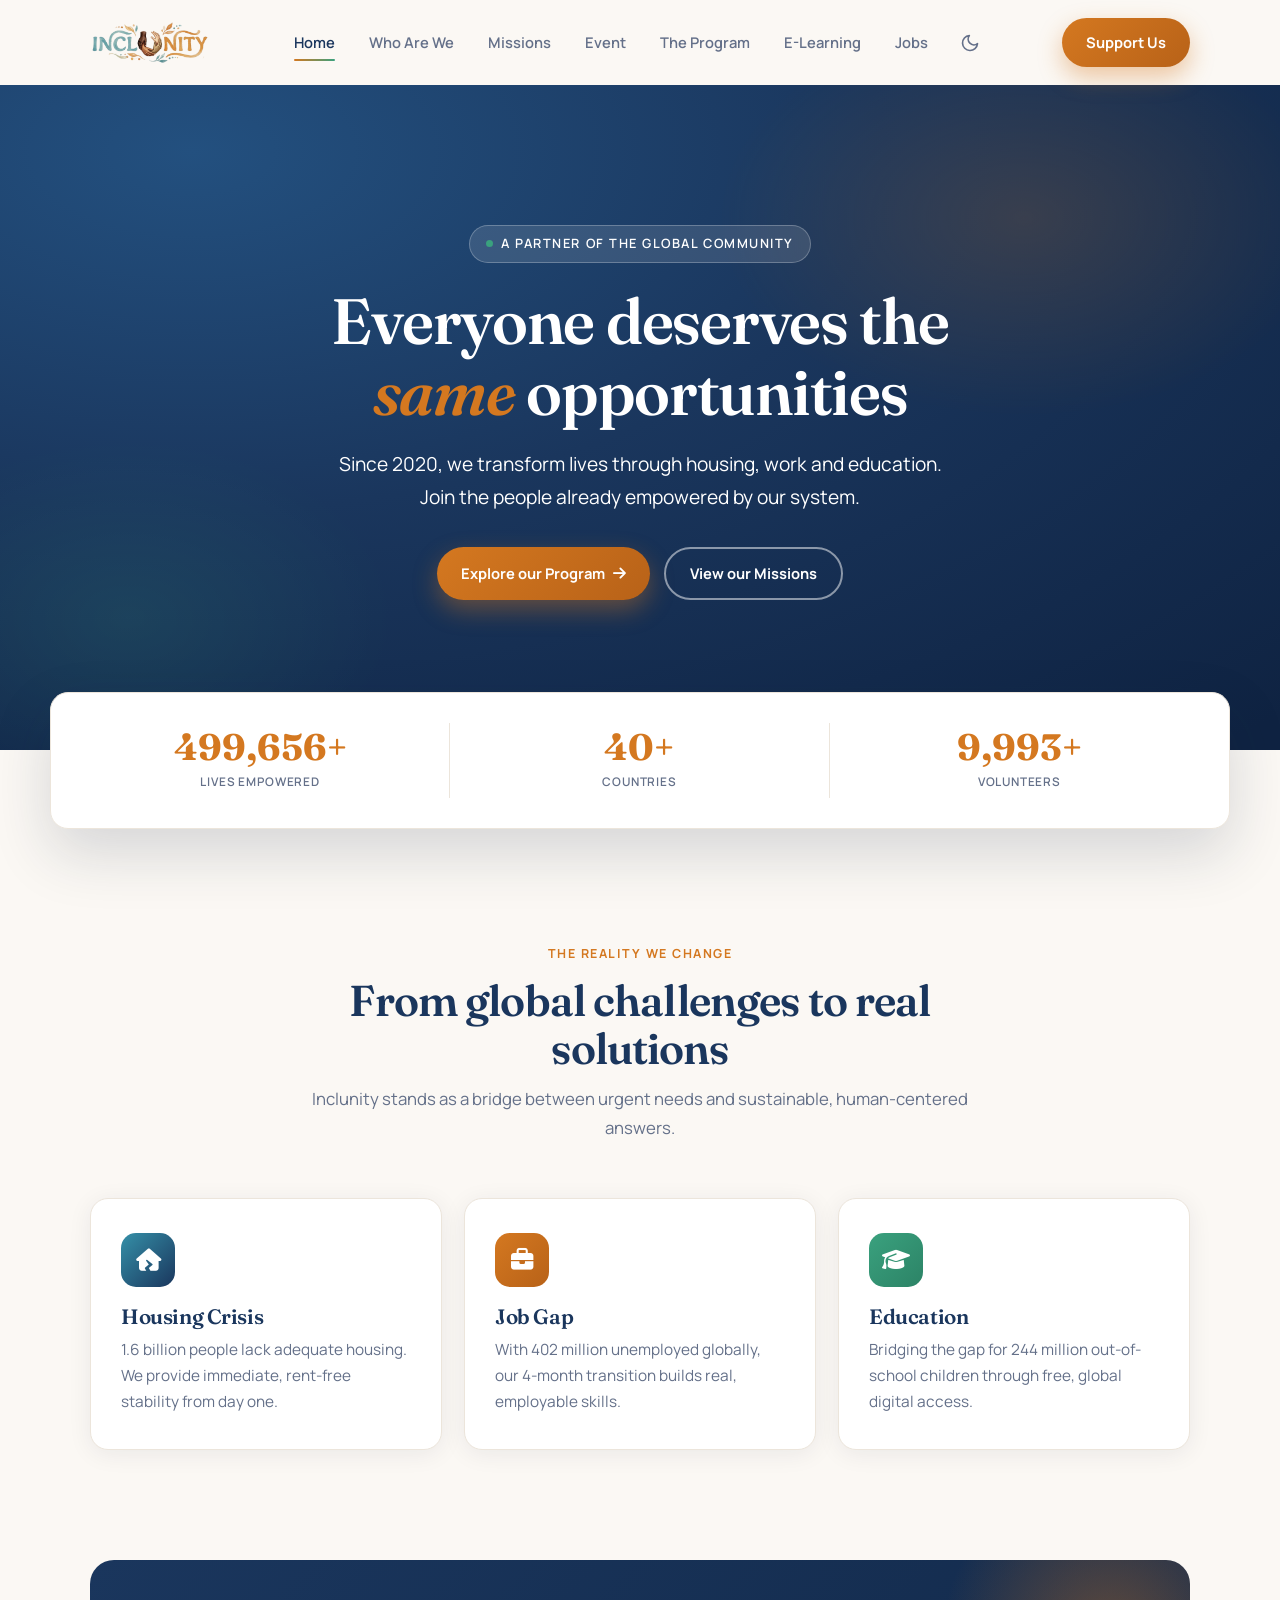
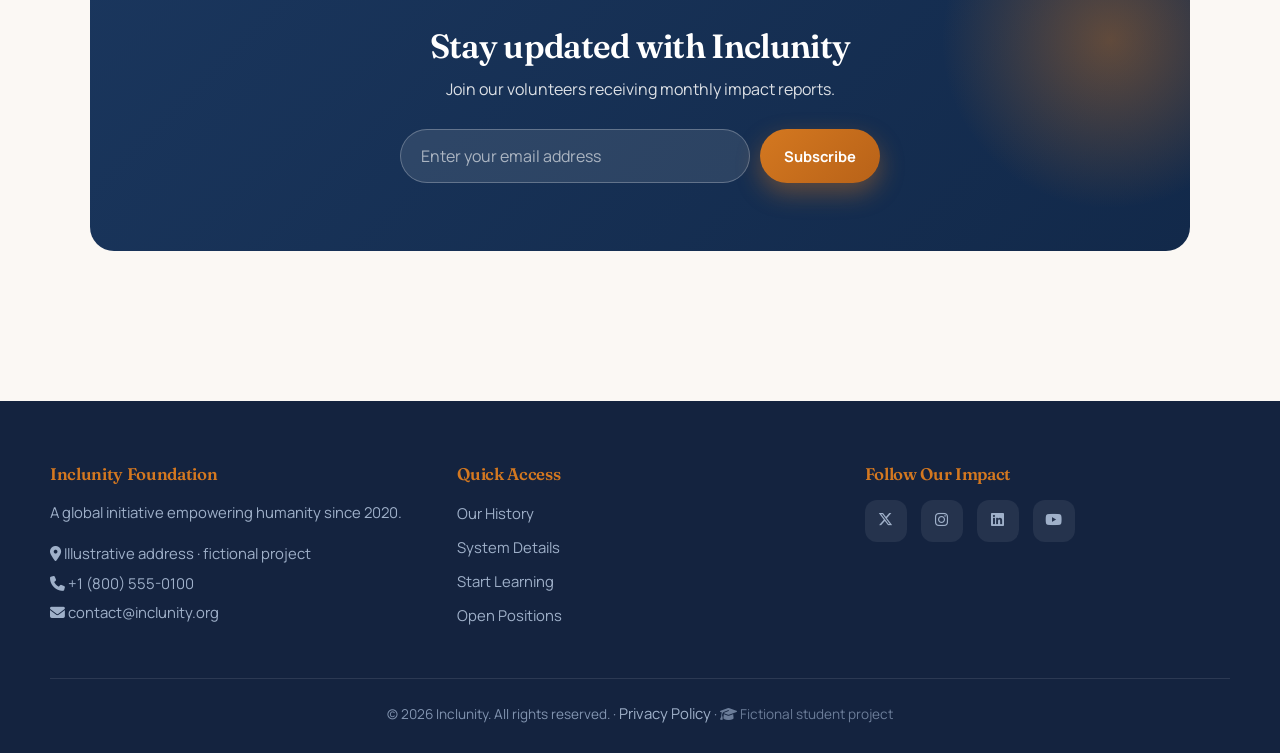
==== commit 023ecc16: "gg" ====
--- a/index.html
+++ b/index.html
@@ -14,7 +14,7 @@
 <body>
 <header class="site-header" id="header">
   <div class="bar">
-    <a href="index.html" class="brand"><span class="mark"><i class="fa-solid fa-hands-holding-circle" aria-hidden="true"></i></span> Inclunity</a>
+    <a href="index.html" class="brand"><img src="assets/inclunity_logo_web.png" alt="Inclunity" class="brand-logo"></a>
     <nav class="nav" id="nav" aria-label="Primary">
       <a href="index.html" class="active" aria-current="page">Home</a>
       <a href="about.html">Who Are We</a>
--- a/assets/css/styles.css
+++ b/assets/css/styles.css
@@ -8,9 +8,9 @@
 :root{
   --ink:#14233f;
   --primary:#1a365d;
-  --secondary:#2b6cb0;
-  --accent:#e07a5f;          /* terracotta */
-  --accent-deep:#d8654b;
+  --secondary:#3590a8;       /* bleu teal — logo "INCL" */
+  --accent:#d47820;          /* orange ambré — logo "NITY" */
+  --accent-deep:#b86218;
   --accent-2:#3aa17e;        /* vert espoir */
   --bg:#fbf8f4;
   --surface:#ffffff;
@@ -29,9 +29,9 @@
 }
 html[data-theme="dark"]{
   --primary:#0e1830;
-  --secondary:#7aa7df;
-  --accent:#f0936f;
-  --accent-deep:#e07a5f;
+  --secondary:#5ab4c8;       /* teal clair mode sombre */
+  --accent:#e8922a;
+  --accent-deep:#d47820;
   --accent-2:#52c79c;
   --bg:#0d1626;
   --surface:#142039;
@@ -68,8 +68,8 @@
 .btn-primary{background:var(--primary);color:#fff}
 html[data-theme="dark"] .btn-primary{background:var(--secondary);color:#0d1626}
 .btn-primary:hover{transform:translateY(-2px);box-shadow:0 12px 28px rgba(26,54,93,.35)}
-.btn-accent{background:linear-gradient(135deg,var(--accent),var(--accent-deep));color:#fff;box-shadow:0 10px 24px rgba(224,122,95,.4)}
-.btn-accent:hover{transform:translateY(-2px);box-shadow:0 16px 34px rgba(224,122,95,.5)}
+.btn-accent{background:linear-gradient(135deg,var(--accent),var(--accent-deep));color:#fff;box-shadow:0 10px 24px rgba(212,120,32,.4)}
+.btn-accent:hover{transform:translateY(-2px);box-shadow:0 16px 34px rgba(212,120,32,.5)}
 .btn-ghost{background:transparent;border:2px solid rgba(255,255,255,.5);color:#fff}
 .btn-ghost:hover{background:rgba(255,255,255,.12)}
 .btn-light{background:#fff;color:var(--primary)}
@@ -82,12 +82,8 @@
 .site-header.scrolled{background:color-mix(in srgb,var(--surface) 80%,transparent);
   backdrop-filter:blur(14px) saturate(1.4);box-shadow:0 1px 0 var(--border),var(--shadow)}
 .site-header.scrolled .bar{padding-top:12px;padding-bottom:12px}
-.brand{font-family:var(--font-display);font-weight:700;font-size:1.35rem;color:var(--primary);
-  display:inline-flex;align-items:center;gap:9px;letter-spacing:-.03em}
-html[data-theme="dark"] .brand{color:var(--text)}
-.brand .mark{display:grid;place-items:center;width:34px;height:34px;border-radius:11px;
-  background:linear-gradient(135deg,var(--accent),var(--accent-2));color:#fff;font-size:.95rem;
-  box-shadow:0 6px 16px rgba(224,122,95,.4)}
+.brand{display:inline-flex;align-items:center}
+.brand-logo{height:46px;width:auto;display:block;object-fit:contain}
 .nav{display:flex;align-items:center;gap:6px}
 .nav a{position:relative;padding:8px 14px;font-weight:600;font-size:.92rem;color:var(--text-soft);
   border-radius:10px;transition:color .25s var(--ease),background .25s var(--ease)}
@@ -134,7 +130,7 @@
   padding:clamp(72px,12vw,140px) clamp(18px,5vw,40px) clamp(90px,14vw,150px);
   background:radial-gradient(120% 120% at 15% 10%,#23507f 0%,var(--primary) 45%,#0f2342 100%)}
 .hero::before{content:"";position:absolute;inset:0;opacity:.5;pointer-events:none;
-  background:radial-gradient(40% 50% at 80% 20%,rgba(224,122,95,.35),transparent 60%),
+  background:radial-gradient(40% 50% at 80% 20%,rgba(212,120,32,.35),transparent 60%),
             radial-gradient(35% 45% at 10% 80%,rgba(58,161,126,.30),transparent 60%)}
 .hero>*{position:relative;z-index:1}
 .eyebrow{display:inline-flex;align-items:center;gap:8px;font-weight:600;font-size:.8rem;text-transform:uppercase;
@@ -201,7 +197,7 @@
 .band{margin-top:80px;background:linear-gradient(135deg,var(--primary),#12294a);border-radius:24px;
   padding:clamp(40px,7vw,64px) clamp(22px,5vw,40px);color:#fff;text-align:center;position:relative;overflow:hidden}
 .band::after{content:"";position:absolute;width:340px;height:340px;border-radius:50%;right:-90px;top:-90px;
-  background:radial-gradient(circle,rgba(224,122,95,.4),transparent 70%);pointer-events:none}
+  background:radial-gradient(circle,rgba(212,120,32,.4),transparent 70%);pointer-events:none}
 .band h3{color:var(--accent);font-size:clamp(1.5rem,3.5vw,2rem);margin-bottom:14px;position:relative}
 .band>p{opacity:.85;max-width:620px;margin:0 auto 28px;position:relative}
 .band-grid{display:grid;grid-template-columns:repeat(auto-fit,minmax(200px,1fr));gap:28px;position:relative;margin-top:8px}
@@ -314,14 +310,14 @@
 .contrib-submit{display:none;align-items:center;gap:10px;margin-top:26px;padding:14px 36px;
   background:linear-gradient(135deg,var(--accent),var(--accent-deep));color:#fff;border:none;border-radius:100px;
   font-family:var(--font-body);font-weight:700;font-size:1rem;cursor:pointer;min-height:52px;
-  box-shadow:0 10px 24px rgba(224,122,95,.4);transition:transform .25s var(--ease)}
+  box-shadow:0 10px 24px rgba(212,120,32,.4);transition:transform .25s var(--ease)}
 .contrib-submit:hover{transform:translateY(-2px)}
 
 /* ---------- NEWSLETTER ---------- */
 .news{background:linear-gradient(135deg,var(--primary),#12294a);color:#fff;text-align:center;border-radius:24px;
   padding:clamp(40px,7vw,68px) clamp(20px,5vw,40px);position:relative;overflow:hidden}
 .news::after{content:"";position:absolute;width:340px;height:340px;border-radius:50%;right:-90px;top:-90px;
-  background:radial-gradient(circle,rgba(224,122,95,.4),transparent 70%);pointer-events:none}
+  background:radial-gradient(circle,rgba(212,120,32,.4),transparent 70%);pointer-events:none}
 .news h3{color:#fff;font-size:clamp(1.5rem,3.5vw,2.1rem);margin-bottom:10px;position:relative}
 .news>p{opacity:.85;margin-bottom:26px;position:relative}
 .news form{display:flex;gap:10px;max-width:480px;margin:0 auto;position:relative;flex-wrap:wrap}
@@ -352,7 +348,7 @@
 .reveal.in{opacity:1;transform:none}
 .totop{position:fixed;right:22px;bottom:22px;width:48px;height:48px;border-radius:14px;border:none;
   background:var(--accent);color:#fff;cursor:pointer;display:grid;place-items:center;
-  box-shadow:0 10px 26px rgba(224,122,95,.5);opacity:0;transform:translateY(16px) scale(.9);
+  box-shadow:0 10px 26px rgba(212,120,32,.5);opacity:0;transform:translateY(16px) scale(.9);
   pointer-events:none;transition:all .35s var(--ease);z-index:900}
 .totop.show{opacity:1;transform:none;pointer-events:auto}
 .totop:hover{transform:translateY(-3px)}
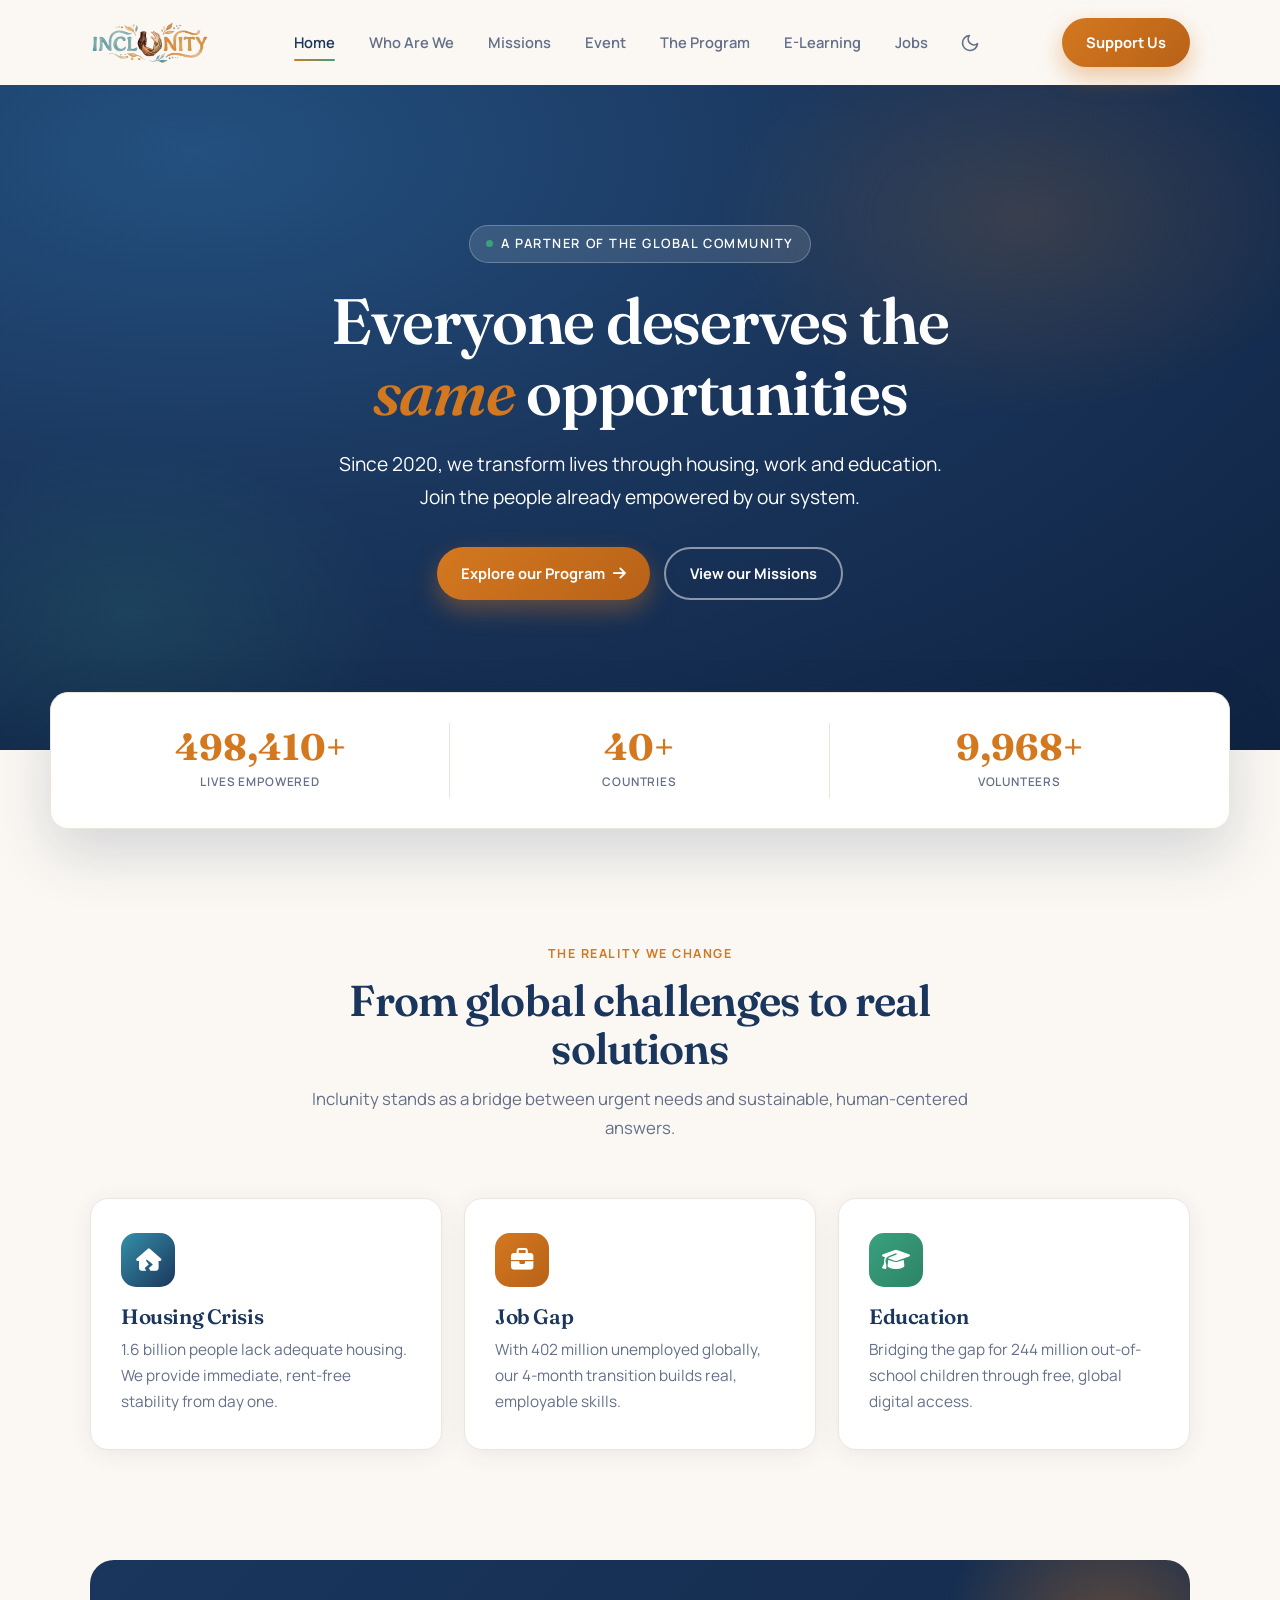
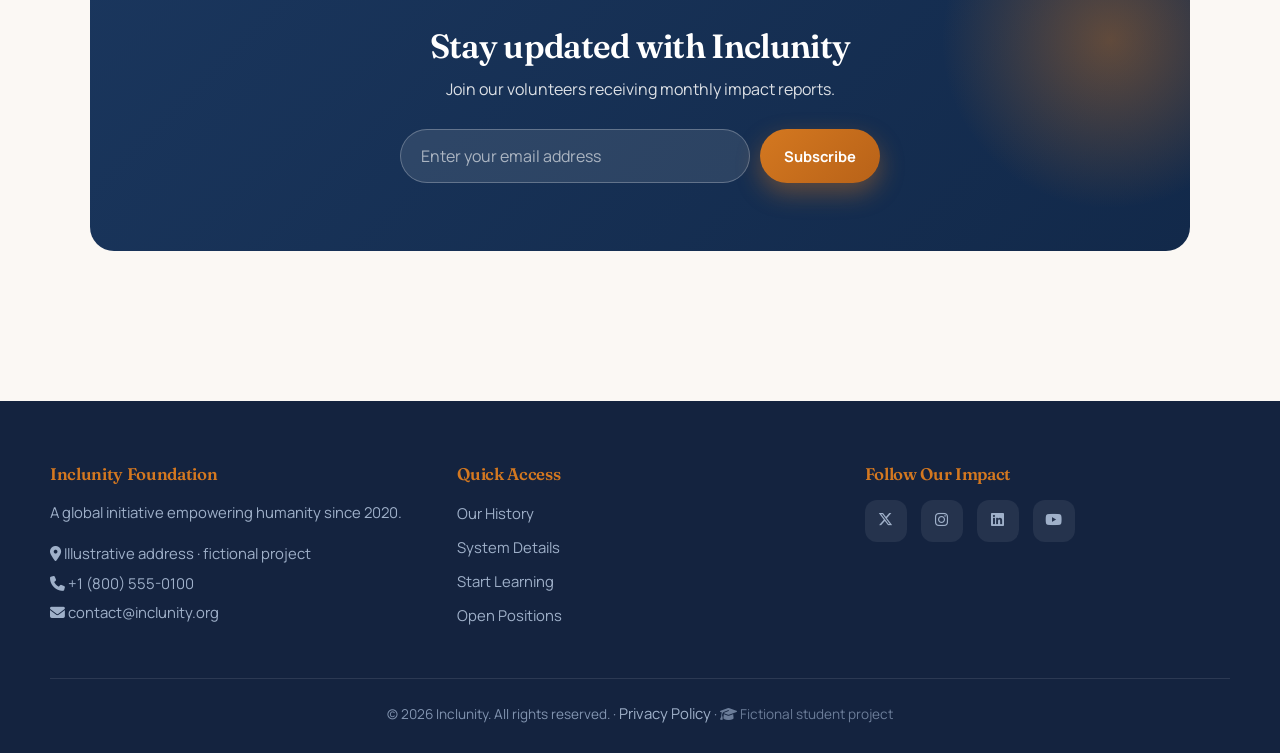
==== commit d001a504: "gghhh" ====
--- a/index.html
+++ b/index.html
@@ -14,7 +14,7 @@
 <body>
 <header class="site-header" id="header">
   <div class="bar">
-    <a href="index.html" class="brand"><img src="assets/inclunity_logo_web.png" alt="Inclunity" class="brand-logo"></a>
+    <a href="index.html" class="brand"><img src="assets/inclunity_logo_web.png" alt="Inclunity" class="brand-logo" style="height:46px;width:auto;display:block"></a>
     <nav class="nav" id="nav" aria-label="Primary">
       <a href="index.html" class="active" aria-current="page">Home</a>
       <a href="about.html">Who Are We</a>
